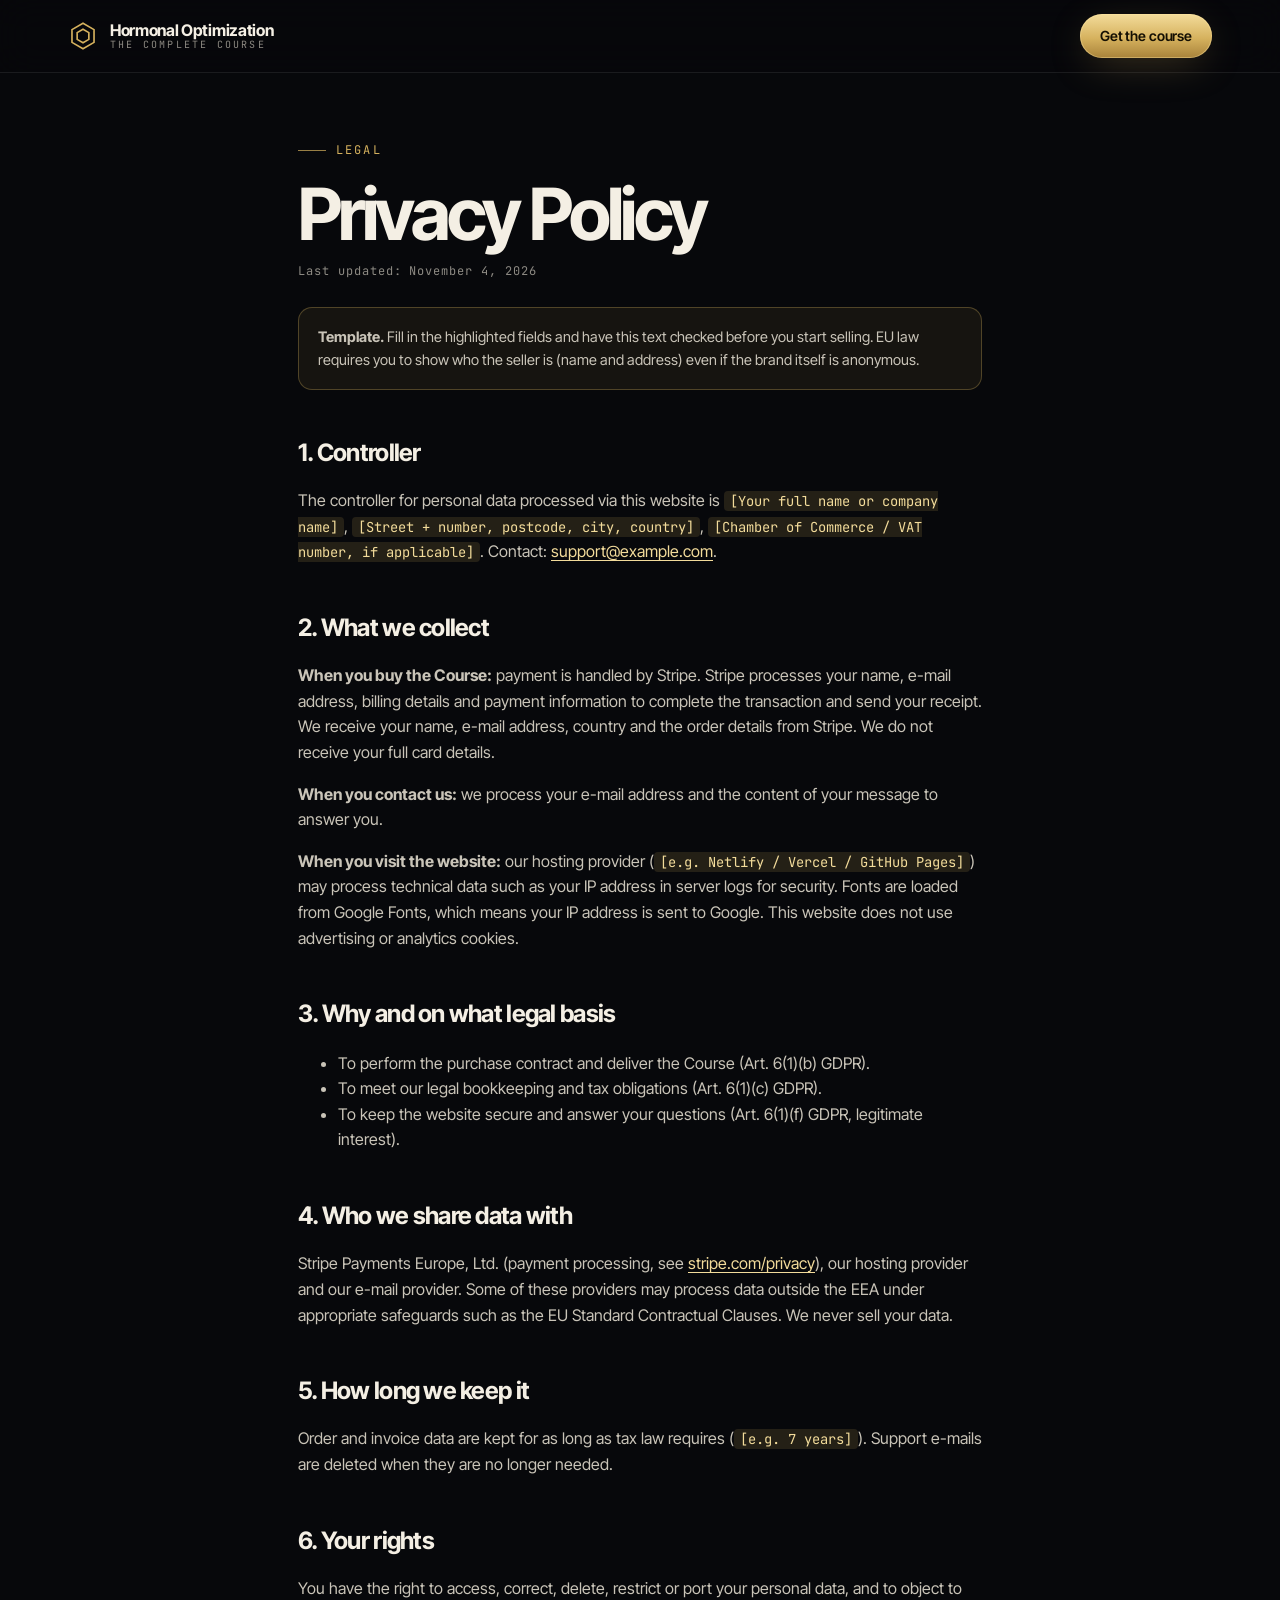
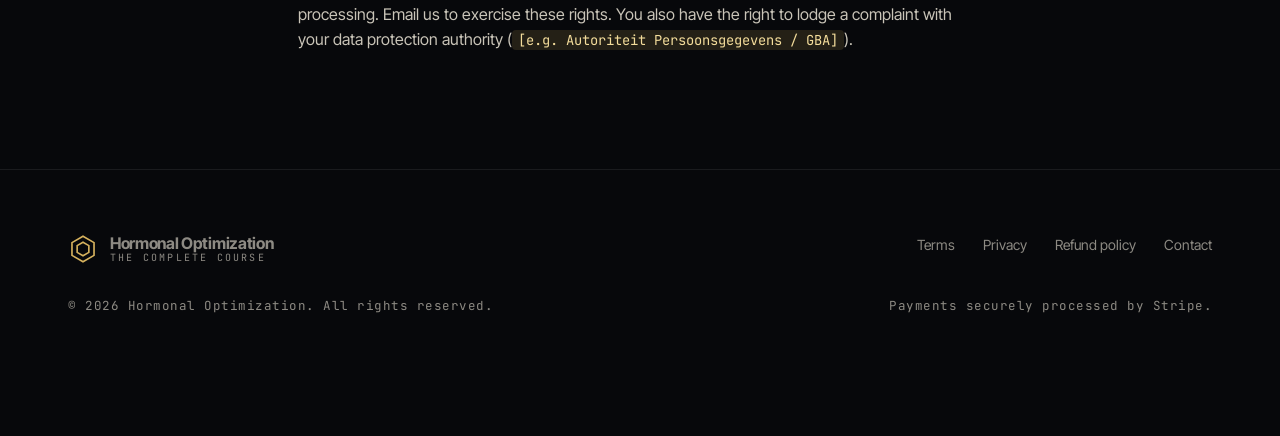
==== course-website/privacy.html @ 463e6615 "Add Hormonal Optimization course sales website Static landing page in English (dark luxury black + g" ====
<!doctype html>
<html lang="en">
<head>
  <meta charset="utf-8" />
  <meta name="viewport" content="width=device-width, initial-scale=1, viewport-fit=cover" />
  <title>Privacy Policy | Hormonal Optimization</title>
  <meta name="theme-color" content="#07080b" />
  <link rel="icon" href="assets/img/favicon.svg" type="image/svg+xml" />
  <link rel="preconnect" href="https://fonts.googleapis.com" />
  <link rel="preconnect" href="https://fonts.gstatic.com" crossorigin />
  <link href="https://fonts.googleapis.com/css2?family=Instrument+Serif:ital@0;1&family=Inter+Tight:wght@400;500;600;700;800&family=JetBrains+Mono:wght@400;500&display=swap" rel="stylesheet" />
  <link rel="stylesheet" href="assets/css/style.css" />
</head>
<body>
  <header class="nav scrolled">
    <div class="container">
      <a href="index.html" class="brand">
        <svg class="brand-mark" viewBox="0 0 40 40" aria-hidden="true"><path d="M20 3l14.7 8.5v17L20 37 5.3 28.5v-17z"/><path d="M20 11l7.8 4.5v9L20 29l-7.8-4.5v-9z"/></svg>
        <span class="brand-text">Hormonal Optimization<small>The complete course</small></span>
      </a>
      <a href="index.html#pricing" class="btn btn-gold btn-sm">Get the course</a>
    </div>
  </header>
  <main class="page-simple">
    <div class="container legal">
      <span class="eyebrow">Legal</span>
      <h1>Privacy Policy</h1>
      <div class="updated">Last updated: November 4, 2026</div>
      <div class="note"><b>Template.</b> Fill in the highlighted fields and have this text checked before you start selling. EU law requires you to show who the seller is (name and address) even if the brand itself is anonymous.</div>

      <h2>1. Controller</h2>
      <p>The controller for personal data processed via this website is <span class="placeholder">[Your full name or company name]</span>, <span class="placeholder">[Street + number, postcode, city, country]</span>, <span class="placeholder">[Chamber of Commerce / VAT number, if applicable]</span>. Contact: <a href="#" data-email>support@example.com</a>.</p>
      <h2>2. What we collect</h2>
      <p><b>When you buy the Course:</b> payment is handled by Stripe. Stripe processes your name, e-mail address, billing details and payment information to complete the transaction and send your receipt. We receive your name, e-mail address, country and the order details from Stripe. We do not receive your full card details.</p>
      <p><b>When you contact us:</b> we process your e-mail address and the content of your message to answer you.</p>
      <p><b>When you visit the website:</b> our hosting provider (<span class="placeholder">[e.g. Netlify / Vercel / GitHub Pages]</span>) may process technical data such as your IP address in server logs for security. Fonts are loaded from Google Fonts, which means your IP address is sent to Google. This website does not use advertising or analytics cookies.</p>
      <h2>3. Why and on what legal basis</h2>
      <ul>
        <li>To perform the purchase contract and deliver the Course (Art. 6(1)(b) GDPR).</li>
        <li>To meet our legal bookkeeping and tax obligations (Art. 6(1)(c) GDPR).</li>
        <li>To keep the website secure and answer your questions (Art. 6(1)(f) GDPR, legitimate interest).</li>
      </ul>
      <h2>4. Who we share data with</h2>
      <p>Stripe Payments Europe, Ltd. (payment processing, see <a href="https://stripe.com/privacy" rel="noopener">stripe.com/privacy</a>), our hosting provider and our e-mail provider. Some of these providers may process data outside the EEA under appropriate safeguards such as the EU Standard Contractual Clauses. We never sell your data.</p>
      <h2>5. How long we keep it</h2>
      <p>Order and invoice data are kept for as long as tax law requires (<span class="placeholder">[e.g. 7 years]</span>). Support e-mails are deleted when they are no longer needed.</p>
      <h2>6. Your rights</h2>
      <p>You have the right to access, correct, delete, restrict or port your personal data, and to object to processing. Email us to exercise these rights. You also have the right to lodge a complaint with your data protection authority (<span class="placeholder">[e.g. Autoriteit Persoonsgegevens / GBA]</span>).</p>

    </div>
  </main>
  <footer class="footer">
    <div class="container">
      <div class="footer-top">
        <a href="index.html" class="brand"><svg class="brand-mark" viewBox="0 0 40 40" aria-hidden="true"><path d="M20 3l14.7 8.5v17L20 37 5.3 28.5v-17z"/><path d="M20 11l7.8 4.5v9L20 29l-7.8-4.5v-9z"/></svg><span class="brand-text">Hormonal Optimization<small>The complete course</small></span></a>
        <nav class="footer-links" aria-label="Legal"><a href="terms.html">Terms</a><a href="privacy.html">Privacy</a><a href="refund.html">Refund policy</a><a href="#" data-email>Contact</a></nav>
      </div>
      <div class="footer-bottom"><span>© 2026 Hormonal Optimization. All rights reserved.</span><span>Payments securely processed by Stripe.</span></div>
    </div>
  </footer>
  <script src="assets/js/config.js"></script>
  <script>
    (function () {
      var e = (window.SITE_CONFIG || {}).contactEmail;
      if (!e) return;
      document.querySelectorAll("[data-email]").forEach(function (a) { a.href = "mailto:" + e; if (a.textContent.indexOf("@") > -1) a.textContent = e; });
    })();
  </script>
</body>
</html>
---- course-website/assets/css/style.css ----
/* ==========================================================================
   Hormonal Optimization — course website
   Dark luxury · black + gold · four hormone accent colours
   ========================================================================== */

:root {
  --bg: #07080b;
  --bg-2: #0b0d12;
  --surface: #10131a;
  --surface-2: #151924;
  --line: rgba(255, 255, 255, 0.08);
  --line-strong: rgba(255, 255, 255, 0.16);
  --text: #f4efe4;
  --text-2: #c9c4b8;
  --muted: #8d8a83;
  --gold: #d6b25e;
  --gold-2: #f3dc9b;
  --gold-3: #a8823a;
  --gold-glow: rgba(214, 178, 94, 0.35);

  --thyroid: #4aa3e8;
  --hgh: #37c47c;
  --igf: #f08a3c;
  --testo: #a873f0;

  --font-sans: "Inter Tight", ui-sans-serif, system-ui, -apple-system, "Segoe UI", Roboto, sans-serif;
  --font-serif: "Instrument Serif", ui-serif, Georgia, serif;
  --font-mono: "JetBrains Mono", ui-monospace, SFMono-Regular, Menlo, monospace;

  --radius: 22px;
  --radius-sm: 14px;
  --gutter: clamp(16px, 4vw, 48px);
  --max: 1240px;
  --ease: cubic-bezier(0.22, 1, 0.36, 1);
  --nav-h: 72px;
}

*,
*::before,
*::after { box-sizing: border-box; }

html { -webkit-text-size-adjust: 100%; scroll-behavior: smooth; }
@media (prefers-reduced-motion: reduce) { html { scroll-behavior: auto; } }

body {
  margin: 0;
  background: var(--bg);
  color: var(--text);
  font-family: var(--font-sans);
  font-size: 17px;
  line-height: 1.6;
  -webkit-font-smoothing: antialiased;
  -moz-osx-font-smoothing: grayscale;
  overflow-x: hidden;
  text-rendering: optimizeLegibility;
}
body.is-loading { overflow: hidden; }

img, svg, canvas { display: block; max-width: 100%; }
img { height: auto; }
a { color: inherit; text-decoration: none; }
button { font: inherit; color: inherit; cursor: pointer; }
::selection { background: var(--gold); color: #120e04; }

:focus-visible { outline: 2px solid var(--gold-2); outline-offset: 3px; border-radius: 6px; }

.sr-only {
  position: absolute; width: 1px; height: 1px; padding: 0; margin: -1px;
  overflow: hidden; clip: rect(0, 0, 0, 0); white-space: nowrap; border: 0;
}

.container { width: 100%; max-width: var(--max); margin: 0 auto; padding: 0 var(--gutter); }

.serif { font-family: var(--font-serif); font-style: italic; font-weight: 400; letter-spacing: -0.01em; }
.gold-text {
  background: linear-gradient(100deg, var(--gold-3) 0%, var(--gold-2) 35%, var(--gold) 60%, var(--gold-2) 100%);
  background-size: 200% 100%;
  -webkit-background-clip: text; background-clip: text; color: transparent;
  animation: goldShift 8s linear infinite;
}
@keyframes goldShift { to { background-position: -200% 0; } }

.eyebrow {
  display: inline-flex; align-items: center; gap: 10px;
  font-family: var(--font-mono); font-size: 12px; letter-spacing: 0.18em; text-transform: uppercase;
  color: var(--gold);
}
.eyebrow::before {
  content: ""; width: 28px; height: 1px; background: currentColor; opacity: 0.7;
}

.section { position: relative; padding: clamp(96px, 14vw, 180px) 0; }
.section-head { max-width: 760px; margin-bottom: clamp(48px, 7vw, 88px); }
.section-head.center { margin-left: auto; margin-right: auto; text-align: center; }
.section-head.center .eyebrow::after { content: ""; width: 28px; height: 1px; background: currentColor; opacity: 0.7; }
.h2 {
  font-size: clamp(40px, 6.4vw, 84px);
  line-height: 0.98; letter-spacing: -0.045em; font-weight: 700; margin: 18px 0 0;
}
.h2 .serif { font-size: 1.08em; letter-spacing: -0.02em; }
.lead { color: var(--text-2); font-size: clamp(17px, 1.5vw, 20px); max-width: 620px; margin: 22px 0 0; }
.section-head.center .lead { margin-left: auto; margin-right: auto; }

/* Grain + ambient --------------------------------------------------------- */
.grain {
  pointer-events: none; position: fixed; inset: -50%; z-index: 90; opacity: 0.06;
  background-image: url("data:image/svg+xml;utf8,<svg xmlns='http://www.w3.org/2000/svg' width='160' height='160'><filter id='n'><feTurbulence type='fractalNoise' baseFrequency='0.9' numOctaves='3' stitchTiles='stitch'/></filter><rect width='100%' height='100%' filter='url(%23n)'/></svg>");
  animation: grain 1.2s steps(6) infinite;
}
@keyframes grain {
  0% { transform: translate(0, 0); } 20% { transform: translate(-3%, 2%); } 40% { transform: translate(2%, -3%); }
  60% { transform: translate(-2%, -1%); } 80% { transform: translate(3%, 3%); } 100% { transform: translate(0, 0); }
}

.cursor-glow {
  pointer-events: none; position: fixed; left: 0; top: 0; z-index: 1;
  width: 520px; height: 520px; margin: -260px 0 0 -260px; border-radius: 50%;
  background: radial-gradient(circle, rgba(214, 178, 94, 0.10) 0%, rgba(214, 178, 94, 0) 60%);
  opacity: 0; transition: opacity 0.6s;
}
@media (hover: hover) and (pointer: fine) { .cursor-glow.on { opacity: 1; } }

/* Loader ------------------------------------------------------------------ */
.loader {
  position: fixed; inset: 0; z-index: 200; background: var(--bg);
  display: grid; place-items: center;
}
.loader-inner { display: flex; flex-direction: column; align-items: center; gap: 22px; }
.loader-mark { width: 74px; height: 74px; }
.loader-mark path { fill: none; stroke: var(--gold); stroke-width: 2; stroke-dasharray: 260; stroke-dashoffset: 260; animation: drawMark 1.3s var(--ease) forwards; }
@keyframes drawMark { to { stroke-dashoffset: 0; } }
.loader-word { font-family: var(--font-mono); font-size: 12px; letter-spacing: 0.3em; text-transform: uppercase; color: var(--muted); }
.loader-count { font-family: var(--font-mono); font-size: 13px; color: var(--gold); min-width: 4ch; text-align: center; }
.loader-bar { width: 180px; height: 1px; background: var(--line-strong); overflow: hidden; }
.loader-bar span { display: block; height: 100%; width: 0; background: var(--gold); }
.no-js .loader { display: none; }

/* Buttons ----------------------------------------------------------------- */
.btn {
  --h: 58px;
  position: relative; display: inline-flex; align-items: center; justify-content: center; gap: 12px;
  height: var(--h); padding: 0 28px; border-radius: 999px; border: 0;
  font-weight: 600; font-size: 16px; letter-spacing: -0.01em; white-space: nowrap;
  transition: transform 0.4s var(--ease), box-shadow 0.4s var(--ease), background 0.3s;
  will-change: transform; isolation: isolate;
}
.btn-gold {
  color: #140f03;
  background: linear-gradient(180deg, var(--gold-2) 0%, var(--gold) 55%, var(--gold-3) 100%);
  box-shadow: 0 0 0 1px rgba(255, 230, 160, 0.4) inset, 0 10px 40px -10px var(--gold-glow), 0 0 0 0 var(--gold-glow);
  overflow: hidden;
}
.btn-gold::after {
  content: ""; position: absolute; top: 0; left: -80%; width: 60%; height: 100%; z-index: -1;
  background: linear-gradient(100deg, transparent, rgba(255, 255, 255, 0.65), transparent);
  transform: skewX(-20deg); animation: shine 4.5s var(--ease) infinite;
}
@keyframes shine { 0%, 60% { left: -80%; } 100% { left: 140%; } }
.btn-gold:hover { box-shadow: 0 0 0 1px rgba(255, 230, 160, 0.6) inset, 0 18px 60px -12px rgba(214, 178, 94, 0.6), 0 0 0 8px rgba(214, 178, 94, 0.08); }
.btn-ghost { color: var(--text); background: rgba(255, 255, 255, 0.03); box-shadow: 0 0 0 1px var(--line-strong) inset; backdrop-filter: blur(8px); }
.btn-ghost:hover { background: rgba(255, 255, 255, 0.07); }
.btn .price-pill {
  font-family: var(--font-mono); font-size: 13px; font-weight: 500; padding: 5px 10px; border-radius: 999px;
  background: rgba(20, 15, 3, 0.12); box-shadow: 0 0 0 1px rgba(20, 15, 3, 0.2) inset;
}
.btn-arrow { width: 18px; height: 18px; transition: transform 0.4s var(--ease); }
.btn:hover .btn-arrow { transform: translateX(4px); }
.btn-sm { --h: 44px; padding: 0 20px; font-size: 14px; }
.btn-lg { --h: 66px; padding: 0 34px; font-size: 17px; }

/* Nav --------------------------------------------------------------------- */
.nav {
  position: fixed; top: 0; left: 0; right: 0; z-index: 80; height: var(--nav-h);
  display: flex; align-items: center; transition: background 0.4s, box-shadow 0.4s, transform 0.5s var(--ease);
}
.nav.scrolled { background: rgba(7, 8, 11, 0.72); backdrop-filter: blur(18px) saturate(1.4); -webkit-backdrop-filter: blur(18px) saturate(1.4); box-shadow: 0 1px 0 var(--line); }
.nav.hidden { transform: translateY(-100%); }
.nav .container { display: flex; align-items: center; justify-content: space-between; gap: 24px; }
.brand { display: inline-flex; align-items: center; gap: 12px; font-weight: 700; letter-spacing: -0.02em; font-size: 16px; }
.brand-mark { width: 30px; height: 30px; fill: none; stroke: var(--gold); stroke-width: 2.2; }
.brand small { display: block; font-family: var(--font-mono); font-weight: 400; font-size: 10px; letter-spacing: 0.22em; color: var(--muted); text-transform: uppercase; line-height: 1.2; }
.brand-text { line-height: 1.15; }
.nav-links { display: flex; align-items: center; gap: 34px; font-size: 14px; color: var(--text-2); }
.nav-links a { position: relative; transition: color 0.3s; }
.nav-links a::after { content: ""; position: absolute; left: 0; bottom: -6px; width: 100%; height: 1px; background: var(--gold); transform: scaleX(0); transform-origin: right; transition: transform 0.5s var(--ease); }
.nav-links a:hover { color: var(--text); }
.nav-links a:hover::after { transform: scaleX(1); transform-origin: left; }
.nav-cta { display: flex; align-items: center; gap: 12px; }
.menu-btn { display: none; width: 44px; height: 44px; border-radius: 50%; border: 0; background: rgba(255,255,255,0.05); box-shadow: 0 0 0 1px var(--line-strong) inset; }
.menu-btn span { display: block; width: 16px; height: 1.5px; margin: 4px auto; background: var(--text); transition: transform 0.4s var(--ease); }
.menu-open .menu-btn span:first-child { transform: translateY(2.75px) rotate(45deg); }
.menu-open .menu-btn span:last-child { transform: translateY(-2.75px) rotate(-45deg); }
.mobile-menu {
  position: fixed; inset: 0; z-index: 70; background: rgba(7, 8, 11, 0.97); backdrop-filter: blur(20px);
  display: flex; flex-direction: column; justify-content: center; padding: 0 var(--gutter);
  opacity: 0; visibility: hidden; transition: opacity 0.4s, visibility 0.4s;
}
.menu-open .mobile-menu { opacity: 1; visibility: visible; }
.mobile-menu a { font-size: 44px; font-weight: 700; letter-spacing: -0.04em; padding: 6px 0; border-bottom: 1px solid var(--line); }
.mobile-menu .btn { margin-top: 32px; }

@media (max-width: 900px) {
  .nav-links { display: none; }
  .menu-btn { display: block; }
  .nav-cta .btn { display: none; }
}

/* Hero -------------------------------------------------------------------- */
.hero { position: relative; min-height: 100svh; display: flex; align-items: center; padding: calc(var(--nav-h) + 24px) 0 72px; overflow: hidden; }
.hero-canvas { position: absolute; inset: 0; width: 100%; height: 100%; z-index: 0; }
.hero::before {
  content: ""; position: absolute; inset: 0; z-index: 0; pointer-events: none;
  background:
    radial-gradient(60% 50% at 75% 45%, rgba(214, 178, 94, 0.13), transparent 70%),
    radial-gradient(40% 40% at 10% 90%, rgba(74, 163, 232, 0.07), transparent 70%),
    radial-gradient(40% 40% at 95% 100%, rgba(168, 115, 240, 0.08), transparent 70%);
}
.hero::after { content: ""; position: absolute; left: 0; right: 0; bottom: 0; height: 200px; background: linear-gradient(to bottom, transparent, var(--bg)); z-index: 1; pointer-events: none; }
.hero .container { position: relative; z-index: 2; display: grid; grid-template-columns: 1.25fr 0.75fr; gap: 40px; align-items: center; }
.hero-title {
  font-size: clamp(48px, 6.7vw, 106px); line-height: 0.92; letter-spacing: -0.055em; font-weight: 700; margin: 26px 0 0;
}
.hero-title .line { display: block; overflow: hidden; padding-bottom: 0.06em; }
.hero-title .word { display: inline-block; will-change: transform; }
.hero-title .serif { font-size: 1.1em; letter-spacing: -0.03em; padding-right: 0.05em; }
.hero-sub { color: var(--text-2); font-size: clamp(17px, 1.35vw, 19px); max-width: 560px; margin: 26px 0 0; }
.hero-sub strong { color: var(--text); font-weight: 600; }
.hero-actions { display: flex; flex-wrap: wrap; gap: 14px; margin-top: 34px; }
.hero-meta { display: flex; flex-wrap: wrap; gap: 10px 26px; margin-top: 34px; font-family: var(--font-mono); font-size: 12px; letter-spacing: 0.06em; color: var(--muted); text-transform: uppercase; }
.hero-meta span { display: inline-flex; align-items: center; gap: 8px; }
.hero-meta span::before { content: ""; width: 6px; height: 6px; border-radius: 50%; background: var(--gold); box-shadow: 0 0 10px var(--gold); }

.hero-visual { position: relative; aspect-ratio: 1 / 1; width: 100%; max-width: 560px; justify-self: end; }
.orbit { position: absolute; inset: 0; border-radius: 50%; border: 1px solid var(--line); }
.orbit-2 { inset: 12%; border-style: dashed; border-color: rgba(214, 178, 94, 0.18); animation: spin 60s linear infinite; }
.orbit-3 { inset: 26%; border-color: rgba(255, 255, 255, 0.05); }
.orbit-glow { position: absolute; inset: 20%; border-radius: 50%; background: radial-gradient(circle, rgba(214, 178, 94, 0.22), transparent 65%); filter: blur(20px); animation: pulse 5s ease-in-out infinite; }
@keyframes spin { to { transform: rotate(360deg); } }
@keyframes pulse { 50% { opacity: 0.55; transform: scale(0.92); } }
.molecule { position: absolute; inset: 18% 6%; width: 88%; height: 64%; overflow: visible; }
.molecule .bond { fill: none; stroke: url(#molGrad); stroke-width: 2.4; stroke-linecap: round; }
.molecule .bond-2 { stroke-width: 1.6; opacity: 0.8; }
.molecule .atom { fill: var(--bg); stroke: var(--gold-2); stroke-width: 1.6; }
.molecule .atom-glow { fill: var(--gold-2); filter: url(#glow); }
.molecule text { font-family: var(--font-mono); font-size: 15px; fill: var(--gold-2); font-weight: 500; }
.molecule .pulse-dot { fill: #fff; filter: url(#glow); }
.molecule-label { position: absolute; left: 50%; bottom: 1%; transform: translateX(-50%); font-family: var(--font-mono); font-size: 11px; letter-spacing: 0.24em; text-transform: uppercase; color: var(--muted); white-space: nowrap; }
.chip {
  position: absolute; display: inline-flex; align-items: center; gap: 8px; padding: 9px 14px 9px 10px; border-radius: 999px;
  font-size: 13px; font-weight: 600; letter-spacing: -0.01em; background: rgba(16, 19, 26, 0.75); backdrop-filter: blur(10px);
  box-shadow: 0 0 0 1px var(--line-strong) inset, 0 10px 30px -10px rgba(0, 0, 0, 0.6); white-space: nowrap;
}
.chip i { width: 9px; height: 9px; border-radius: 50%; background: var(--c); box-shadow: 0 0 12px var(--c); }
.chip small { font-family: var(--font-mono); font-weight: 400; color: var(--muted); font-size: 11px; }
.chip-1 { --c: var(--thyroid); top: 6%; left: 2%; }
.chip-2 { --c: var(--hgh); top: 14%; right: -2%; }
.chip-3 { --c: var(--igf); bottom: 24%; left: -4%; }
.chip-4 { --c: var(--testo); bottom: 14%; right: 0; }

.scroll-hint { position: absolute; left: 50%; bottom: 26px; transform: translateX(-50%); z-index: 3; display: flex; flex-direction: column; align-items: center; gap: 10px; font-family: var(--font-mono); font-size: 10px; letter-spacing: 0.3em; color: var(--muted); text-transform: uppercase; }
.scroll-hint i { width: 1px; height: 46px; background: linear-gradient(var(--gold), transparent); position: relative; overflow: hidden; }
.scroll-hint i::after { content: ""; position: absolute; left: 0; top: -40%; width: 1px; height: 40%; background: #fff; animation: drip 2s var(--ease) infinite; }
@keyframes drip { to { top: 110%; } }

@media (max-width: 960px) {
  .hero .container { grid-template-columns: 1fr; }
  .hero-visual { justify-self: center; max-width: 440px; order: -1; margin-bottom: -10px; width: 92%; }
  .scroll-hint { display: none; }
}
@media (max-width: 520px) {
  .chip { font-size: 12px; padding: 7px 12px 7px 9px; }
  .chip small { display: none; }
  .chip-2 { right: 0; } .chip-3 { left: 0; }
  .hero-visual { max-width: 330px; }
  .preview { height: 400px; }
  .page { width: 200px; margin: -150px 0 0 -100px; }
  .hero-actions .btn { width: 100%; }
}

/* Marquee ----------------------------------------------------------------- */
.marquee { position: relative; z-index: 2; border-top: 1px solid var(--line); border-bottom: 1px solid var(--line); padding: 26px 0; overflow: hidden; background: var(--bg-2); }
.marquee-track { display: flex; width: max-content; will-change: transform; }
.marquee-group { display: flex; align-items: center; flex-shrink: 0; }
.marquee-item { display: inline-flex; align-items: center; gap: 36px; padding-right: 36px; font-size: clamp(26px, 3.6vw, 46px); font-weight: 700; letter-spacing: -0.04em; white-space: nowrap; }
.marquee-item.serif { font-weight: 400; color: var(--gold); }
.marquee-item svg { width: 22px; height: 22px; color: var(--gold); }
.marquee-item.outline { color: transparent; -webkit-text-stroke: 1px rgba(244, 239, 228, 0.45); }

/* Manifesto --------------------------------------------------------------- */
.manifesto { padding: clamp(110px, 16vw, 220px) 0; }
.manifesto p { font-size: clamp(30px, 4.6vw, 64px); line-height: 1.12; letter-spacing: -0.035em; font-weight: 600; max-width: 1080px; margin: 28px 0 0; }
.manifesto .w { opacity: 0.14; transition: opacity 0.2s; }
.manifesto .w.serif { color: var(--gold-2); }
.manifesto-foot { display: flex; gap: 14px; align-items: center; margin-top: 48px; color: var(--muted); font-family: var(--font-mono); font-size: 12px; letter-spacing: 0.12em; text-transform: uppercase; }
.manifesto-foot::before { content: ""; width: 40px; height: 1px; background: var(--gold); }

/* Pillars ----------------------------------------------------------------- */
.pillars-grid { display: grid; grid-template-columns: repeat(4, 1fr); gap: 16px; }
.pillar {
  --c: var(--gold);
  position: relative; border-radius: var(--radius); padding: 30px 26px 28px; min-height: 520px;
  background: linear-gradient(180deg, var(--surface) 0%, var(--bg-2) 100%);
  box-shadow: 0 0 0 1px var(--line) inset; overflow: hidden; display: flex; flex-direction: column;
  transform-style: preserve-3d; transition: box-shadow 0.5s var(--ease);
}
.pillar::before {
  content: ""; position: absolute; inset: 0; pointer-events: none; opacity: 0; transition: opacity 0.5s;
  background: radial-gradient(420px circle at var(--mx, 50%) var(--my, 0%), color-mix(in srgb, var(--c) 22%, transparent), transparent 60%);
}
.pillar::after { content: ""; position: absolute; left: 26px; right: 26px; top: 0; height: 2px; background: var(--c); box-shadow: 0 0 24px var(--c); opacity: 0.85; }
.pillar:hover { box-shadow: 0 0 0 1px color-mix(in srgb, var(--c) 45%, transparent) inset, 0 30px 80px -30px color-mix(in srgb, var(--c) 50%, transparent); }
.pillar:hover::before { opacity: 1; }
.pillar[data-h="thyroid"] { --c: var(--thyroid); }
.pillar[data-h="hgh"] { --c: var(--hgh); }
.pillar[data-h="igf"] { --c: var(--igf); }
.pillar[data-h="testo"] { --c: var(--testo); }
.pillar-top { display: flex; justify-content: space-between; align-items: flex-start; font-family: var(--font-mono); font-size: 12px; color: var(--muted); letter-spacing: 0.1em; }
.pillar-num { color: var(--c); }
.pillar-icon { width: 92px; height: 92px; margin: 34px 0 26px; color: var(--c); }
.pillar-icon svg { width: 100%; height: 100%; overflow: visible; }
.pillar-icon .spin { transform-origin: 50% 50%; animation: spin 24s linear infinite; }
.pillar h3 { font-size: 30px; line-height: 1.02; letter-spacing: -0.04em; margin: 0; font-weight: 700; }
.pillar .role { font-family: var(--font-serif); font-style: italic; font-size: 24px; color: var(--c); margin: 6px 0 0; line-height: 1.1; }
.pillar p { color: var(--text-2); font-size: 15px; line-height: 1.55; margin: 16px 0 0; }
.pillar ul { list-style: none; padding: 18px 0 0; margin: auto 0 0; border-top: 1px solid var(--line); display: grid; gap: 9px; }
.pillar li { font-size: 13.5px; color: var(--text-2); display: flex; gap: 10px; align-items: baseline; }
.pillar li::before { content: ""; flex: none; width: 5px; height: 5px; border-radius: 50%; background: var(--c); transform: translateY(-2px); }
.pillar .loc { font-family: var(--font-mono); font-size: 11px; letter-spacing: 0.08em; text-transform: uppercase; color: var(--muted); margin-top: 18px; }
@media (max-width: 1100px) { .pillars-grid { grid-template-columns: repeat(2, 1fr); } .pillar { min-height: 0; } }
@media (max-width: 620px) { .pillars-grid { grid-template-columns: 1fr; } }

/* System chain */
.chain { margin-top: clamp(64px, 9vw, 110px); border-radius: var(--radius); padding: clamp(28px, 4vw, 52px); background: var(--bg-2); box-shadow: 0 0 0 1px var(--line) inset; position: relative; overflow: hidden; }
.chain-head { display: flex; justify-content: space-between; align-items: flex-end; gap: 24px; flex-wrap: wrap; margin-bottom: 42px; }
.chain-head h3 { font-size: clamp(26px, 3vw, 38px); letter-spacing: -0.035em; line-height: 1.05; margin: 12px 0 0; font-weight: 700; }
.chain-head p { color: var(--text-2); max-width: 420px; margin: 0; font-size: 15px; }
.chain-row { position: relative; display: grid; grid-template-columns: repeat(4, 1fr); gap: 16px; }
.chain-line { position: absolute; left: 12.5%; right: 12.5%; top: 31px; height: 2px; background: var(--line-strong); overflow: hidden; }
.chain-line span { position: absolute; inset: 0; background: linear-gradient(90deg, var(--thyroid), var(--hgh), var(--igf), var(--testo)); transform-origin: left; transform: scaleX(0); }
.chain-line::after { content: ""; position: absolute; top: 0; left: -20%; width: 20%; height: 100%; background: linear-gradient(90deg, transparent, #fff, transparent); animation: flow 2.8s linear infinite; }
@keyframes flow { to { left: 120%; } }
.chain-node { position: relative; text-align: center; }
.chain-dot { --c: var(--gold); width: 64px; height: 64px; margin: 0 auto 18px; border-radius: 50%; display: grid; place-items: center; background: var(--bg); box-shadow: 0 0 0 1px color-mix(in srgb, var(--c) 60%, transparent) inset, 0 0 40px -6px var(--c); font-family: var(--font-mono); font-size: 13px; color: var(--c); position: relative; z-index: 1; }
.chain-node b { display: block; font-size: 17px; letter-spacing: -0.02em; }
.chain-node span { display: block; color: var(--muted); font-size: 14px; margin-top: 4px; line-height: 1.45; }
@media (max-width: 760px) {
  .chain-row { grid-template-columns: 1fr; gap: 26px; }
  .chain-line { left: 31px; right: auto; top: 32px; bottom: 32px; width: 2px; height: auto; }
  .chain-line span { transform-origin: top; transform: scaleY(0); background: linear-gradient(180deg, var(--thyroid), var(--hgh), var(--igf), var(--testo)); }
  .chain-line::after { display: none; }
  .chain-node { display: grid; grid-template-columns: 64px 1fr; gap: 18px; text-align: left; align-items: center; }
  .chain-dot { margin: 0; }
}

/* Stats ------------------------------------------------------------------- */
.stats { padding: 0 0 clamp(96px, 14vw, 180px); }
.stats-grid { display: grid; grid-template-columns: repeat(4, 1fr); border-top: 1px solid var(--line); border-bottom: 1px solid var(--line); }
.stat { padding: 44px 26px 40px; border-right: 1px solid var(--line); }
.stat:last-child { border-right: 0; }
.stat-num { font-size: clamp(48px, 6vw, 84px); font-weight: 700; letter-spacing: -0.05em; line-height: 1; display: flex; align-items: baseline; gap: 4px; }
.stat-num small { font-size: 0.42em; color: var(--gold); letter-spacing: -0.02em; font-weight: 600; }
.stat p { color: var(--text-2); font-size: 15px; margin: 16px 0 0; max-width: 240px; }
.stat-tag { font-family: var(--font-mono); font-size: 11px; color: var(--muted); letter-spacing: 0.12em; text-transform: uppercase; margin-bottom: 22px; display: block; }
@media (max-width: 900px) { .stats-grid { grid-template-columns: 1fr 1fr; } .stat:nth-child(2) { border-right: 0; } .stat:nth-child(-n + 2) { border-bottom: 1px solid var(--line); } }
@media (max-width: 480px) { .stat { padding: 32px 16px 28px; } .stat p { font-size: 14px; } }

/* Protocol (24h dial) ----------------------------------------------------- */
.protocol { position: relative; padding: clamp(96px, 12vw, 150px) 0 0; overflow: hidden; }
.protocol-sky { position: absolute; inset: 0; z-index: 0; pointer-events: none; background: radial-gradient(70% 60% at 30% 60%, var(--sky, rgba(240, 138, 60, 0.12)), transparent 70%); transition: background 0.6s; }
.protocol .container { position: relative; z-index: 1; }
.protocol-stage { position: relative; height: 100svh; min-height: 640px; display: grid; grid-template-columns: 1fr 1fr; gap: 60px; align-items: center; }
.dial-wrap { position: relative; width: min(100%, 520px); aspect-ratio: 1; justify-self: center; }
.dial { width: 100%; height: 100%; overflow: visible; }
.dial .ring { fill: none; stroke: var(--line-strong); stroke-width: 1; }
.dial .tick { stroke: rgba(255, 255, 255, 0.25); stroke-width: 1; }
.dial .tick.major { stroke: rgba(255, 255, 255, 0.55); stroke-width: 1.5; }
.dial .hour-label { font-family: var(--font-mono); font-size: 11px; fill: var(--muted); text-anchor: middle; dominant-baseline: middle; }
.dial .night-arc { fill: none; stroke: rgba(168, 115, 240, 0.25); stroke-width: 14; }
.dial .fast-arc { fill: none; stroke: rgba(55, 196, 124, 0.25); stroke-width: 14; }
.dial .progress { fill: none; stroke: url(#dialGrad); stroke-width: 3; stroke-linecap: round; }
.dial .event-dot { fill: var(--bg); stroke: var(--gold); stroke-width: 1.5; transition: r 0.4s var(--ease), fill 0.4s; }
.dial .event-dot.active { fill: var(--gold); }
.dial .hand { stroke: var(--gold-2); stroke-width: 2; stroke-linecap: round; }
.dial .hand-tip { fill: var(--gold-2); filter: url(#glow2); }
.dial-center { position: absolute; inset: 0; display: flex; flex-direction: column; align-items: center; justify-content: center; text-align: center; pointer-events: none; }
.dial-time { font-size: clamp(44px, 6vw, 76px); font-weight: 700; letter-spacing: -0.05em; line-height: 1; font-variant-numeric: tabular-nums; }
.dial-phase { font-family: var(--font-mono); font-size: 11px; letter-spacing: 0.24em; text-transform: uppercase; color: var(--gold); margin-top: 12px; }
.dial-legend { position: absolute; left: 50%; bottom: -40px; transform: translateX(-50%); display: flex; gap: 18px; font-family: var(--font-mono); font-size: 10.5px; letter-spacing: 0.1em; text-transform: uppercase; color: var(--muted); white-space: nowrap; }
.dial-legend span { display: inline-flex; align-items: center; gap: 7px; }
.dial-legend i { width: 14px; height: 4px; border-radius: 2px; }

.steps { position: relative; height: 420px; }
.step { position: absolute; inset: 0; display: flex; flex-direction: column; justify-content: center; opacity: 0; visibility: hidden; }
.step.active { opacity: 1; visibility: visible; }
.step-time { font-family: var(--font-mono); font-size: 13px; letter-spacing: 0.14em; color: var(--gold); text-transform: uppercase; }
.step h3 { font-size: clamp(34px, 4.2vw, 58px); line-height: 1; letter-spacing: -0.045em; margin: 16px 0 0; font-weight: 700; }
.step p { color: var(--text-2); font-size: 18px; max-width: 460px; margin: 20px 0 0; }
.step-tags { display: flex; flex-wrap: wrap; gap: 8px; margin-top: 26px; }
.tag { --c: var(--gold); display: inline-flex; align-items: center; gap: 8px; padding: 7px 13px; border-radius: 999px; font-size: 12.5px; font-weight: 500; background: color-mix(in srgb, var(--c) 10%, transparent); box-shadow: 0 0 0 1px color-mix(in srgb, var(--c) 35%, transparent) inset; color: color-mix(in srgb, var(--c) 70%, #fff); }
.tag::before { content: ""; width: 6px; height: 6px; border-radius: 50%; background: var(--c); }
.tag.thyroid { --c: var(--thyroid); } .tag.hgh { --c: var(--hgh); } .tag.igf { --c: var(--igf); } .tag.testo { --c: var(--testo); }
.step-locked { margin-top: 26px; display: inline-flex; align-items: center; gap: 10px; font-size: 13px; color: var(--muted); }
.step-locked svg { width: 16px; height: 16px; color: var(--gold); }
.steps-progress { position: absolute; left: 0; bottom: 0; display: flex; gap: 6px; }
.steps-progress i { width: 22px; height: 3px; border-radius: 2px; background: var(--line-strong); transition: background 0.4s, width 0.4s var(--ease); }
.steps-progress i.on { background: var(--gold); width: 36px; }

/* Mobile/stacked fallback */
.protocol.stacked .protocol-stage { height: auto; min-height: 0; grid-template-columns: 1fr; gap: 40px; padding-bottom: 40px; }
.protocol.stacked .dial-wrap { width: min(100%, 360px); }
.protocol.stacked .steps { height: auto; display: grid; gap: 0; margin-top: 30px; border-left: 1px solid var(--line-strong); padding-left: 22px; }
.protocol.stacked .step { position: relative; opacity: 1; visibility: visible; padding: 26px 0; }
.protocol.stacked .step::before { content: ""; position: absolute; left: -27px; top: 32px; width: 9px; height: 9px; border-radius: 50%; background: var(--gold); box-shadow: 0 0 12px var(--gold); }
.protocol.stacked .step h3 { font-size: 30px; }
.protocol.stacked .step p { font-size: 16px; }
.protocol.stacked .steps-progress { display: none; }
.protocol-cta { position: relative; z-index: 1; padding: 40px 0 clamp(96px, 12vw, 150px); text-align: center; }
.protocol-cta p { color: var(--text-2); max-width: 580px; margin: 0 auto 28px; }

/* Quiz -------------------------------------------------------------------- */
.quiz-card { max-width: 920px; margin: 0 auto; border-radius: 28px; background: linear-gradient(180deg, var(--surface) 0%, var(--bg-2) 100%); box-shadow: 0 0 0 1px var(--line) inset, 0 40px 120px -50px rgba(214, 178, 94, 0.25); padding: clamp(26px, 5vw, 60px); position: relative; overflow: hidden; }
.quiz-top { display: flex; justify-content: space-between; align-items: center; gap: 16px; font-family: var(--font-mono); font-size: 12px; letter-spacing: 0.12em; text-transform: uppercase; color: var(--muted); }
.quiz-bar { height: 2px; background: var(--line-strong); margin: 18px 0 40px; border-radius: 2px; overflow: hidden; }
.quiz-bar span { display: block; height: 100%; width: 0; background: linear-gradient(90deg, var(--gold-3), var(--gold-2)); transition: width 0.6s var(--ease); }
.quiz-q h3 { font-size: clamp(26px, 3.4vw, 42px); letter-spacing: -0.04em; line-height: 1.05; margin: 0 0 30px; font-weight: 700; }
.quiz-options { display: grid; grid-template-columns: 1fr 1fr; gap: 12px; }
.quiz-opt { text-align: left; border: 0; border-radius: 16px; padding: 20px 20px 20px 54px; position: relative; background: rgba(255, 255, 255, 0.025); box-shadow: 0 0 0 1px var(--line-strong) inset; font-size: 15.5px; line-height: 1.4; color: var(--text); transition: background 0.3s, box-shadow 0.3s, transform 0.3s var(--ease); }
.quiz-opt::before { content: attr(data-key); position: absolute; left: 18px; top: 18px; width: 24px; height: 24px; border-radius: 7px; display: grid; place-items: center; font-family: var(--font-mono); font-size: 12px; color: var(--gold); box-shadow: 0 0 0 1px rgba(214, 178, 94, 0.4) inset; }
.quiz-opt:hover { background: rgba(214, 178, 94, 0.07); box-shadow: 0 0 0 1px rgba(214, 178, 94, 0.5) inset; transform: translateY(-2px); }
.quiz-opt.picked { background: rgba(214, 178, 94, 0.14); box-shadow: 0 0 0 1px var(--gold) inset; }
@media (max-width: 640px) { .quiz-options { grid-template-columns: 1fr; } }
.quiz-result { text-align: center; }
.quiz-result .res-orb { width: 120px; height: 120px; margin: 0 auto 26px; border-radius: 50%; background: radial-gradient(circle at 35% 30%, #fff 0%, var(--c) 30%, color-mix(in srgb, var(--c) 30%, #000) 100%); box-shadow: 0 0 80px -10px var(--c); animation: pulse 3s ease-in-out infinite; }
.quiz-result .res-kicker { font-family: var(--font-mono); font-size: 12px; letter-spacing: 0.18em; text-transform: uppercase; color: var(--muted); }
.quiz-result h3 { font-size: clamp(36px, 5vw, 60px); letter-spacing: -0.045em; line-height: 1; margin: 14px 0 0; font-weight: 700; }
.quiz-result h3 .serif { color: var(--c); }
.quiz-result p { color: var(--text-2); max-width: 560px; margin: 18px auto 0; }
.quiz-result .res-chapter { display: inline-flex; margin-top: 22px; }
.quiz-result .res-actions { display: flex; justify-content: center; flex-wrap: wrap; gap: 12px; margin-top: 34px; }
.quiz-note { text-align: center; margin: 22px auto 0; color: var(--muted); font-size: 13px; }

/* Curriculum -------------------------------------------------------------- */
.curriculum-grid { display: grid; grid-template-columns: 0.9fr 1.1fr; gap: clamp(40px, 6vw, 90px); align-items: start; }
.preview { position: sticky; top: calc(var(--nav-h) + 40px); height: 620px; perspective: 1400px; }
.page {
  position: absolute; left: 50%; top: 50%; width: 300px; aspect-ratio: 720 / 1018; margin: -212px 0 0 -150px;
  border-radius: 10px; overflow: hidden; background: #fff;
  box-shadow: 0 30px 80px -20px rgba(0, 0, 0, 0.8), 0 0 0 1px rgba(255, 255, 255, 0.06);
  transform-origin: 50% 100%; transition: box-shadow 0.4s;
}
.page img { width: 100%; height: 100%; object-fit: cover; }
.page:hover { box-shadow: 0 40px 100px -20px rgba(0, 0, 0, 0.9), 0 0 0 1px var(--gold); z-index: 9 !important; }
.page .lock { position: absolute; left: 50%; bottom: 16%; transform: translateX(-50%); display: inline-flex; align-items: center; gap: 8px; padding: 8px 14px; border-radius: 999px; background: rgba(7, 8, 11, 0.86); color: var(--gold-2); font-family: var(--font-mono); font-size: 10.5px; letter-spacing: 0.14em; text-transform: uppercase; white-space: nowrap; }
.page .lock svg { width: 13px; height: 13px; }
.preview-caption { position: absolute; bottom: 0; left: 0; right: 0; text-align: center; font-family: var(--font-mono); font-size: 11px; letter-spacing: 0.2em; text-transform: uppercase; color: var(--muted); }

.chapters { border-top: 1px solid var(--line); }
.chapter { border-bottom: 1px solid var(--line); }
.chapter summary { list-style: none; cursor: pointer; display: grid; grid-template-columns: 70px 1fr 40px; align-items: center; gap: 12px; padding: 28px 0; }
.chapter summary::-webkit-details-marker { display: none; }
.chapter .ch-num { font-family: var(--font-mono); font-size: 12px; letter-spacing: 0.12em; color: var(--c, var(--gold)); }
.chapter .ch-title { font-size: clamp(21px, 2.3vw, 28px); font-weight: 650; letter-spacing: -0.03em; line-height: 1.15; }
.chapter .ch-title small { display: block; font-family: var(--font-serif); font-style: italic; font-weight: 400; color: var(--muted); font-size: 18px; letter-spacing: 0; margin-top: 2px; }
.chapter .ch-plus { width: 40px; height: 40px; border-radius: 50%; box-shadow: 0 0 0 1px var(--line-strong) inset; position: relative; transition: transform 0.5s var(--ease), background 0.3s; }
.chapter .ch-plus::before, .chapter .ch-plus::after { content: ""; position: absolute; left: 50%; top: 50%; width: 12px; height: 1.5px; margin: -0.75px 0 0 -6px; background: var(--text); }
.chapter .ch-plus::after { transform: rotate(90deg); transition: transform 0.4s var(--ease); }
.chapter[open] .ch-plus { background: var(--gold); transform: rotate(180deg); }
.chapter[open] .ch-plus::before, .chapter[open] .ch-plus::after { background: #140f03; }
.chapter[open] .ch-plus::after { transform: rotate(0deg); }
.chapter summary:hover .ch-title { color: var(--gold-2); }
.ch-body { overflow: hidden; }
.ch-body-inner { padding: 0 0 28px 82px; }
.ch-body p { color: var(--text-2); margin: 0 0 16px; font-size: 15.5px; }
.ch-body ol { margin: 0; padding: 0; list-style: none; display: grid; gap: 10px; }
.ch-body li { display: flex; gap: 14px; font-size: 15px; color: var(--text); align-items: baseline; }
.ch-body li span { font-family: var(--font-mono); font-size: 12px; color: var(--muted); min-width: 30px; }
.chapter[data-h="thyroid"] { --c: var(--thyroid); } .chapter[data-h="hgh"] { --c: var(--hgh); } .chapter[data-h="igf"] { --c: var(--igf); } .chapter[data-h="testo"] { --c: var(--testo); }
@media (max-width: 960px) {
  .curriculum-grid { grid-template-columns: 1fr; }
  .preview { position: relative; top: 0; height: 470px; }
  .page { width: 230px; margin: -175px 0 0 -115px; }
}
@media (max-width: 560px) {
  .chapter summary { grid-template-columns: 46px 1fr 40px; }
  .ch-body-inner { padding-left: 0; }
}

/* Audience ---------------------------------------------------------------- */
.audience-grid { display: grid; grid-template-columns: 1.1fr 0.9fr; gap: 18px; }
.panel { border-radius: var(--radius); padding: clamp(28px, 4vw, 48px); background: var(--bg-2); box-shadow: 0 0 0 1px var(--line) inset; }
.panel h3 { font-size: clamp(26px, 2.8vw, 36px); letter-spacing: -0.035em; line-height: 1.05; margin: 0 0 26px; font-weight: 700; }
.checks { list-style: none; padding: 0; margin: 0; display: grid; gap: 16px; }
.checks li { display: grid; grid-template-columns: 28px 1fr; gap: 14px; color: var(--text-2); font-size: 16px; }
.checks li b { color: var(--text); font-weight: 600; }
.checks svg { width: 28px; height: 28px; color: var(--gold); }
.panel-honest { background: linear-gradient(180deg, rgba(214, 178, 94, 0.09), rgba(214, 178, 94, 0.02)); box-shadow: 0 0 0 1px rgba(214, 178, 94, 0.25) inset; }
.panel-honest p { color: var(--text-2); margin: 0 0 14px; font-size: 15.5px; }
.panel-honest p b { color: var(--text); }
.badge-18 { display: inline-grid; place-items: center; width: 54px; height: 54px; border-radius: 50%; font-family: var(--font-mono); font-weight: 500; font-size: 15px; color: var(--gold-2); box-shadow: 0 0 0 1px var(--gold) inset; margin-bottom: 20px; }
@media (max-width: 860px) { .audience-grid { grid-template-columns: 1fr; } }

/* Pricing ----------------------------------------------------------------- */
.pricing { position: relative; }
.pricing::before { content: ""; position: absolute; left: 50%; top: 52%; width: 900px; height: 900px; transform: translate(-50%, -50%); background: radial-gradient(circle, rgba(214, 178, 94, 0.16), transparent 60%); pointer-events: none; }
.price-card {
  position: relative; max-width: 980px; margin: 0 auto; border-radius: 32px; padding: 2px;
  background: conic-gradient(from var(--angle, 0deg), rgba(214, 178, 94, 0.1), var(--gold-2), rgba(214, 178, 94, 0.1) 30%, rgba(214, 178, 94, 0.1) 60%, var(--gold) 80%, rgba(214, 178, 94, 0.1));
  animation: rotateBorder 6s linear infinite;
}
@property --angle { syntax: "<angle>"; initial-value: 0deg; inherits: false; }
@keyframes rotateBorder { to { --angle: 360deg; } }
.price-inner { border-radius: 30px; background: linear-gradient(180deg, #11141c, #090a0e); display: grid; grid-template-columns: 1fr 1fr; overflow: hidden; }
.price-left { padding: clamp(30px, 5vw, 56px); border-right: 1px solid var(--line); position: relative; }
.price-right { padding: clamp(30px, 5vw, 56px); }
.price-product { display: flex; gap: 18px; align-items: center; }
.price-cover { width: 74px; flex: none; border-radius: 6px; overflow: hidden; box-shadow: 0 14px 30px -10px #000, 0 0 0 1px var(--line-strong); transform: rotate(-4deg); }
.price-product h3 { margin: 0; font-size: 22px; letter-spacing: -0.03em; line-height: 1.15; }
.price-product span { font-size: 14px; color: var(--muted); }
.price-amount { display: flex; align-items: flex-start; gap: 6px; margin: 40px 0 6px; line-height: 0.85; }
.price-amount .cur { font-size: 40px; font-weight: 600; color: var(--gold); margin-top: 10px; }
.price-amount .int { font-size: clamp(110px, 14vw, 160px); font-weight: 700; letter-spacing: -0.07em; }
.price-amount .dec { font-size: 48px; font-weight: 700; letter-spacing: -0.04em; margin-top: 10px; }
.price-note { color: var(--muted); font-size: 14px; margin: 0 0 32px; }
.price-left .btn { width: 100%; }
.secure { display: flex; flex-wrap: wrap; align-items: center; gap: 8px 14px; margin-top: 20px; font-size: 12.5px; color: var(--muted); }
.secure svg { width: 15px; height: 15px; color: var(--gold); }
.pay-methods { display: flex; flex-wrap: wrap; gap: 6px; margin-top: 14px; }
.pay-methods span { font-family: var(--font-mono); font-size: 10.5px; letter-spacing: 0.06em; padding: 5px 9px; border-radius: 6px; box-shadow: 0 0 0 1px var(--line-strong) inset; color: var(--text-2); }
.price-right h4 { margin: 0 0 22px; font-family: var(--font-mono); font-size: 12px; letter-spacing: 0.16em; color: var(--gold); text-transform: uppercase; font-weight: 500; }
.includes { list-style: none; padding: 0; margin: 0; display: grid; gap: 15px; }
.includes li { display: grid; grid-template-columns: 22px 1fr; gap: 14px; font-size: 15.5px; color: var(--text-2); }
.includes li b { color: var(--text); font-weight: 600; }
.includes svg { width: 22px; height: 22px; color: var(--gold); }
@media (max-width: 820px) { .price-inner { grid-template-columns: 1fr; } .price-left { border-right: 0; border-bottom: 1px solid var(--line); } }

/* Sources ----------------------------------------------------------------- */
.sources-grid { display: grid; grid-template-columns: repeat(4, 1fr); gap: 16px; }
.src-col { border-radius: var(--radius-sm); padding: 24px 22px; background: var(--bg-2); box-shadow: 0 0 0 1px var(--line) inset; }
.src-col h4 { margin: 0 0 16px; font-size: 15px; letter-spacing: -0.01em; display: flex; align-items: center; gap: 10px; }
.src-col h4 i { width: 8px; height: 8px; border-radius: 50%; background: var(--c); box-shadow: 0 0 10px var(--c); }
.src-col ol { list-style: none; padding: 0; margin: 0; display: grid; gap: 12px; }
.src-col li { font-size: 12.5px; line-height: 1.45; color: var(--muted); display: grid; grid-template-columns: 26px 1fr; }
.src-col li span { font-family: var(--font-mono); color: var(--text-2); }
.src-col li em { color: var(--text-2); font-style: normal; }
.sources-more { margin-top: 18px; color: var(--muted); font-size: 13px; text-align: center; }
@media (max-width: 1000px) { .sources-grid { grid-template-columns: 1fr 1fr; } }
@media (max-width: 600px) { .sources-grid { grid-template-columns: 1fr; } }

/* FAQ --------------------------------------------------------------------- */
.faq-grid { display: grid; grid-template-columns: 0.8fr 1.2fr; gap: clamp(30px, 6vw, 90px); }
.faq-list { border-top: 1px solid var(--line); }
.faq-item { border-bottom: 1px solid var(--line); }
.faq-item summary { list-style: none; cursor: pointer; display: flex; justify-content: space-between; align-items: center; gap: 20px; padding: 24px 0; font-size: 19px; font-weight: 600; letter-spacing: -0.02em; }
.faq-item summary::-webkit-details-marker { display: none; }
.faq-item summary:hover { color: var(--gold-2); }
.faq-item .ch-plus { flex: none; }
.faq-item .ch-body-inner { padding: 0 50px 24px 0; }
.faq-item p { color: var(--text-2); margin: 0 0 12px; font-size: 16px; }
.faq-item a { color: var(--gold-2); text-decoration: underline; text-underline-offset: 3px; }
.faq-side p { color: var(--text-2); }
.faq-side a { color: var(--gold-2); }
@media (max-width: 860px) { .faq-grid { grid-template-columns: 1fr; } }

/* Final CTA --------------------------------------------------------------- */
.final { position: relative; text-align: center; padding: clamp(120px, 18vw, 240px) 0; overflow: hidden; }
.final-moon { position: absolute; left: 50%; top: 50%; width: min(80vw, 760px); aspect-ratio: 1; transform: translate(-50%, -50%); border-radius: 50%; background: radial-gradient(circle at 50% 50%, rgba(214, 178, 94, 0.18), rgba(214, 178, 94, 0.04) 45%, transparent 66%); pointer-events: none; }
.final-moon::before { content: ""; position: absolute; inset: 22%; border-radius: 50%; box-shadow: 0 0 0 1px rgba(214, 178, 94, 0.18) inset; }
.final-moon::after { content: ""; position: absolute; inset: 8%; border-radius: 50%; box-shadow: 0 0 0 1px rgba(255, 255, 255, 0.04) inset; }
.final h2 { font-size: clamp(52px, 10vw, 150px); line-height: 0.9; letter-spacing: -0.06em; margin: 26px 0 0; font-weight: 700; position: relative; }
.final p { color: var(--text-2); max-width: 560px; margin: 30px auto 40px; font-size: 18px; position: relative; }
.final .btn { position: relative; }

/* Footer ------------------------------------------------------------------ */
.footer { border-top: 1px solid var(--line); padding: 64px 0 120px; color: var(--muted); font-size: 14px; }
.footer-top { display: flex; justify-content: space-between; gap: 40px; flex-wrap: wrap; }
.footer-links { display: flex; gap: 28px; flex-wrap: wrap; }
.footer-links a:hover { color: var(--text); }
.disclaimer { margin-top: 40px; padding: 22px 24px; border-radius: var(--radius-sm); background: var(--bg-2); box-shadow: 0 0 0 1px var(--line) inset; font-size: 13px; line-height: 1.6; }
.disclaimer b { color: var(--text-2); }
.footer-bottom { display: flex; justify-content: space-between; gap: 20px; flex-wrap: wrap; margin-top: 32px; font-size: 12.5px; font-family: var(--font-mono); letter-spacing: 0.04em; }

/* Sticky buy bar ---------------------------------------------------------- */
.buybar {
  position: fixed; left: 50%; bottom: 18px; z-index: 75; width: min(calc(100% - 24px), 620px);
  display: flex; align-items: center; justify-content: space-between; gap: 14px;
  padding: 10px 10px 10px 20px; border-radius: 999px;
  background: rgba(16, 19, 26, 0.82); backdrop-filter: blur(18px) saturate(1.4); -webkit-backdrop-filter: blur(18px) saturate(1.4);
  box-shadow: 0 0 0 1px var(--line-strong) inset, 0 20px 60px -15px rgba(0, 0, 0, 0.9);
  transform: translate(-50%, 140%); transition: transform 0.7s var(--ease);
}
.buybar.show { transform: translate(-50%, 0); }
.buybar-info { display: flex; align-items: center; gap: 12px; min-width: 0; }
.buybar-info img { width: 30px; border-radius: 3px; flex: none; }
.buybar-info b { display: block; font-size: 14px; letter-spacing: -0.01em; white-space: nowrap; overflow: hidden; text-overflow: ellipsis; }
.buybar-info span { display: block; font-size: 12px; color: var(--muted); }
.buybar .btn { flex: none; }
@media (max-width: 420px) { .buybar-info span { display: none; } .buybar { padding-left: 14px; } }

/* Toast ------------------------------------------------------------------- */
.toast { visibility: hidden; position: fixed; left: 50%; top: 24px; z-index: 300; transform: translate(-50%, -150%); max-width: calc(100% - 32px); padding: 14px 18px; border-radius: 14px; background: var(--surface-2); box-shadow: 0 0 0 1px var(--gold) inset, 0 20px 50px -10px #000; font-size: 14px; transition: transform 0.6s var(--ease); }
.toast.show { visibility: visible; transform: translate(-50%, 0); }
.toast code { font-family: var(--font-mono); color: var(--gold-2); font-size: 12.5px; }

/* Reveal helpers ---------------------------------------------------------- */
.js [data-reveal] { opacity: 0; transform: translateY(40px); }
.reduced [data-reveal] { opacity: 1 !important; transform: none !important; }

/* Legal / thank-you pages -------------------------------------------------- */
.page-simple { padding: calc(var(--nav-h) + 60px) 0 100px; }
.legal { max-width: 780px; }
.legal h1 { font-size: clamp(40px, 6vw, 72px); letter-spacing: -0.05em; line-height: 1; margin: 18px 0 12px; }
.legal .updated { color: var(--muted); font-family: var(--font-mono); font-size: 12px; letter-spacing: 0.08em; }
.legal h2 { font-size: 24px; letter-spacing: -0.03em; margin: 44px 0 12px; }
.legal p, .legal li { color: var(--text-2); font-size: 16px; }
.legal a { color: var(--gold-2); text-decoration: underline; text-underline-offset: 3px; }
.legal .placeholder { background: rgba(214, 178, 94, 0.14); color: var(--gold-2); padding: 1px 6px; border-radius: 4px; font-family: var(--font-mono); font-size: 0.86em; }
.legal .note { padding: 18px 20px; border-radius: var(--radius-sm); background: rgba(214, 178, 94, 0.07); box-shadow: 0 0 0 1px rgba(214, 178, 94, 0.3) inset; color: var(--text-2); font-size: 14.5px; margin-top: 26px; }

.thanks { min-height: 100svh; display: grid; place-items: center; text-align: center; position: relative; overflow: hidden; padding: calc(var(--nav-h) + 40px) 0 80px; }
.thanks canvas { position: absolute; inset: 0; width: 100%; height: 100%; pointer-events: none; }
.thanks .container { position: relative; z-index: 1; }
.thanks-icon { width: 96px; height: 96px; margin: 0 auto 28px; border-radius: 50%; display: grid; place-items: center; box-shadow: 0 0 0 1px var(--gold) inset, 0 0 60px -10px var(--gold); }
.thanks-icon svg { width: 42px; height: 42px; color: var(--gold-2); }
.thanks-icon path { stroke-dasharray: 40; stroke-dashoffset: 40; animation: drawMark 1s 0.3s var(--ease) forwards; }
.thanks h1 { font-size: clamp(52px, 9vw, 120px); letter-spacing: -0.06em; line-height: 0.92; margin: 18px 0 0; }
.thanks .lead { margin-left: auto; margin-right: auto; }
.thanks .btn { margin-top: 40px; }
.next-steps { display: grid; grid-template-columns: repeat(3, 1fr); gap: 14px; max-width: 900px; margin: 70px auto 0; text-align: left; }
.next-steps div { border-radius: var(--radius-sm); padding: 22px; background: var(--bg-2); box-shadow: 0 0 0 1px var(--line) inset; }
.next-steps span { font-family: var(--font-mono); font-size: 12px; color: var(--gold); }
.next-steps b { display: block; margin: 10px 0 6px; font-size: 16px; letter-spacing: -0.02em; }
.next-steps p { margin: 0; color: var(--muted); font-size: 14px; }
@media (max-width: 760px) { .next-steps { grid-template-columns: 1fr; } }

@media (prefers-reduced-motion: reduce) {
  *, *::before, *::after { animation-duration: 0.001ms !important; animation-iteration-count: 1 !important; transition-duration: 0.001ms !important; }
  .grain { display: none; }
}
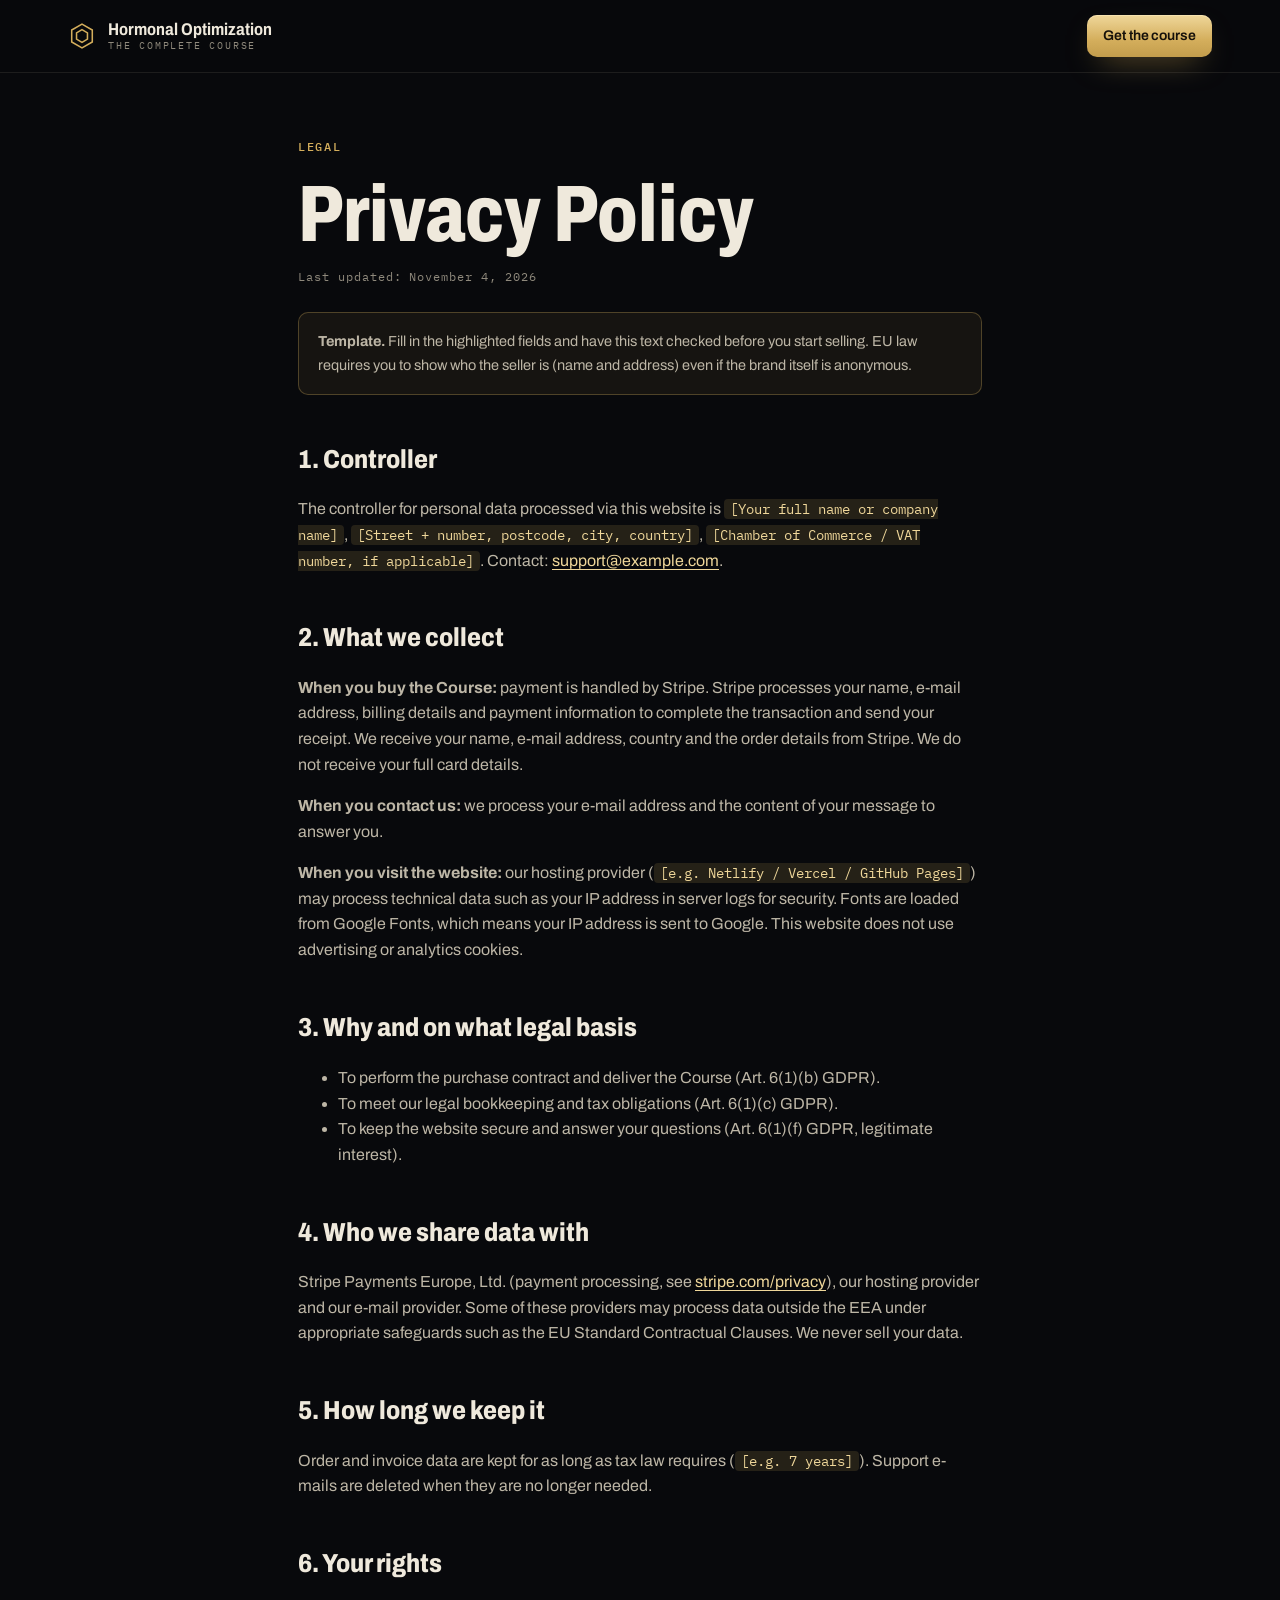
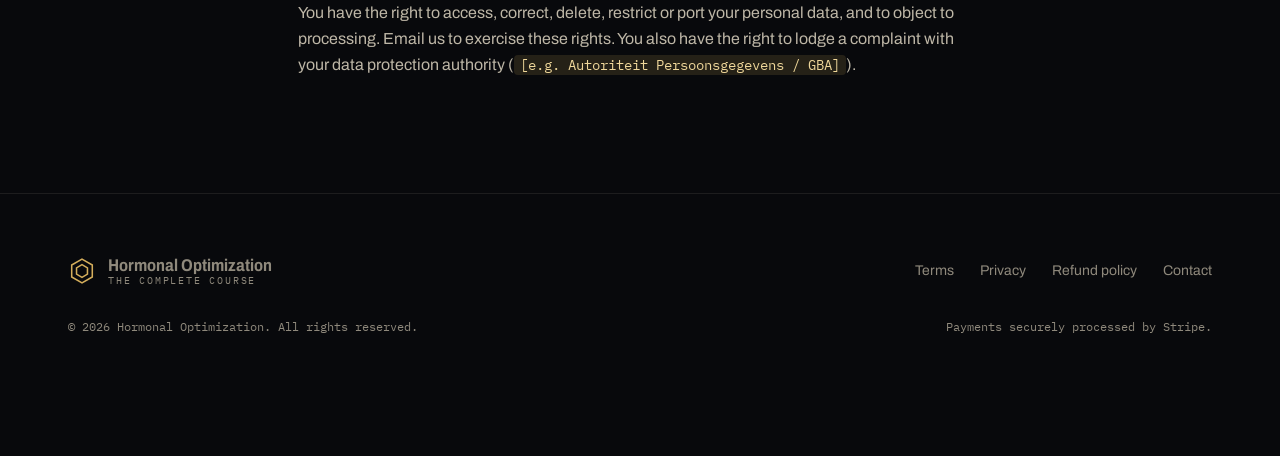
==== commit 9ef79356: "Redesign course site with a lab-report art direction and accessibility fixes Apply the frontend desi" ====
--- a/course-website/privacy.html
+++ b/course-website/privacy.html
@@ -4,11 +4,11 @@
   <meta charset="utf-8" />
   <meta name="viewport" content="width=device-width, initial-scale=1, viewport-fit=cover" />
   <title>Privacy Policy | Hormonal Optimization</title>
-  <meta name="theme-color" content="#07080b" />
+  <meta name="theme-color" content="#08090c" />
   <link rel="icon" href="assets/img/favicon.svg" type="image/svg+xml" />
   <link rel="preconnect" href="https://fonts.googleapis.com" />
   <link rel="preconnect" href="https://fonts.gstatic.com" crossorigin />
-  <link href="https://fonts.googleapis.com/css2?family=Instrument+Serif:ital@0;1&family=Inter+Tight:wght@400;500;600;700;800&family=JetBrains+Mono:wght@400;500&display=swap" rel="stylesheet" />
+  <link href="https://fonts.googleapis.com/css2?family=Archivo:wdth,wght@62..125,400..900&family=IBM+Plex+Mono:wght@400;500&family=Instrument+Serif:ital@0;1&display=swap" rel="stylesheet" />
   <link rel="stylesheet" href="assets/css/style.css" />
 </head>
 <body>
@@ -18,7 +18,7 @@
         <svg class="brand-mark" viewBox="0 0 40 40" aria-hidden="true"><path d="M20 3l14.7 8.5v17L20 37 5.3 28.5v-17z"/><path d="M20 11l7.8 4.5v9L20 29l-7.8-4.5v-9z"/></svg>
         <span class="brand-text">Hormonal Optimization<small>The complete course</small></span>
       </a>
-      <a href="index.html#pricing" class="btn btn-gold btn-sm">Get the course</a>
+      <a href="index.html#pricing" class="btn btn-primary btn-sm">Get the course</a>
     </div>
   </header>
   <main class="page-simple">
--- a/course-website/assets/css/style.css
+++ b/course-website/assets/css/style.css
@@ -1,638 +1,602 @@
 /* ==========================================================================
    Hormonal Optimization — course website
-   Dark luxury · black + gold · four hormone accent colours
+   Art direction: "lab report × performance". Near-black, warm bone text,
+   one gold accent, four hormone colours used only as data colour.
+   Condensed grotesk for display, mono for lab labels, serif italic as a rare accent.
    ========================================================================== */
 
 :root {
-  --bg: #07080b;
-  --bg-2: #0b0d12;
-  --surface: #10131a;
-  --surface-2: #151924;
-  --line: rgba(255, 255, 255, 0.08);
-  --line-strong: rgba(255, 255, 255, 0.16);
-  --text: #f4efe4;
-  --text-2: #c9c4b8;
-  --muted: #8d8a83;
-  --gold: #d6b25e;
-  --gold-2: #f3dc9b;
-  --gold-3: #a8823a;
-  --gold-glow: rgba(214, 178, 94, 0.35);
-
+  /* colour */
+  --bg: #08090c;
+  --bg-2: #0d0f14;
+  --surface: #12151c;
+  --line: rgba(237, 228, 208, 0.09);
+  --line-strong: rgba(237, 228, 208, 0.18);
+  --text: #efe9dc;
+  --text-2: #bdb6a6;
+  --muted: #8f897c;
+  --gold: #d4ae5c;
+  --gold-2: #efd79a;
+  --gold-3: #9c7a36;
+  --on-gold: #15100a;
+
+  /* hormone data colours */
   --thyroid: #4aa3e8;
   --hgh: #37c47c;
   --igf: #f08a3c;
   --testo: #a873f0;
 
-  --font-sans: "Inter Tight", ui-sans-serif, system-ui, -apple-system, "Segoe UI", Roboto, sans-serif;
+  /* type */
+  --font-display: "Archivo", "Arial Narrow", ui-sans-serif, system-ui, sans-serif;
+  --font-body: "Archivo", ui-sans-serif, system-ui, -apple-system, "Segoe UI", Roboto, sans-serif;
   --font-serif: "Instrument Serif", ui-serif, Georgia, serif;
-  --font-mono: "JetBrains Mono", ui-monospace, SFMono-Regular, Menlo, monospace;
-
-  --radius: 22px;
-  --radius-sm: 14px;
+  --font-mono: "IBM Plex Mono", ui-monospace, SFMono-Regular, Menlo, monospace;
+  --stretch: 78%;
+
+  /* type scale */
+  --t-xs: 12px;
+  --t-sm: 14px;
+  --t-base: 17px;
+  --t-lg: clamp(18px, 1.4vw, 20px);
+  --t-h3: clamp(26px, 2.6vw, 36px);
+  --t-h2: clamp(46px, 7vw, 96px);
+  --t-hero: clamp(54px, 7.3vw, 116px);
+
+  /* shape & space */
+  --r-sm: 6px;
+  --r: 10px;
+  --r-lg: 14px;
   --gutter: clamp(16px, 4vw, 48px);
   --max: 1240px;
+  --nav-h: 72px;
+  --section: clamp(96px, 13vw, 168px);
+
+  /* motion */
   --ease: cubic-bezier(0.22, 1, 0.36, 1);
-  --nav-h: 72px;
+  --dur-fast: 0.2s;
+  --dur: 0.45s;
+
+  color-scheme: dark;
 }
 
 *,
 *::before,
 *::after { box-sizing: border-box; }
 
-html { -webkit-text-size-adjust: 100%; scroll-behavior: smooth; }
-@media (prefers-reduced-motion: reduce) { html { scroll-behavior: auto; } }
+html { -webkit-text-size-adjust: 100%; scroll-behavior: smooth; scroll-padding-top: calc(var(--nav-h) + 12px); }
 
 body {
   margin: 0;
   background: var(--bg);
   color: var(--text);
-  font-family: var(--font-sans);
-  font-size: 17px;
+  font-family: var(--font-body);
+  font-size: var(--t-base);
   line-height: 1.6;
   -webkit-font-smoothing: antialiased;
   -moz-osx-font-smoothing: grayscale;
   overflow-x: hidden;
-  text-rendering: optimizeLegibility;
-}
-body.is-loading { overflow: hidden; }
+}
 
 img, svg, canvas { display: block; max-width: 100%; }
 img { height: auto; }
 a { color: inherit; text-decoration: none; }
 button { font: inherit; color: inherit; cursor: pointer; }
-::selection { background: var(--gold); color: #120e04; }
-
-:focus-visible { outline: 2px solid var(--gold-2); outline-offset: 3px; border-radius: 6px; }
-
-.sr-only {
-  position: absolute; width: 1px; height: 1px; padding: 0; margin: -1px;
-  overflow: hidden; clip: rect(0, 0, 0, 0); white-space: nowrap; border: 0;
-}
-
-.container { width: 100%; max-width: var(--max); margin: 0 auto; padding: 0 var(--gutter); }
-
-.serif { font-family: var(--font-serif); font-style: italic; font-weight: 400; letter-spacing: -0.01em; }
-.gold-text {
-  background: linear-gradient(100deg, var(--gold-3) 0%, var(--gold-2) 35%, var(--gold) 60%, var(--gold-2) 100%);
-  background-size: 200% 100%;
+::selection { background: var(--gold); color: var(--on-gold); }
+:focus-visible { outline: 2px solid var(--gold-2); outline-offset: 3px; border-radius: 4px; }
+h1, h2, h3 { text-wrap: balance; }
+p { text-wrap: pretty; }
+
+.sr-only { position: absolute; width: 1px; height: 1px; padding: 0; margin: -1px; overflow: hidden; clip: rect(0, 0, 0, 0); white-space: nowrap; border: 0; }
+.skip { position: absolute; left: 16px; top: -60px; z-index: 300; padding: 10px 16px; border-radius: var(--r); background: var(--gold); color: var(--on-gold); font-weight: 600; }
+.skip:focus { top: 12px; }
+
+.container { width: 100%; max-width: var(--max); margin: 0 auto; padding-left: var(--gutter); padding-right: var(--gutter); }
+
+/* ---------------------------------------------------------------- type */
+.display {
+  font-family: var(--font-display);
+  font-stretch: var(--stretch);
+  font-weight: 800;
+  letter-spacing: -0.015em;
+  line-height: 0.9;
+}
+.serif { font-family: var(--font-serif); font-style: italic; font-weight: 400; font-stretch: normal; letter-spacing: -0.01em; }
+.gold { color: var(--gold-2); }
+.gold-grad {
+  background: linear-gradient(100deg, var(--gold-3), var(--gold-2) 45%, var(--gold));
   -webkit-background-clip: text; background-clip: text; color: transparent;
-  animation: goldShift 8s linear infinite;
-}
-@keyframes goldShift { to { background-position: -200% 0; } }
-
-.eyebrow {
-  display: inline-flex; align-items: center; gap: 10px;
-  font-family: var(--font-mono); font-size: 12px; letter-spacing: 0.18em; text-transform: uppercase;
-  color: var(--gold);
-}
-.eyebrow::before {
-  content: ""; width: 28px; height: 1px; background: currentColor; opacity: 0.7;
-}
-
-.section { position: relative; padding: clamp(96px, 14vw, 180px) 0; }
-.section-head { max-width: 760px; margin-bottom: clamp(48px, 7vw, 88px); }
-.section-head.center { margin-left: auto; margin-right: auto; text-align: center; }
-.section-head.center .eyebrow::after { content: ""; width: 28px; height: 1px; background: currentColor; opacity: 0.7; }
-.h2 {
-  font-size: clamp(40px, 6.4vw, 84px);
-  line-height: 0.98; letter-spacing: -0.045em; font-weight: 700; margin: 18px 0 0;
-}
-.h2 .serif { font-size: 1.08em; letter-spacing: -0.02em; }
-.lead { color: var(--text-2); font-size: clamp(17px, 1.5vw, 20px); max-width: 620px; margin: 22px 0 0; }
-.section-head.center .lead { margin-left: auto; margin-right: auto; }
-
-/* Grain + ambient --------------------------------------------------------- */
+}
+
+.label {
+  font-family: var(--font-mono); font-size: var(--t-xs); font-weight: 500;
+  letter-spacing: 0.14em; text-transform: uppercase; color: var(--muted);
+}
+.label-gold { color: var(--gold); }
+.ref { display: inline-flex; gap: 10px; align-items: baseline; }
+.ref b { color: var(--gold); font-weight: 500; }
+
+.h2 { font-size: var(--t-h2); margin: 18px 0 0; }
+.h2 .serif { font-size: 1.04em; }
+.h2-sm { font-size: clamp(42px, 5vw, 72px); }
+.lead { color: var(--text-2); font-size: var(--t-lg); max-width: 60ch; margin: 22px 0 0; }
+
+.section { position: relative; padding-block: var(--section); }
+.section-head { display: grid; grid-template-columns: 1fr; gap: 0; max-width: 820px; margin-bottom: clamp(44px, 6vw, 80px); }
+.section-head.split { max-width: none; grid-template-columns: minmax(0, 1.1fr) minmax(0, 0.9fr); gap: 24px 60px; align-items: end; }
+.section-head.split .lead { margin-top: 0; }
+@media (max-width: 860px) { .section-head.split { grid-template-columns: 1fr; } }
+
 .grain {
-  pointer-events: none; position: fixed; inset: -50%; z-index: 90; opacity: 0.06;
+  pointer-events: none; position: fixed; inset: 0; z-index: 90; opacity: 0.045;
   background-image: url("data:image/svg+xml;utf8,<svg xmlns='http://www.w3.org/2000/svg' width='160' height='160'><filter id='n'><feTurbulence type='fractalNoise' baseFrequency='0.9' numOctaves='3' stitchTiles='stitch'/></filter><rect width='100%' height='100%' filter='url(%23n)'/></svg>");
-  animation: grain 1.2s steps(6) infinite;
-}
-@keyframes grain {
-  0% { transform: translate(0, 0); } 20% { transform: translate(-3%, 2%); } 40% { transform: translate(2%, -3%); }
-  60% { transform: translate(-2%, -1%); } 80% { transform: translate(3%, 3%); } 100% { transform: translate(0, 0); }
-}
-
-.cursor-glow {
-  pointer-events: none; position: fixed; left: 0; top: 0; z-index: 1;
-  width: 520px; height: 520px; margin: -260px 0 0 -260px; border-radius: 50%;
-  background: radial-gradient(circle, rgba(214, 178, 94, 0.10) 0%, rgba(214, 178, 94, 0) 60%);
-  opacity: 0; transition: opacity 0.6s;
-}
-@media (hover: hover) and (pointer: fine) { .cursor-glow.on { opacity: 1; } }
-
-/* Loader ------------------------------------------------------------------ */
-.loader {
-  position: fixed; inset: 0; z-index: 200; background: var(--bg);
-  display: grid; place-items: center;
-}
-.loader-inner { display: flex; flex-direction: column; align-items: center; gap: 22px; }
-.loader-mark { width: 74px; height: 74px; }
-.loader-mark path { fill: none; stroke: var(--gold); stroke-width: 2; stroke-dasharray: 260; stroke-dashoffset: 260; animation: drawMark 1.3s var(--ease) forwards; }
-@keyframes drawMark { to { stroke-dashoffset: 0; } }
-.loader-word { font-family: var(--font-mono); font-size: 12px; letter-spacing: 0.3em; text-transform: uppercase; color: var(--muted); }
-.loader-count { font-family: var(--font-mono); font-size: 13px; color: var(--gold); min-width: 4ch; text-align: center; }
-.loader-bar { width: 180px; height: 1px; background: var(--line-strong); overflow: hidden; }
-.loader-bar span { display: block; height: 100%; width: 0; background: var(--gold); }
-.no-js .loader { display: none; }
-
-/* Buttons ----------------------------------------------------------------- */
+}
+
+/* ------------------------------------------------------------- buttons */
 .btn {
-  --h: 58px;
-  position: relative; display: inline-flex; align-items: center; justify-content: center; gap: 12px;
-  height: var(--h); padding: 0 28px; border-radius: 999px; border: 0;
-  font-weight: 600; font-size: 16px; letter-spacing: -0.01em; white-space: nowrap;
-  transition: transform 0.4s var(--ease), box-shadow 0.4s var(--ease), background 0.3s;
-  will-change: transform; isolation: isolate;
-}
-.btn-gold {
-  color: #140f03;
-  background: linear-gradient(180deg, var(--gold-2) 0%, var(--gold) 55%, var(--gold-3) 100%);
-  box-shadow: 0 0 0 1px rgba(255, 230, 160, 0.4) inset, 0 10px 40px -10px var(--gold-glow), 0 0 0 0 var(--gold-glow);
-  overflow: hidden;
-}
-.btn-gold::after {
-  content: ""; position: absolute; top: 0; left: -80%; width: 60%; height: 100%; z-index: -1;
-  background: linear-gradient(100deg, transparent, rgba(255, 255, 255, 0.65), transparent);
-  transform: skewX(-20deg); animation: shine 4.5s var(--ease) infinite;
-}
-@keyframes shine { 0%, 60% { left: -80%; } 100% { left: 140%; } }
-.btn-gold:hover { box-shadow: 0 0 0 1px rgba(255, 230, 160, 0.6) inset, 0 18px 60px -12px rgba(214, 178, 94, 0.6), 0 0 0 8px rgba(214, 178, 94, 0.08); }
-.btn-ghost { color: var(--text); background: rgba(255, 255, 255, 0.03); box-shadow: 0 0 0 1px var(--line-strong) inset; backdrop-filter: blur(8px); }
-.btn-ghost:hover { background: rgba(255, 255, 255, 0.07); }
-.btn .price-pill {
-  font-family: var(--font-mono); font-size: 13px; font-weight: 500; padding: 5px 10px; border-radius: 999px;
-  background: rgba(20, 15, 3, 0.12); box-shadow: 0 0 0 1px rgba(20, 15, 3, 0.2) inset;
-}
-.btn-arrow { width: 18px; height: 18px; transition: transform 0.4s var(--ease); }
-.btn:hover .btn-arrow { transform: translateX(4px); }
-.btn-sm { --h: 44px; padding: 0 20px; font-size: 14px; }
-.btn-lg { --h: 66px; padding: 0 34px; font-size: 17px; }
-
-/* Nav --------------------------------------------------------------------- */
+  --h: 56px;
+  position: relative; display: inline-flex; align-items: center; justify-content: center; gap: 14px;
+  min-height: var(--h); padding: 0 24px; border-radius: var(--r); border: 0;
+  font-family: var(--font-body); font-weight: 600; font-size: 16px; letter-spacing: -0.005em; white-space: nowrap;
+  transition: transform var(--dur) var(--ease), box-shadow var(--dur) var(--ease), background-color var(--dur-fast);
+  overflow: hidden; isolation: isolate;
+}
+.btn-primary {
+  color: var(--on-gold);
+  background: linear-gradient(180deg, var(--gold-2), var(--gold) 60%, #c39d4c);
+  box-shadow: 0 1px 0 rgba(255, 240, 200, 0.5) inset, 0 12px 32px -14px rgba(212, 174, 92, 0.7);
+}
+.btn-primary::after {
+  content: ""; position: absolute; top: 0; bottom: 0; left: -60%; width: 50%; z-index: -1;
+  background: linear-gradient(100deg, transparent, rgba(255, 255, 255, 0.55), transparent);
+  transform: skewX(-20deg); transition: left 0.7s var(--ease);
+}
+.btn-primary:hover { transform: translateY(-2px); box-shadow: 0 1px 0 rgba(255, 240, 200, 0.5) inset, 0 18px 40px -14px rgba(212, 174, 92, 0.85); }
+.btn-primary:hover::after { left: 120%; }
+.btn-primary:active { transform: translateY(0); }
+.btn-outline { color: var(--text); background: transparent; box-shadow: 0 0 0 1px var(--line-strong) inset; }
+.btn-outline:hover { background: rgba(237, 228, 208, 0.06); box-shadow: 0 0 0 1px rgba(237, 228, 208, 0.32) inset; }
+.btn-price { font-family: var(--font-mono); font-size: 14px; font-weight: 500; padding-left: 14px; border-left: 1px solid rgba(21, 16, 10, 0.25); }
+.btn-arrow { width: 18px; height: 18px; flex: none; transition: transform var(--dur) var(--ease); }
+.btn:hover .btn-arrow { transform: translateX(3px); }
+.btn-sm { --h: 42px; padding: 0 16px; font-size: 14px; gap: 10px; }
+.btn-sm .btn-price { font-size: 12.5px; padding-left: 10px; }
+.btn-lg { --h: 62px; padding: 0 28px; font-size: 17px; }
+
+/* ------------------------------------------------------------------ nav */
 .nav {
   position: fixed; top: 0; left: 0; right: 0; z-index: 80; height: var(--nav-h);
-  display: flex; align-items: center; transition: background 0.4s, box-shadow 0.4s, transform 0.5s var(--ease);
-}
-.nav.scrolled { background: rgba(7, 8, 11, 0.72); backdrop-filter: blur(18px) saturate(1.4); -webkit-backdrop-filter: blur(18px) saturate(1.4); box-shadow: 0 1px 0 var(--line); }
+  display: flex; align-items: center;
+  transition: background-color var(--dur), box-shadow var(--dur), transform 0.5s var(--ease);
+}
+.nav.scrolled { background: rgba(8, 9, 12, 0.82); backdrop-filter: blur(14px); -webkit-backdrop-filter: blur(14px); box-shadow: 0 1px 0 var(--line); }
 .nav.hidden { transform: translateY(-100%); }
 .nav .container { display: flex; align-items: center; justify-content: space-between; gap: 24px; }
-.brand { display: inline-flex; align-items: center; gap: 12px; font-weight: 700; letter-spacing: -0.02em; font-size: 16px; }
-.brand-mark { width: 30px; height: 30px; fill: none; stroke: var(--gold); stroke-width: 2.2; }
-.brand small { display: block; font-family: var(--font-mono); font-weight: 400; font-size: 10px; letter-spacing: 0.22em; color: var(--muted); text-transform: uppercase; line-height: 1.2; }
-.brand-text { line-height: 1.15; }
-.nav-links { display: flex; align-items: center; gap: 34px; font-size: 14px; color: var(--text-2); }
-.nav-links a { position: relative; transition: color 0.3s; }
-.nav-links a::after { content: ""; position: absolute; left: 0; bottom: -6px; width: 100%; height: 1px; background: var(--gold); transform: scaleX(0); transform-origin: right; transition: transform 0.5s var(--ease); }
-.nav-links a:hover { color: var(--text); }
-.nav-links a:hover::after { transform: scaleX(1); transform-origin: left; }
-.nav-cta { display: flex; align-items: center; gap: 12px; }
-.menu-btn { display: none; width: 44px; height: 44px; border-radius: 50%; border: 0; background: rgba(255,255,255,0.05); box-shadow: 0 0 0 1px var(--line-strong) inset; }
-.menu-btn span { display: block; width: 16px; height: 1.5px; margin: 4px auto; background: var(--text); transition: transform 0.4s var(--ease); }
-.menu-open .menu-btn span:first-child { transform: translateY(2.75px) rotate(45deg); }
-.menu-open .menu-btn span:last-child { transform: translateY(-2.75px) rotate(-45deg); }
+.brand { display: inline-flex; align-items: center; gap: 12px; }
+.brand-mark { width: 28px; height: 28px; fill: none; stroke: var(--gold); stroke-width: 2.2; flex: none; }
+.brand-text { font-family: var(--font-display); font-stretch: 85%; font-weight: 700; font-size: 17px; line-height: 1.1; }
+.brand-text small { display: block; font-family: var(--font-mono); font-stretch: normal; font-weight: 400; font-size: 10px; letter-spacing: 0.18em; color: var(--muted); text-transform: uppercase; }
+.nav-links { display: flex; align-items: center; gap: 30px; font-size: var(--t-sm); color: var(--text-2); }
+.nav-links a { position: relative; padding: 6px 0; transition: color var(--dur-fast); }
+.nav-links a::after { content: ""; position: absolute; left: 0; right: 0; bottom: 0; height: 1px; background: var(--gold); transform: scaleX(0); transform-origin: left; transition: transform var(--dur) var(--ease); }
+.nav-links a:hover, .nav-links a[aria-current="true"] { color: var(--text); }
+.nav-links a[aria-current="true"]::after { transform: scaleX(1); }
+.nav-cta { display: flex; align-items: center; gap: 10px; }
+.menu-btn { display: none; width: 44px; height: 44px; border-radius: var(--r); border: 0; background: transparent; box-shadow: 0 0 0 1px var(--line-strong) inset; }
+.menu-btn span { display: block; width: 18px; height: 1.5px; margin: 5px auto; background: var(--text); transition: transform var(--dur) var(--ease); }
+.menu-open .menu-btn span:first-child { transform: translateY(3.25px) rotate(45deg); }
+.menu-open .menu-btn span:last-child { transform: translateY(-3.25px) rotate(-45deg); }
 .mobile-menu {
-  position: fixed; inset: 0; z-index: 70; background: rgba(7, 8, 11, 0.97); backdrop-filter: blur(20px);
-  display: flex; flex-direction: column; justify-content: center; padding: 0 var(--gutter);
-  opacity: 0; visibility: hidden; transition: opacity 0.4s, visibility 0.4s;
-}
-.menu-open .mobile-menu { opacity: 1; visibility: visible; }
-.mobile-menu a { font-size: 44px; font-weight: 700; letter-spacing: -0.04em; padding: 6px 0; border-bottom: 1px solid var(--line); }
-.mobile-menu .btn { margin-top: 32px; }
-
-@media (max-width: 900px) {
+  position: fixed; inset: 0; z-index: 70; background: var(--bg);
+  display: flex; flex-direction: column; justify-content: center; gap: 4px;
+  padding: var(--nav-h) var(--gutter) 40px;
+  opacity: 0; visibility: hidden; transition: opacity var(--dur), visibility var(--dur);
+}
+.menu-open .mobile-menu { opacity: 1; visibility: visible; transition: opacity var(--dur), visibility 0s; }
+.mobile-menu > a:not(.btn) { display: flex; justify-content: space-between; align-items: baseline; font-family: var(--font-display); font-stretch: var(--stretch); font-weight: 800; font-size: 44px; line-height: 1.1; padding: 10px 0; border-bottom: 1px solid var(--line); }
+.mobile-menu > a:not(.btn) span { font-family: var(--font-mono); font-stretch: normal; font-weight: 400; font-size: 12px; color: var(--muted); letter-spacing: 0.1em; }
+.mobile-menu .btn { margin-top: 28px; }
+@media (max-width: 920px) {
   .nav-links { display: none; }
   .menu-btn { display: block; }
-  .nav-cta .btn { display: none; }
-}
-
-/* Hero -------------------------------------------------------------------- */
-.hero { position: relative; min-height: 100svh; display: flex; align-items: center; padding: calc(var(--nav-h) + 24px) 0 72px; overflow: hidden; }
-.hero-canvas { position: absolute; inset: 0; width: 100%; height: 100%; z-index: 0; }
-.hero::before {
-  content: ""; position: absolute; inset: 0; z-index: 0; pointer-events: none;
-  background:
-    radial-gradient(60% 50% at 75% 45%, rgba(214, 178, 94, 0.13), transparent 70%),
-    radial-gradient(40% 40% at 10% 90%, rgba(74, 163, 232, 0.07), transparent 70%),
-    radial-gradient(40% 40% at 95% 100%, rgba(168, 115, 240, 0.08), transparent 70%);
-}
-.hero::after { content: ""; position: absolute; left: 0; right: 0; bottom: 0; height: 200px; background: linear-gradient(to bottom, transparent, var(--bg)); z-index: 1; pointer-events: none; }
-.hero .container { position: relative; z-index: 2; display: grid; grid-template-columns: 1.25fr 0.75fr; gap: 40px; align-items: center; }
-.hero-title {
-  font-size: clamp(48px, 6.7vw, 106px); line-height: 0.92; letter-spacing: -0.055em; font-weight: 700; margin: 26px 0 0;
-}
-.hero-title .line { display: block; overflow: hidden; padding-bottom: 0.06em; }
-.hero-title .word { display: inline-block; will-change: transform; }
-.hero-title .serif { font-size: 1.1em; letter-spacing: -0.03em; padding-right: 0.05em; }
-.hero-sub { color: var(--text-2); font-size: clamp(17px, 1.35vw, 19px); max-width: 560px; margin: 26px 0 0; }
+}
+@media (max-width: 520px) { .nav-cta .btn { display: none; } }
+
+/* ----------------------------------------------------------------- hero */
+.hero { position: relative; min-height: min(100svh, 980px); display: flex; align-items: center; padding: calc(var(--nav-h) + 24px) 0 72px; overflow: hidden; }
+.lattice { position: absolute; inset: 0; width: 100%; height: 100%; z-index: 0; }
+.hero::after { content: ""; position: absolute; left: 0; right: 0; bottom: 0; height: 180px; background: linear-gradient(to bottom, transparent, var(--bg)); z-index: 1; pointer-events: none; }
+.hero .container { position: relative; z-index: 2; display: grid; grid-template-columns: minmax(0, 1.25fr) minmax(0, 0.75fr); gap: 40px; align-items: center; }
+.hero-title { font-size: var(--t-hero); margin: 22px 0 0; }
+.hero-title .line { display: block; overflow: hidden; padding-bottom: 0.05em; }
+.hero-title .word { display: inline-block; }
+.hero-title .serif { font-size: 1.06em; padding-right: 0.04em; }
+.hero-sub { color: var(--text-2); font-size: var(--t-lg); max-width: 34em; margin: 26px 0 0; }
 .hero-sub strong { color: var(--text); font-weight: 600; }
-.hero-actions { display: flex; flex-wrap: wrap; gap: 14px; margin-top: 34px; }
-.hero-meta { display: flex; flex-wrap: wrap; gap: 10px 26px; margin-top: 34px; font-family: var(--font-mono); font-size: 12px; letter-spacing: 0.06em; color: var(--muted); text-transform: uppercase; }
-.hero-meta span { display: inline-flex; align-items: center; gap: 8px; }
-.hero-meta span::before { content: ""; width: 6px; height: 6px; border-radius: 50%; background: var(--gold); box-shadow: 0 0 10px var(--gold); }
-
-.hero-visual { position: relative; aspect-ratio: 1 / 1; width: 100%; max-width: 560px; justify-self: end; }
-.orbit { position: absolute; inset: 0; border-radius: 50%; border: 1px solid var(--line); }
-.orbit-2 { inset: 12%; border-style: dashed; border-color: rgba(214, 178, 94, 0.18); animation: spin 60s linear infinite; }
-.orbit-3 { inset: 26%; border-color: rgba(255, 255, 255, 0.05); }
-.orbit-glow { position: absolute; inset: 20%; border-radius: 50%; background: radial-gradient(circle, rgba(214, 178, 94, 0.22), transparent 65%); filter: blur(20px); animation: pulse 5s ease-in-out infinite; }
-@keyframes spin { to { transform: rotate(360deg); } }
-@keyframes pulse { 50% { opacity: 0.55; transform: scale(0.92); } }
+.hero-actions { display: flex; flex-wrap: wrap; gap: 12px; margin-top: 34px; }
+.hero-spec { display: grid; grid-template-columns: repeat(4, auto); justify-content: start; margin: 38px 0 0; padding: 0; border-top: 1px solid var(--line); max-width: 600px; }
+.hero-spec div { padding: 14px 22px 0 0; margin-right: 22px; border-right: 1px solid var(--line); }
+.hero-spec div:last-child { border-right: 0; margin-right: 0; }
+.hero-spec dt { font-family: var(--font-mono); font-size: 10.5px; letter-spacing: 0.14em; text-transform: uppercase; color: var(--muted); }
+.hero-spec dd { margin: 4px 0 0; font-family: var(--font-display); font-stretch: 85%; font-weight: 700; font-size: 20px; }
+@media (max-width: 560px) {
+  .hero-spec { grid-template-columns: 1fr 1fr; row-gap: 14px; }
+  .hero-spec div:nth-child(2) { border-right: 0; margin-right: 0; }
+}
+
+.hero-visual { position: relative; aspect-ratio: 1; width: 100%; max-width: 540px; justify-self: end; }
+.hero-visual .ring { position: absolute; inset: 4%; border-radius: 50%; border: 1px solid var(--line); }
+.hero-visual .ring-2 { inset: 17%; border-color: rgba(212, 174, 92, 0.16); }
+.hero-visual .halo { position: absolute; inset: 22%; border-radius: 50%; background: radial-gradient(circle, rgba(212, 174, 92, 0.18), transparent 66%); }
 .molecule { position: absolute; inset: 18% 6%; width: 88%; height: 64%; overflow: visible; }
 .molecule .bond { fill: none; stroke: url(#molGrad); stroke-width: 2.4; stroke-linecap: round; }
 .molecule .bond-2 { stroke-width: 1.6; opacity: 0.8; }
 .molecule .atom { fill: var(--bg); stroke: var(--gold-2); stroke-width: 1.6; }
-.molecule .atom-glow { fill: var(--gold-2); filter: url(#glow); }
 .molecule text { font-family: var(--font-mono); font-size: 15px; fill: var(--gold-2); font-weight: 500; }
-.molecule .pulse-dot { fill: #fff; filter: url(#glow); }
-.molecule-label { position: absolute; left: 50%; bottom: 1%; transform: translateX(-50%); font-family: var(--font-mono); font-size: 11px; letter-spacing: 0.24em; text-transform: uppercase; color: var(--muted); white-space: nowrap; }
+.molecule .pulse-dot { fill: #fff; }
+.mol-caption { position: absolute; left: 50%; bottom: 0; transform: translateX(-50%); text-align: center; white-space: nowrap; }
+.mol-caption .label { display: block; }
+.mol-caption .formula { font-family: var(--font-mono); font-size: 13px; color: var(--gold-2); margin-top: 4px; }
 .chip {
-  position: absolute; display: inline-flex; align-items: center; gap: 8px; padding: 9px 14px 9px 10px; border-radius: 999px;
-  font-size: 13px; font-weight: 600; letter-spacing: -0.01em; background: rgba(16, 19, 26, 0.75); backdrop-filter: blur(10px);
-  box-shadow: 0 0 0 1px var(--line-strong) inset, 0 10px 30px -10px rgba(0, 0, 0, 0.6); white-space: nowrap;
-}
-.chip i { width: 9px; height: 9px; border-radius: 50%; background: var(--c); box-shadow: 0 0 12px var(--c); }
-.chip small { font-family: var(--font-mono); font-weight: 400; color: var(--muted); font-size: 11px; }
-.chip-1 { --c: var(--thyroid); top: 6%; left: 2%; }
-.chip-2 { --c: var(--hgh); top: 14%; right: -2%; }
-.chip-3 { --c: var(--igf); bottom: 24%; left: -4%; }
+  --c: var(--gold);
+  position: absolute; display: inline-flex; align-items: center; gap: 8px; padding: 7px 12px 7px 10px; border-radius: var(--r-sm);
+  font-family: var(--font-mono); font-size: 12px; color: var(--text); background: rgba(13, 15, 20, 0.86);
+  box-shadow: 0 0 0 1px var(--line-strong) inset; white-space: nowrap;
+}
+.chip i { width: 8px; height: 8px; border-radius: 2px; background: var(--c); }
+.chip-1 { --c: var(--thyroid); top: 8%; left: 0; }
+.chip-2 { --c: var(--hgh); top: 16%; right: 0; }
+.chip-3 { --c: var(--igf); bottom: 9%; left: 0; }
 .chip-4 { --c: var(--testo); bottom: 14%; right: 0; }
-
-.scroll-hint { position: absolute; left: 50%; bottom: 26px; transform: translateX(-50%); z-index: 3; display: flex; flex-direction: column; align-items: center; gap: 10px; font-family: var(--font-mono); font-size: 10px; letter-spacing: 0.3em; color: var(--muted); text-transform: uppercase; }
-.scroll-hint i { width: 1px; height: 46px; background: linear-gradient(var(--gold), transparent); position: relative; overflow: hidden; }
-.scroll-hint i::after { content: ""; position: absolute; left: 0; top: -40%; width: 1px; height: 40%; background: #fff; animation: drip 2s var(--ease) infinite; }
-@keyframes drip { to { top: 110%; } }
 
 @media (max-width: 960px) {
   .hero .container { grid-template-columns: 1fr; }
-  .hero-visual { justify-self: center; max-width: 440px; order: -1; margin-bottom: -10px; width: 92%; }
-  .scroll-hint { display: none; }
+  .hero-visual { justify-self: center; max-width: 380px; order: -1; margin-bottom: -16px; width: 88%; }
 }
 @media (max-width: 520px) {
-  .chip { font-size: 12px; padding: 7px 12px 7px 9px; }
-  .chip small { display: none; }
-  .chip-2 { right: 0; } .chip-3 { left: 0; }
-  .hero-visual { max-width: 330px; }
-  .preview { height: 400px; }
-  .page { width: 200px; margin: -150px 0 0 -100px; }
+  .hero-visual { max-width: 300px; }
+  .chip { font-size: 11px; padding: 5px 9px 5px 8px; }
   .hero-actions .btn { width: 100%; }
 }
 
-/* Marquee ----------------------------------------------------------------- */
-.marquee { position: relative; z-index: 2; border-top: 1px solid var(--line); border-bottom: 1px solid var(--line); padding: 26px 0; overflow: hidden; background: var(--bg-2); }
-.marquee-track { display: flex; width: max-content; will-change: transform; }
-.marquee-group { display: flex; align-items: center; flex-shrink: 0; }
-.marquee-item { display: inline-flex; align-items: center; gap: 36px; padding-right: 36px; font-size: clamp(26px, 3.6vw, 46px); font-weight: 700; letter-spacing: -0.04em; white-space: nowrap; }
-.marquee-item.serif { font-weight: 400; color: var(--gold); }
-.marquee-item svg { width: 22px; height: 22px; color: var(--gold); }
-.marquee-item.outline { color: transparent; -webkit-text-stroke: 1px rgba(244, 239, 228, 0.45); }
-
-/* Manifesto --------------------------------------------------------------- */
-.manifesto { padding: clamp(110px, 16vw, 220px) 0; }
-.manifesto p { font-size: clamp(30px, 4.6vw, 64px); line-height: 1.12; letter-spacing: -0.035em; font-weight: 600; max-width: 1080px; margin: 28px 0 0; }
-.manifesto .w { opacity: 0.14; transition: opacity 0.2s; }
-.manifesto .w.serif { color: var(--gold-2); }
-.manifesto-foot { display: flex; gap: 14px; align-items: center; margin-top: 48px; color: var(--muted); font-family: var(--font-mono); font-size: 12px; letter-spacing: 0.12em; text-transform: uppercase; }
-.manifesto-foot::before { content: ""; width: 40px; height: 1px; background: var(--gold); }
-
-/* Pillars ----------------------------------------------------------------- */
-.pillars-grid { display: grid; grid-template-columns: repeat(4, 1fr); gap: 16px; }
-.pillar {
+/* -------------------------------------------------------------- ticker */
+.ticker { position: relative; z-index: 2; border-block: 1px solid var(--line); padding-block: 16px; overflow: hidden; background: var(--bg-2); }
+.ticker-track { display: flex; width: max-content; will-change: transform; }
+.ticker-group { display: flex; align-items: center; flex-shrink: 0; }
+.ticker-item { display: inline-flex; align-items: center; gap: 14px; padding-right: 38px; font-family: var(--font-mono); font-size: 13px; letter-spacing: 0.08em; text-transform: uppercase; color: var(--text-2); white-space: nowrap; }
+.ticker-item b { font-weight: 500; color: var(--gold); }
+
+/* ------------------------------------------------------------ manifesto */
+.manifesto { padding-block: clamp(110px, 15vw, 200px); }
+.manifesto p { font-family: var(--font-display); font-stretch: 88%; font-weight: 700; font-size: clamp(30px, 4.4vw, 60px); line-height: 1.1; letter-spacing: -0.01em; max-width: 1080px; margin: 26px 0 0; }
+.manifesto .w { opacity: 0.18; }
+.reduced .manifesto .w { opacity: 1; }
+.manifesto .w.serif { color: var(--gold-2); font-weight: 400; }
+.manifesto-foot { margin-top: 44px; }
+
+/* --------------------------------------------------------------- system */
+.system { border-top: 1px solid var(--line); }
+.rail { position: relative; display: grid; grid-template-columns: repeat(4, 1fr); }
+.rail-line { position: absolute; left: 12.5%; right: 12.5%; top: 52px; height: 2px; background: var(--line-strong); }
+.rail-line span { position: absolute; inset: 0; background: linear-gradient(90deg, var(--thyroid), var(--hgh), var(--igf), var(--testo)); transform-origin: left; }
+.node {
   --c: var(--gold);
-  position: relative; border-radius: var(--radius); padding: 30px 26px 28px; min-height: 520px;
-  background: linear-gradient(180deg, var(--surface) 0%, var(--bg-2) 100%);
-  box-shadow: 0 0 0 1px var(--line) inset; overflow: hidden; display: flex; flex-direction: column;
-  transform-style: preserve-3d; transition: box-shadow 0.5s var(--ease);
-}
-.pillar::before {
-  content: ""; position: absolute; inset: 0; pointer-events: none; opacity: 0; transition: opacity 0.5s;
-  background: radial-gradient(420px circle at var(--mx, 50%) var(--my, 0%), color-mix(in srgb, var(--c) 22%, transparent), transparent 60%);
-}
-.pillar::after { content: ""; position: absolute; left: 26px; right: 26px; top: 0; height: 2px; background: var(--c); box-shadow: 0 0 24px var(--c); opacity: 0.85; }
-.pillar:hover { box-shadow: 0 0 0 1px color-mix(in srgb, var(--c) 45%, transparent) inset, 0 30px 80px -30px color-mix(in srgb, var(--c) 50%, transparent); }
-.pillar:hover::before { opacity: 1; }
-.pillar[data-h="thyroid"] { --c: var(--thyroid); }
-.pillar[data-h="hgh"] { --c: var(--hgh); }
-.pillar[data-h="igf"] { --c: var(--igf); }
-.pillar[data-h="testo"] { --c: var(--testo); }
-.pillar-top { display: flex; justify-content: space-between; align-items: flex-start; font-family: var(--font-mono); font-size: 12px; color: var(--muted); letter-spacing: 0.1em; }
-.pillar-num { color: var(--c); }
-.pillar-icon { width: 92px; height: 92px; margin: 34px 0 26px; color: var(--c); }
-.pillar-icon svg { width: 100%; height: 100%; overflow: visible; }
-.pillar-icon .spin { transform-origin: 50% 50%; animation: spin 24s linear infinite; }
-.pillar h3 { font-size: 30px; line-height: 1.02; letter-spacing: -0.04em; margin: 0; font-weight: 700; }
-.pillar .role { font-family: var(--font-serif); font-style: italic; font-size: 24px; color: var(--c); margin: 6px 0 0; line-height: 1.1; }
-.pillar p { color: var(--text-2); font-size: 15px; line-height: 1.55; margin: 16px 0 0; }
-.pillar ul { list-style: none; padding: 18px 0 0; margin: auto 0 0; border-top: 1px solid var(--line); display: grid; gap: 9px; }
-.pillar li { font-size: 13.5px; color: var(--text-2); display: flex; gap: 10px; align-items: baseline; }
-.pillar li::before { content: ""; flex: none; width: 5px; height: 5px; border-radius: 50%; background: var(--c); transform: translateY(-2px); }
-.pillar .loc { font-family: var(--font-mono); font-size: 11px; letter-spacing: 0.08em; text-transform: uppercase; color: var(--muted); margin-top: 18px; }
-@media (max-width: 1100px) { .pillars-grid { grid-template-columns: repeat(2, 1fr); } .pillar { min-height: 0; } }
-@media (max-width: 620px) { .pillars-grid { grid-template-columns: 1fr; } }
-
-/* System chain */
-.chain { margin-top: clamp(64px, 9vw, 110px); border-radius: var(--radius); padding: clamp(28px, 4vw, 52px); background: var(--bg-2); box-shadow: 0 0 0 1px var(--line) inset; position: relative; overflow: hidden; }
-.chain-head { display: flex; justify-content: space-between; align-items: flex-end; gap: 24px; flex-wrap: wrap; margin-bottom: 42px; }
-.chain-head h3 { font-size: clamp(26px, 3vw, 38px); letter-spacing: -0.035em; line-height: 1.05; margin: 12px 0 0; font-weight: 700; }
-.chain-head p { color: var(--text-2); max-width: 420px; margin: 0; font-size: 15px; }
-.chain-row { position: relative; display: grid; grid-template-columns: repeat(4, 1fr); gap: 16px; }
-.chain-line { position: absolute; left: 12.5%; right: 12.5%; top: 31px; height: 2px; background: var(--line-strong); overflow: hidden; }
-.chain-line span { position: absolute; inset: 0; background: linear-gradient(90deg, var(--thyroid), var(--hgh), var(--igf), var(--testo)); transform-origin: left; transform: scaleX(0); }
-.chain-line::after { content: ""; position: absolute; top: 0; left: -20%; width: 20%; height: 100%; background: linear-gradient(90deg, transparent, #fff, transparent); animation: flow 2.8s linear infinite; }
-@keyframes flow { to { left: 120%; } }
-.chain-node { position: relative; text-align: center; }
-.chain-dot { --c: var(--gold); width: 64px; height: 64px; margin: 0 auto 18px; border-radius: 50%; display: grid; place-items: center; background: var(--bg); box-shadow: 0 0 0 1px color-mix(in srgb, var(--c) 60%, transparent) inset, 0 0 40px -6px var(--c); font-family: var(--font-mono); font-size: 13px; color: var(--c); position: relative; z-index: 1; }
-.chain-node b { display: block; font-size: 17px; letter-spacing: -0.02em; }
-.chain-node span { display: block; color: var(--muted); font-size: 14px; margin-top: 4px; line-height: 1.45; }
-@media (max-width: 760px) {
-  .chain-row { grid-template-columns: 1fr; gap: 26px; }
-  .chain-line { left: 31px; right: auto; top: 32px; bottom: 32px; width: 2px; height: auto; }
-  .chain-line span { transform-origin: top; transform: scaleY(0); background: linear-gradient(180deg, var(--thyroid), var(--hgh), var(--igf), var(--testo)); }
-  .chain-line::after { display: none; }
-  .chain-node { display: grid; grid-template-columns: 64px 1fr; gap: 18px; text-align: left; align-items: center; }
-  .chain-dot { margin: 0; }
-}
-
-/* Stats ------------------------------------------------------------------- */
-.stats { padding: 0 0 clamp(96px, 14vw, 180px); }
-.stats-grid { display: grid; grid-template-columns: repeat(4, 1fr); border-top: 1px solid var(--line); border-bottom: 1px solid var(--line); }
-.stat { padding: 44px 26px 40px; border-right: 1px solid var(--line); }
-.stat:last-child { border-right: 0; }
-.stat-num { font-size: clamp(48px, 6vw, 84px); font-weight: 700; letter-spacing: -0.05em; line-height: 1; display: flex; align-items: baseline; gap: 4px; }
-.stat-num small { font-size: 0.42em; color: var(--gold); letter-spacing: -0.02em; font-weight: 600; }
-.stat p { color: var(--text-2); font-size: 15px; margin: 16px 0 0; max-width: 240px; }
-.stat-tag { font-family: var(--font-mono); font-size: 11px; color: var(--muted); letter-spacing: 0.12em; text-transform: uppercase; margin-bottom: 22px; display: block; }
-@media (max-width: 900px) { .stats-grid { grid-template-columns: 1fr 1fr; } .stat:nth-child(2) { border-right: 0; } .stat:nth-child(-n + 2) { border-bottom: 1px solid var(--line); } }
-@media (max-width: 480px) { .stat { padding: 32px 16px 28px; } .stat p { font-size: 14px; } }
-
-/* Protocol (24h dial) ----------------------------------------------------- */
-.protocol { position: relative; padding: clamp(96px, 12vw, 150px) 0 0; overflow: hidden; }
-.protocol-sky { position: absolute; inset: 0; z-index: 0; pointer-events: none; background: radial-gradient(70% 60% at 30% 60%, var(--sky, rgba(240, 138, 60, 0.12)), transparent 70%); transition: background 0.6s; }
+  position: relative; display: flex; flex-direction: column; align-items: center; gap: 4px; text-align: center;
+  padding: 24px 8px 26px; border: 0; background: transparent; border-bottom: 2px solid transparent;
+  transition: border-color var(--dur), background-color var(--dur);
+}
+.node:hover { background: rgba(237, 228, 208, 0.025); }
+.node[aria-selected="true"] { border-bottom-color: var(--c); background: linear-gradient(180deg, transparent, color-mix(in srgb, var(--c) 7%, transparent)); }
+.node-dot {
+  position: relative; z-index: 1; width: 58px; height: 58px; margin-bottom: 12px; display: grid; place-items: center;
+  font-family: var(--font-mono); font-size: 13px; color: var(--c);
+  clip-path: polygon(50% 0, 100% 25%, 100% 75%, 50% 100%, 0 75%, 0 25%);
+  background: var(--c);
+  transition: color var(--dur);
+}
+.node-dot::after { content: ""; position: absolute; inset: 1.5px; z-index: -1; background: var(--bg); clip-path: polygon(50% 0, 100% 25%, 100% 75%, 50% 100%, 0 75%, 0 25%); transition: background-color var(--dur); }
+.node-dot b { position: relative; z-index: 1; font-weight: 500; }
+.node[aria-selected="true"] .node-dot { color: var(--on-gold); }
+.node[aria-selected="true"] .node-dot::after { background: var(--c); }
+.node-name { font-family: var(--font-display); font-stretch: 85%; font-weight: 700; font-size: 20px; line-height: 1.1; }
+.node-role { font-size: var(--t-sm); color: var(--muted); }
+.node[aria-selected="true"] .node-role { color: var(--text-2); }
+
+.panels { border-top: 1px solid var(--line); }
+.hpanel { --c: var(--gold); display: grid; grid-template-columns: minmax(0, 0.9fr) minmax(0, 1.1fr); gap: 40px clamp(40px, 6vw, 96px); padding-top: clamp(40px, 5vw, 64px); }
+.hpanel[hidden] { display: none; }
+.hpanel:focus { outline: none; }
+.hpanel-id { display: grid; grid-template-columns: auto minmax(0, 1fr); gap: 0 26px; align-items: start; }
+.hpanel-icon { width: 88px; height: 88px; color: var(--c); grid-row: span 3; }
+.hpanel-icon svg { width: 100%; height: 100%; overflow: visible; }
+.hpanel h3 { font-family: var(--font-display); font-stretch: var(--stretch); font-weight: 800; font-size: clamp(36px, 4vw, 56px); line-height: 0.92; margin: 6px 0 0; }
+.hpanel .role { font-family: var(--font-serif); font-style: italic; font-size: clamp(24px, 2.4vw, 32px); color: var(--c); line-height: 1.1; margin-top: 8px; }
+.hpanel-body > p { color: var(--text-2); font-size: var(--t-lg); margin: 0; max-width: 52ch; }
+.facts-table { display: grid; grid-template-columns: auto 1fr; margin: 28px 0 0; border-top: 1px solid var(--line); }
+.facts-table dt, .facts-table dd { padding: 12px 0; border-bottom: 1px solid var(--line); margin: 0; }
+.facts-table dt { padding-right: 28px; }
+.facts-table dd { color: var(--text); font-size: 15.5px; }
+.learn { list-style: none; margin: 28px 0 0; padding: 0; display: grid; grid-template-columns: 1fr 1fr; gap: 10px 24px; }
+.learn li { display: flex; gap: 12px; font-size: 15px; color: var(--text-2); }
+.learn li span { font-family: var(--font-mono); font-size: 12px; color: var(--c); flex: none; padding-top: 2px; }
+@media (max-width: 860px) {
+  .hpanel { grid-template-columns: 1fr; }
+  .learn { grid-template-columns: 1fr; }
+  .node-role { display: none; }
+  .node-name { font-size: 15px; }
+  .node-dot { width: 46px; height: 46px; font-size: 11.5px; margin-bottom: 8px; }
+  .rail-line { top: 45px; }
+  .node { padding: 22px 2px 18px; }
+}
+@media (max-width: 480px) {
+  .hpanel-id { grid-template-columns: 1fr; }
+  .hpanel-icon { width: 64px; height: 64px; grid-row: auto; margin-bottom: 14px; }
+}
+
+/* -------------------------------------------------------------- protocol */
+.protocol { position: relative; padding-top: var(--section); overflow: hidden; }
+.protocol-sky { position: absolute; inset: 0; z-index: 0; pointer-events: none; background: radial-gradient(70% 60% at 30% 60%, var(--sky, rgba(240, 138, 60, 0.12)), transparent 70%); }
 .protocol .container { position: relative; z-index: 1; }
+.facts { display: grid; grid-template-columns: repeat(3, minmax(0, 1fr)); margin: 0; border-top: 1px solid var(--line); }
+.facts div { padding: 16px 18px 0 0; }
+.facts div + div { padding-left: 18px; border-left: 1px solid var(--line); }
+.facts dt { font-family: var(--font-display); font-stretch: 85%; font-weight: 800; font-size: clamp(30px, 3.4vw, 46px); line-height: 1; font-variant-numeric: tabular-nums; }
+.facts dt small { font-size: 0.5em; color: var(--gold); font-weight: 700; margin-left: 2px; }
+.facts dd { margin: 10px 0 0; color: var(--text-2); font-size: var(--t-sm); line-height: 1.45; }
+.facts-src { grid-column: 1 / -1; margin-top: 14px; }
+@media (max-width: 520px) { .facts div { padding-right: 10px; } .facts div + div { padding-left: 10px; } .facts dd { font-size: 13px; } }
+
 .protocol-stage { position: relative; height: 100svh; min-height: 640px; display: grid; grid-template-columns: 1fr 1fr; gap: 60px; align-items: center; }
-.dial-wrap { position: relative; width: min(100%, 520px); aspect-ratio: 1; justify-self: center; }
+.dial-wrap { position: relative; width: min(100%, 500px); aspect-ratio: 1; justify-self: center; }
 .dial { width: 100%; height: 100%; overflow: visible; }
 .dial .ring { fill: none; stroke: var(--line-strong); stroke-width: 1; }
-.dial .tick { stroke: rgba(255, 255, 255, 0.25); stroke-width: 1; }
-.dial .tick.major { stroke: rgba(255, 255, 255, 0.55); stroke-width: 1.5; }
+.dial .tick { stroke: rgba(237, 228, 208, 0.28); stroke-width: 1; }
+.dial .tick.major { stroke: rgba(237, 228, 208, 0.6); stroke-width: 1.5; }
 .dial .hour-label { font-family: var(--font-mono); font-size: 11px; fill: var(--muted); text-anchor: middle; dominant-baseline: middle; }
-.dial .night-arc { fill: none; stroke: rgba(168, 115, 240, 0.25); stroke-width: 14; }
-.dial .fast-arc { fill: none; stroke: rgba(55, 196, 124, 0.25); stroke-width: 14; }
+.dial .night-arc { fill: none; stroke: rgba(168, 115, 240, 0.3); stroke-width: 12; }
+.dial .fast-arc { fill: none; stroke: rgba(55, 196, 124, 0.26); stroke-width: 12; }
 .dial .progress { fill: none; stroke: url(#dialGrad); stroke-width: 3; stroke-linecap: round; }
-.dial .event-dot { fill: var(--bg); stroke: var(--gold); stroke-width: 1.5; transition: r 0.4s var(--ease), fill 0.4s; }
+.dial .event-dot { fill: var(--bg); stroke: var(--gold); stroke-width: 1.5; }
 .dial .event-dot.active { fill: var(--gold); }
 .dial .hand { stroke: var(--gold-2); stroke-width: 2; stroke-linecap: round; }
-.dial .hand-tip { fill: var(--gold-2); filter: url(#glow2); }
+.dial .hand-tip { fill: var(--gold-2); }
 .dial-center { position: absolute; inset: 0; display: flex; flex-direction: column; align-items: center; justify-content: center; text-align: center; pointer-events: none; }
-.dial-time { font-size: clamp(44px, 6vw, 76px); font-weight: 700; letter-spacing: -0.05em; line-height: 1; font-variant-numeric: tabular-nums; }
-.dial-phase { font-family: var(--font-mono); font-size: 11px; letter-spacing: 0.24em; text-transform: uppercase; color: var(--gold); margin-top: 12px; }
-.dial-legend { position: absolute; left: 50%; bottom: -40px; transform: translateX(-50%); display: flex; gap: 18px; font-family: var(--font-mono); font-size: 10.5px; letter-spacing: 0.1em; text-transform: uppercase; color: var(--muted); white-space: nowrap; }
+.dial-time { font-family: var(--font-display); font-stretch: 85%; font-weight: 800; font-size: clamp(48px, 6vw, 80px); line-height: 1; font-variant-numeric: tabular-nums; }
+.dial-phase { margin-top: 10px; }
+.dial-legend { position: absolute; left: 50%; bottom: -38px; transform: translateX(-50%); display: flex; gap: 18px; white-space: nowrap; }
 .dial-legend span { display: inline-flex; align-items: center; gap: 7px; }
 .dial-legend i { width: 14px; height: 4px; border-radius: 2px; }
 
 .steps { position: relative; height: 420px; }
-.step { position: absolute; inset: 0; display: flex; flex-direction: column; justify-content: center; opacity: 0; visibility: hidden; }
-.step.active { opacity: 1; visibility: visible; }
-.step-time { font-family: var(--font-mono); font-size: 13px; letter-spacing: 0.14em; color: var(--gold); text-transform: uppercase; }
-.step h3 { font-size: clamp(34px, 4.2vw, 58px); line-height: 1; letter-spacing: -0.045em; margin: 16px 0 0; font-weight: 700; }
-.step p { color: var(--text-2); font-size: 18px; max-width: 460px; margin: 20px 0 0; }
-.step-tags { display: flex; flex-wrap: wrap; gap: 8px; margin-top: 26px; }
-.tag { --c: var(--gold); display: inline-flex; align-items: center; gap: 8px; padding: 7px 13px; border-radius: 999px; font-size: 12.5px; font-weight: 500; background: color-mix(in srgb, var(--c) 10%, transparent); box-shadow: 0 0 0 1px color-mix(in srgb, var(--c) 35%, transparent) inset; color: color-mix(in srgb, var(--c) 70%, #fff); }
-.tag::before { content: ""; width: 6px; height: 6px; border-radius: 50%; background: var(--c); }
+.step { position: absolute; inset: 0; display: flex; flex-direction: column; justify-content: center; opacity: 0; pointer-events: none; }
+.step.active { opacity: 1; pointer-events: auto; }
+.step h3 { font-family: var(--font-display); font-stretch: var(--stretch); font-weight: 800; font-size: clamp(40px, 4.6vw, 64px); line-height: 0.95; margin: 14px 0 0; }
+.step p { color: var(--text-2); font-size: 18px; max-width: 30em; margin: 18px 0 0; }
+.step-tags { display: flex; flex-wrap: wrap; gap: 8px; margin-top: 24px; }
+.tag { --c: var(--gold); display: inline-flex; align-items: center; gap: 8px; padding: 5px 10px; border-radius: var(--r-sm); font-family: var(--font-mono); font-size: 12px; background: color-mix(in srgb, var(--c) 10%, transparent); box-shadow: 0 0 0 1px color-mix(in srgb, var(--c) 34%, transparent) inset; color: color-mix(in srgb, var(--c) 60%, #fff); }
+.tag::before { content: ""; width: 6px; height: 6px; border-radius: 1px; background: var(--c); }
 .tag.thyroid { --c: var(--thyroid); } .tag.hgh { --c: var(--hgh); } .tag.igf { --c: var(--igf); } .tag.testo { --c: var(--testo); }
-.step-locked { margin-top: 26px; display: inline-flex; align-items: center; gap: 10px; font-size: 13px; color: var(--muted); }
-.step-locked svg { width: 16px; height: 16px; color: var(--gold); }
+.step-locked { margin-top: 24px; display: inline-flex; align-items: center; gap: 10px; font-size: var(--t-sm); color: var(--muted); }
+.step-locked svg { width: 16px; height: 16px; color: var(--gold); flex: none; }
 .steps-progress { position: absolute; left: 0; bottom: 0; display: flex; gap: 6px; }
-.steps-progress i { width: 22px; height: 3px; border-radius: 2px; background: var(--line-strong); transition: background 0.4s, width 0.4s var(--ease); }
+.steps-progress i { width: 22px; height: 3px; border-radius: 2px; background: var(--line-strong); transition: background-color var(--dur), width var(--dur) var(--ease); }
 .steps-progress i.on { background: var(--gold); width: 36px; }
 
-/* Mobile/stacked fallback */
-.protocol.stacked .protocol-stage { height: auto; min-height: 0; grid-template-columns: 1fr; gap: 40px; padding-bottom: 40px; }
-.protocol.stacked .dial-wrap { width: min(100%, 360px); }
-.protocol.stacked .steps { height: auto; display: grid; gap: 0; margin-top: 30px; border-left: 1px solid var(--line-strong); padding-left: 22px; }
-.protocol.stacked .step { position: relative; opacity: 1; visibility: visible; padding: 26px 0; }
-.protocol.stacked .step::before { content: ""; position: absolute; left: -27px; top: 32px; width: 9px; height: 9px; border-radius: 50%; background: var(--gold); box-shadow: 0 0 12px var(--gold); }
-.protocol.stacked .step h3 { font-size: 30px; }
+.protocol.stacked .protocol-stage { height: auto; min-height: 0; grid-template-columns: 1fr; gap: 40px; padding-block: 56px 40px; }
+.protocol.stacked .dial-wrap { width: min(100%, 340px); }
+.protocol.stacked .steps { height: auto; display: grid; margin-top: 30px; border-left: 1px solid var(--line-strong); padding-left: 22px; }
+.protocol.stacked .step { position: relative; opacity: 1; pointer-events: auto; padding-block: 24px; }
+.protocol.stacked .step::before { content: ""; position: absolute; left: -27px; top: 30px; width: 9px; height: 9px; border-radius: 2px; background: var(--gold); }
+.protocol.stacked .step h3 { font-size: 34px; }
 .protocol.stacked .step p { font-size: 16px; }
 .protocol.stacked .steps-progress { display: none; }
-.protocol-cta { position: relative; z-index: 1; padding: 40px 0 clamp(96px, 12vw, 150px); text-align: center; }
-.protocol-cta p { color: var(--text-2); max-width: 580px; margin: 0 auto 28px; }
-
-/* Quiz -------------------------------------------------------------------- */
-.quiz-card { max-width: 920px; margin: 0 auto; border-radius: 28px; background: linear-gradient(180deg, var(--surface) 0%, var(--bg-2) 100%); box-shadow: 0 0 0 1px var(--line) inset, 0 40px 120px -50px rgba(214, 178, 94, 0.25); padding: clamp(26px, 5vw, 60px); position: relative; overflow: hidden; }
-.quiz-top { display: flex; justify-content: space-between; align-items: center; gap: 16px; font-family: var(--font-mono); font-size: 12px; letter-spacing: 0.12em; text-transform: uppercase; color: var(--muted); }
-.quiz-bar { height: 2px; background: var(--line-strong); margin: 18px 0 40px; border-radius: 2px; overflow: hidden; }
-.quiz-bar span { display: block; height: 100%; width: 0; background: linear-gradient(90deg, var(--gold-3), var(--gold-2)); transition: width 0.6s var(--ease); }
-.quiz-q h3 { font-size: clamp(26px, 3.4vw, 42px); letter-spacing: -0.04em; line-height: 1.05; margin: 0 0 30px; font-weight: 700; }
-.quiz-options { display: grid; grid-template-columns: 1fr 1fr; gap: 12px; }
-.quiz-opt { text-align: left; border: 0; border-radius: 16px; padding: 20px 20px 20px 54px; position: relative; background: rgba(255, 255, 255, 0.025); box-shadow: 0 0 0 1px var(--line-strong) inset; font-size: 15.5px; line-height: 1.4; color: var(--text); transition: background 0.3s, box-shadow 0.3s, transform 0.3s var(--ease); }
-.quiz-opt::before { content: attr(data-key); position: absolute; left: 18px; top: 18px; width: 24px; height: 24px; border-radius: 7px; display: grid; place-items: center; font-family: var(--font-mono); font-size: 12px; color: var(--gold); box-shadow: 0 0 0 1px rgba(214, 178, 94, 0.4) inset; }
-.quiz-opt:hover { background: rgba(214, 178, 94, 0.07); box-shadow: 0 0 0 1px rgba(214, 178, 94, 0.5) inset; transform: translateY(-2px); }
-.quiz-opt.picked { background: rgba(214, 178, 94, 0.14); box-shadow: 0 0 0 1px var(--gold) inset; }
-@media (max-width: 640px) { .quiz-options { grid-template-columns: 1fr; } }
-.quiz-result { text-align: center; }
-.quiz-result .res-orb { width: 120px; height: 120px; margin: 0 auto 26px; border-radius: 50%; background: radial-gradient(circle at 35% 30%, #fff 0%, var(--c) 30%, color-mix(in srgb, var(--c) 30%, #000) 100%); box-shadow: 0 0 80px -10px var(--c); animation: pulse 3s ease-in-out infinite; }
-.quiz-result .res-kicker { font-family: var(--font-mono); font-size: 12px; letter-spacing: 0.18em; text-transform: uppercase; color: var(--muted); }
-.quiz-result h3 { font-size: clamp(36px, 5vw, 60px); letter-spacing: -0.045em; line-height: 1; margin: 14px 0 0; font-weight: 700; }
-.quiz-result h3 .serif { color: var(--c); }
-.quiz-result p { color: var(--text-2); max-width: 560px; margin: 18px auto 0; }
-.quiz-result .res-chapter { display: inline-flex; margin-top: 22px; }
-.quiz-result .res-actions { display: flex; justify-content: center; flex-wrap: wrap; gap: 12px; margin-top: 34px; }
-.quiz-note { text-align: center; margin: 22px auto 0; color: var(--muted); font-size: 13px; }
-
-/* Curriculum -------------------------------------------------------------- */
-.curriculum-grid { display: grid; grid-template-columns: 0.9fr 1.1fr; gap: clamp(40px, 6vw, 90px); align-items: start; }
-.preview { position: sticky; top: calc(var(--nav-h) + 40px); height: 620px; perspective: 1400px; }
+.protocol-cta { position: relative; z-index: 1; padding-block: 32px var(--section); display: flex; flex-wrap: wrap; align-items: center; justify-content: space-between; gap: 24px; }
+.protocol-cta p { color: var(--text-2); max-width: 60ch; margin: 0; }
+
+/* ------------------------------------------------------------------ quiz */
+.quiz-wrap { display: grid; grid-template-columns: minmax(0, 0.8fr) minmax(0, 1.2fr); gap: clamp(36px, 6vw, 90px); align-items: start; }
+.quiz-wrap .note { color: var(--muted); font-size: var(--t-sm); margin-top: 22px; max-width: 40ch; }
+.quiz-card { border-radius: var(--r-lg); background: var(--surface); box-shadow: 0 0 0 1px var(--line) inset; padding: clamp(24px, 4vw, 44px); min-height: 440px; }
+.quiz-top { display: flex; justify-content: space-between; align-items: center; gap: 16px; }
+.quiz-bar { height: 2px; background: var(--line-strong); margin: 16px 0 34px; overflow: hidden; }
+.quiz-bar span { display: block; height: 100%; width: 0; background: var(--gold); transition: width 0.6s var(--ease); }
+.quiz-q h3 { font-family: var(--font-display); font-stretch: 85%; font-weight: 800; font-size: clamp(28px, 3vw, 40px); line-height: 1.02; margin: 0 0 26px; }
+.quiz-q h3:focus, .quiz-result h3:focus { outline: none; }
+.quiz-options { display: grid; gap: 10px; }
+.quiz-opt { display: grid; grid-template-columns: 28px 1fr; gap: 14px; align-items: center; text-align: left; border: 0; border-radius: var(--r); padding: 14px 18px; background: transparent; box-shadow: 0 0 0 1px var(--line-strong) inset; font-size: 16px; line-height: 1.4; transition: background-color var(--dur-fast), box-shadow var(--dur-fast); }
+.quiz-opt kbd { display: grid; place-items: center; width: 28px; height: 28px; border-radius: var(--r-sm); font-family: var(--font-mono); font-size: 12px; color: var(--gold); box-shadow: 0 0 0 1px rgba(212, 174, 92, 0.4) inset; }
+.quiz-opt:hover { background: rgba(212, 174, 92, 0.06); box-shadow: 0 0 0 1px rgba(212, 174, 92, 0.55) inset; }
+.quiz-opt[aria-pressed="true"] { background: rgba(212, 174, 92, 0.14); box-shadow: 0 0 0 1px var(--gold) inset; }
+.quiz-result { --c: var(--gold); }
+.res-head { display: flex; gap: 22px; align-items: center; }
+.res-mark { flex: none; width: 76px; height: 76px; display: grid; place-items: center; font-family: var(--font-mono); font-size: 15px; color: var(--on-gold); background: var(--c); clip-path: polygon(50% 0, 100% 25%, 100% 75%, 50% 100%, 0 75%, 0 25%); }
+.quiz-result h3 { font-family: var(--font-display); font-stretch: var(--stretch); font-weight: 800; font-size: clamp(40px, 4.6vw, 60px); line-height: 0.95; margin: 6px 0 0; }
+.quiz-result p { color: var(--text-2); margin: 22px 0 0; max-width: 52ch; }
+.quiz-result .tag { margin-top: 18px; }
+.res-actions { display: flex; flex-wrap: wrap; gap: 10px; margin-top: 30px; }
+@media (max-width: 860px) { .quiz-wrap { grid-template-columns: 1fr; } .quiz-card { min-height: 0; } }
+
+/* ------------------------------------------------------------ curriculum */
+.curriculum-grid { display: grid; grid-template-columns: minmax(0, 0.9fr) minmax(0, 1.1fr); gap: clamp(40px, 6vw, 90px); align-items: start; }
+.preview { position: sticky; top: calc(var(--nav-h) + 40px); height: 600px; }
 .page {
-  position: absolute; left: 50%; top: 50%; width: 300px; aspect-ratio: 720 / 1018; margin: -212px 0 0 -150px;
-  border-radius: 10px; overflow: hidden; background: #fff;
-  box-shadow: 0 30px 80px -20px rgba(0, 0, 0, 0.8), 0 0 0 1px rgba(255, 255, 255, 0.06);
-  transform-origin: 50% 100%; transition: box-shadow 0.4s;
+  position: absolute; left: 50%; top: 48%; width: 290px; aspect-ratio: 720 / 1018; max-width: 100%; margin: -205px 0 0 -145px;
+  border-radius: 4px; overflow: hidden; background: #fff;
+  box-shadow: 0 30px 70px -20px rgba(0, 0, 0, 0.85), 0 0 0 1px rgba(255, 255, 255, 0.06);
+  transform-origin: 50% 100%; transition: box-shadow var(--dur);
 }
 .page img { width: 100%; height: 100%; object-fit: cover; }
-.page:hover { box-shadow: 0 40px 100px -20px rgba(0, 0, 0, 0.9), 0 0 0 1px var(--gold); z-index: 9 !important; }
-.page .lock { position: absolute; left: 50%; bottom: 16%; transform: translateX(-50%); display: inline-flex; align-items: center; gap: 8px; padding: 8px 14px; border-radius: 999px; background: rgba(7, 8, 11, 0.86); color: var(--gold-2); font-family: var(--font-mono); font-size: 10.5px; letter-spacing: 0.14em; text-transform: uppercase; white-space: nowrap; }
+.page:hover { box-shadow: 0 40px 90px -20px rgba(0, 0, 0, 0.9), 0 0 0 1px var(--gold); z-index: 9 !important; }
+.page .lock { position: absolute; left: 50%; bottom: 14%; transform: translateX(-50%); display: inline-flex; align-items: center; gap: 8px; padding: 7px 12px; border-radius: var(--r-sm); background: rgba(8, 9, 12, 0.9); color: var(--gold-2); font-family: var(--font-mono); font-size: 10.5px; letter-spacing: 0.12em; text-transform: uppercase; white-space: nowrap; }
 .page .lock svg { width: 13px; height: 13px; }
-.preview-caption { position: absolute; bottom: 0; left: 0; right: 0; text-align: center; font-family: var(--font-mono); font-size: 11px; letter-spacing: 0.2em; text-transform: uppercase; color: var(--muted); }
+.preview-caption { position: absolute; bottom: 0; left: 0; right: 0; text-align: center; }
 
 .chapters { border-top: 1px solid var(--line); }
-.chapter { border-bottom: 1px solid var(--line); }
-.chapter summary { list-style: none; cursor: pointer; display: grid; grid-template-columns: 70px 1fr 40px; align-items: center; gap: 12px; padding: 28px 0; }
+.chapter { --c: var(--gold); border-bottom: 1px solid var(--line); }
+.chapter summary { list-style: none; cursor: pointer; display: grid; grid-template-columns: 64px minmax(0, 1fr) 36px; align-items: center; gap: 12px; padding: 24px 0; }
 .chapter summary::-webkit-details-marker { display: none; }
-.chapter .ch-num { font-family: var(--font-mono); font-size: 12px; letter-spacing: 0.12em; color: var(--c, var(--gold)); }
-.chapter .ch-title { font-size: clamp(21px, 2.3vw, 28px); font-weight: 650; letter-spacing: -0.03em; line-height: 1.15; }
-.chapter .ch-title small { display: block; font-family: var(--font-serif); font-style: italic; font-weight: 400; color: var(--muted); font-size: 18px; letter-spacing: 0; margin-top: 2px; }
-.chapter .ch-plus { width: 40px; height: 40px; border-radius: 50%; box-shadow: 0 0 0 1px var(--line-strong) inset; position: relative; transition: transform 0.5s var(--ease), background 0.3s; }
-.chapter .ch-plus::before, .chapter .ch-plus::after { content: ""; position: absolute; left: 50%; top: 50%; width: 12px; height: 1.5px; margin: -0.75px 0 0 -6px; background: var(--text); }
-.chapter .ch-plus::after { transform: rotate(90deg); transition: transform 0.4s var(--ease); }
-.chapter[open] .ch-plus { background: var(--gold); transform: rotate(180deg); }
-.chapter[open] .ch-plus::before, .chapter[open] .ch-plus::after { background: #140f03; }
-.chapter[open] .ch-plus::after { transform: rotate(0deg); }
+.ch-num { font-family: var(--font-mono); font-size: 12px; letter-spacing: 0.1em; color: var(--c); }
+.ch-title { font-family: var(--font-display); font-stretch: 85%; font-weight: 700; font-size: clamp(22px, 2.3vw, 28px); line-height: 1.12; }
+.ch-title small { display: block; font-family: var(--font-serif); font-style: italic; font-stretch: normal; font-weight: 400; color: var(--muted); font-size: 18px; margin-top: 2px; }
+.ch-plus { width: 36px; height: 36px; border-radius: var(--r-sm); box-shadow: 0 0 0 1px var(--line-strong) inset; position: relative; flex: none; transition: background-color var(--dur), box-shadow var(--dur); }
+.ch-plus::before, .ch-plus::after { content: ""; position: absolute; left: 50%; top: 50%; width: 12px; height: 1.5px; margin: -0.75px 0 0 -6px; background: var(--text); transition: transform var(--dur) var(--ease); }
+.ch-plus::after { transform: rotate(90deg); }
+details[open] > summary .ch-plus { background: var(--gold); box-shadow: none; }
+details[open] > summary .ch-plus::before, details[open] > summary .ch-plus::after { background: var(--on-gold); }
+details[open] > summary .ch-plus::after { transform: rotate(0deg); }
 .chapter summary:hover .ch-title { color: var(--gold-2); }
 .ch-body { overflow: hidden; }
-.ch-body-inner { padding: 0 0 28px 82px; }
-.ch-body p { color: var(--text-2); margin: 0 0 16px; font-size: 15.5px; }
-.ch-body ol { margin: 0; padding: 0; list-style: none; display: grid; gap: 10px; }
-.ch-body li { display: flex; gap: 14px; font-size: 15px; color: var(--text); align-items: baseline; }
+.ch-body-inner { padding: 0 0 26px 76px; }
+.ch-body p { color: var(--text-2); margin: 0 0 14px; font-size: 15.5px; }
+.ch-body ol { margin: 0; padding: 0; list-style: none; display: grid; gap: 9px; }
+.ch-body li { display: flex; gap: 14px; font-size: 15px; align-items: baseline; }
 .ch-body li span { font-family: var(--font-mono); font-size: 12px; color: var(--muted); min-width: 30px; }
 .chapter[data-h="thyroid"] { --c: var(--thyroid); } .chapter[data-h="hgh"] { --c: var(--hgh); } .chapter[data-h="igf"] { --c: var(--igf); } .chapter[data-h="testo"] { --c: var(--testo); }
 @media (max-width: 960px) {
   .curriculum-grid { grid-template-columns: 1fr; }
-  .preview { position: relative; top: 0; height: 470px; }
-  .page { width: 230px; margin: -175px 0 0 -115px; }
+  .preview { position: relative; top: 0; height: 440px; }
+  .page { width: 220px; margin: -160px 0 0 -110px; }
 }
 @media (max-width: 560px) {
-  .chapter summary { grid-template-columns: 46px 1fr 40px; }
+  .preview { height: 380px; }
+  .page { width: 190px; margin: -138px 0 0 -95px; }
+  .chapter summary { grid-template-columns: 46px minmax(0, 1fr) 36px; }
   .ch-body-inner { padding-left: 0; }
 }
 
-/* Audience ---------------------------------------------------------------- */
-.audience-grid { display: grid; grid-template-columns: 1.1fr 0.9fr; gap: 18px; }
-.panel { border-radius: var(--radius); padding: clamp(28px, 4vw, 48px); background: var(--bg-2); box-shadow: 0 0 0 1px var(--line) inset; }
-.panel h3 { font-size: clamp(26px, 2.8vw, 36px); letter-spacing: -0.035em; line-height: 1.05; margin: 0 0 26px; font-weight: 700; }
-.checks { list-style: none; padding: 0; margin: 0; display: grid; gap: 16px; }
-.checks li { display: grid; grid-template-columns: 28px 1fr; gap: 14px; color: var(--text-2); font-size: 16px; }
+/* -------------------------------------------------------------- audience */
+.audience-grid { display: grid; grid-template-columns: minmax(0, 1.1fr) minmax(0, 0.9fr); gap: clamp(36px, 6vw, 90px); align-items: start; }
+.checks { list-style: none; padding: 0; margin: 0; border-top: 1px solid var(--line); }
+.checks li { display: grid; grid-template-columns: 26px 1fr; gap: 16px; padding: 18px 0; border-bottom: 1px solid var(--line); color: var(--text-2); font-size: 16.5px; }
 .checks li b { color: var(--text); font-weight: 600; }
-.checks svg { width: 28px; height: 28px; color: var(--gold); }
-.panel-honest { background: linear-gradient(180deg, rgba(214, 178, 94, 0.09), rgba(214, 178, 94, 0.02)); box-shadow: 0 0 0 1px rgba(214, 178, 94, 0.25) inset; }
-.panel-honest p { color: var(--text-2); margin: 0 0 14px; font-size: 15.5px; }
-.panel-honest p b { color: var(--text); }
-.badge-18 { display: inline-grid; place-items: center; width: 54px; height: 54px; border-radius: 50%; font-family: var(--font-mono); font-weight: 500; font-size: 15px; color: var(--gold-2); box-shadow: 0 0 0 1px var(--gold) inset; margin-bottom: 20px; }
+.checks svg { width: 26px; height: 26px; color: var(--gold); }
+.note-card { border-radius: var(--r-lg); padding: clamp(24px, 3.4vw, 40px); background: color-mix(in srgb, var(--gold) 6%, var(--bg)); box-shadow: 0 0 0 1px rgba(212, 174, 92, 0.3) inset; }
+.note-card h3 { font-family: var(--font-display); font-stretch: 85%; font-weight: 800; font-size: var(--t-h3); line-height: 1.05; margin: 14px 0 18px; }
+.note-card p { color: var(--text-2); margin: 0 0 14px; font-size: 15.5px; }
+.note-card p:last-child { margin-bottom: 0; }
+.note-card p b { color: var(--text); }
 @media (max-width: 860px) { .audience-grid { grid-template-columns: 1fr; } }
 
-/* Pricing ----------------------------------------------------------------- */
-.pricing { position: relative; }
-.pricing::before { content: ""; position: absolute; left: 50%; top: 52%; width: 900px; height: 900px; transform: translate(-50%, -50%); background: radial-gradient(circle, rgba(214, 178, 94, 0.16), transparent 60%); pointer-events: none; }
-.price-card {
-  position: relative; max-width: 980px; margin: 0 auto; border-radius: 32px; padding: 2px;
-  background: conic-gradient(from var(--angle, 0deg), rgba(214, 178, 94, 0.1), var(--gold-2), rgba(214, 178, 94, 0.1) 30%, rgba(214, 178, 94, 0.1) 60%, var(--gold) 80%, rgba(214, 178, 94, 0.1));
-  animation: rotateBorder 6s linear infinite;
-}
-@property --angle { syntax: "<angle>"; initial-value: 0deg; inherits: false; }
-@keyframes rotateBorder { to { --angle: 360deg; } }
-.price-inner { border-radius: 30px; background: linear-gradient(180deg, #11141c, #090a0e); display: grid; grid-template-columns: 1fr 1fr; overflow: hidden; }
-.price-left { padding: clamp(30px, 5vw, 56px); border-right: 1px solid var(--line); position: relative; }
-.price-right { padding: clamp(30px, 5vw, 56px); }
+/* --------------------------------------------------------------- pricing */
+.price-card { max-width: 1000px; margin: 0 auto; border-radius: var(--r-lg); background: linear-gradient(180deg, var(--surface), var(--bg-2)); box-shadow: 0 0 0 1px rgba(212, 174, 92, 0.38) inset, 0 40px 120px -60px rgba(212, 174, 92, 0.45); display: grid; grid-template-columns: 1fr 1fr; overflow: hidden; }
+.price-left { padding: clamp(28px, 4.6vw, 54px); border-right: 1px solid var(--line); }
+.price-right { padding: clamp(28px, 4.6vw, 54px); }
 .price-product { display: flex; gap: 18px; align-items: center; }
-.price-cover { width: 74px; flex: none; border-radius: 6px; overflow: hidden; box-shadow: 0 14px 30px -10px #000, 0 0 0 1px var(--line-strong); transform: rotate(-4deg); }
-.price-product h3 { margin: 0; font-size: 22px; letter-spacing: -0.03em; line-height: 1.15; }
-.price-product span { font-size: 14px; color: var(--muted); }
-.price-amount { display: flex; align-items: flex-start; gap: 6px; margin: 40px 0 6px; line-height: 0.85; }
-.price-amount .cur { font-size: 40px; font-weight: 600; color: var(--gold); margin-top: 10px; }
-.price-amount .int { font-size: clamp(110px, 14vw, 160px); font-weight: 700; letter-spacing: -0.07em; }
-.price-amount .dec { font-size: 48px; font-weight: 700; letter-spacing: -0.04em; margin-top: 10px; }
-.price-note { color: var(--muted); font-size: 14px; margin: 0 0 32px; }
+.price-cover { width: 64px; flex: none; border-radius: 3px; overflow: hidden; box-shadow: 0 12px 26px -10px #000, 0 0 0 1px var(--line-strong); }
+.price-product h3 { margin: 0; font-family: var(--font-display); font-stretch: 85%; font-weight: 800; font-size: 24px; line-height: 1.1; }
+.price-product span { font-size: var(--t-sm); color: var(--muted); }
+.price-amount { display: flex; align-items: flex-start; gap: 4px; margin: 36px 0 8px; line-height: 0.85; font-family: var(--font-display); font-stretch: var(--stretch); font-weight: 800; }
+.price-amount .cur { font-size: 44px; color: var(--gold); margin-top: 12px; }
+.price-amount .int { font-size: clamp(120px, 15vw, 172px); }
+.price-amount .dec { font-size: 52px; margin-top: 12px; }
+.price-note { color: var(--muted); font-size: var(--t-sm); margin: 0 0 30px; }
 .price-left .btn { width: 100%; }
-.secure { display: flex; flex-wrap: wrap; align-items: center; gap: 8px 14px; margin-top: 20px; font-size: 12.5px; color: var(--muted); }
-.secure svg { width: 15px; height: 15px; color: var(--gold); }
-.pay-methods { display: flex; flex-wrap: wrap; gap: 6px; margin-top: 14px; }
-.pay-methods span { font-family: var(--font-mono); font-size: 10.5px; letter-spacing: 0.06em; padding: 5px 9px; border-radius: 6px; box-shadow: 0 0 0 1px var(--line-strong) inset; color: var(--text-2); }
-.price-right h4 { margin: 0 0 22px; font-family: var(--font-mono); font-size: 12px; letter-spacing: 0.16em; color: var(--gold); text-transform: uppercase; font-weight: 500; }
-.includes { list-style: none; padding: 0; margin: 0; display: grid; gap: 15px; }
-.includes li { display: grid; grid-template-columns: 22px 1fr; gap: 14px; font-size: 15.5px; color: var(--text-2); }
+.secure { display: flex; align-items: center; gap: 10px; margin-top: 18px; font-size: 13px; color: var(--muted); }
+.secure svg { width: 16px; height: 16px; color: var(--gold); flex: none; }
+.includes { list-style: none; padding: 0; margin: 16px 0 0; border-top: 1px solid var(--line); }
+.includes li { display: grid; grid-template-columns: 22px 1fr; gap: 14px; padding: 12px 0; border-bottom: 1px solid var(--line); font-size: 15px; color: var(--text-2); }
 .includes li b { color: var(--text); font-weight: 600; }
 .includes svg { width: 22px; height: 22px; color: var(--gold); }
-@media (max-width: 820px) { .price-inner { grid-template-columns: 1fr; } .price-left { border-right: 0; border-bottom: 1px solid var(--line); } }
-
-/* Sources ----------------------------------------------------------------- */
-.sources-grid { display: grid; grid-template-columns: repeat(4, 1fr); gap: 16px; }
-.src-col { border-radius: var(--radius-sm); padding: 24px 22px; background: var(--bg-2); box-shadow: 0 0 0 1px var(--line) inset; }
-.src-col h4 { margin: 0 0 16px; font-size: 15px; letter-spacing: -0.01em; display: flex; align-items: center; gap: 10px; }
-.src-col h4 i { width: 8px; height: 8px; border-radius: 50%; background: var(--c); box-shadow: 0 0 10px var(--c); }
-.src-col ol { list-style: none; padding: 0; margin: 0; display: grid; gap: 12px; }
-.src-col li { font-size: 12.5px; line-height: 1.45; color: var(--muted); display: grid; grid-template-columns: 26px 1fr; }
-.src-col li span { font-family: var(--font-mono); color: var(--text-2); }
+@media (max-width: 820px) { .price-card { grid-template-columns: 1fr; } .price-left { border-right: 0; border-bottom: 1px solid var(--line); } }
+
+/* --------------------------------------------------------------- sources */
+.sources-grid { display: grid; grid-template-columns: repeat(4, minmax(0, 1fr)); gap: 28px; }
+.src-col { --c: var(--gold); border-top: 2px solid var(--c); padding-top: 18px; }
+.src-col h3 { margin: 0 0 14px; font-family: var(--font-display); font-stretch: 85%; font-weight: 700; font-size: 18px; }
+.src-col ol { list-style: none; padding: 0; margin: 0; display: grid; gap: 11px; }
+.src-col li { font-size: 13px; line-height: 1.45; color: var(--muted); display: grid; grid-template-columns: 26px 1fr; }
+.src-col li span { font-family: var(--font-mono); color: var(--c); font-size: 12px; }
 .src-col li em { color: var(--text-2); font-style: normal; }
-.sources-more { margin-top: 18px; color: var(--muted); font-size: 13px; text-align: center; }
 @media (max-width: 1000px) { .sources-grid { grid-template-columns: 1fr 1fr; } }
 @media (max-width: 600px) { .sources-grid { grid-template-columns: 1fr; } }
 
-/* FAQ --------------------------------------------------------------------- */
-.faq-grid { display: grid; grid-template-columns: 0.8fr 1.2fr; gap: clamp(30px, 6vw, 90px); }
+/* ------------------------------------------------------------------- faq */
+.faq-grid { display: grid; grid-template-columns: minmax(0, 0.8fr) minmax(0, 1.2fr); gap: clamp(30px, 6vw, 90px); }
+.faq-side p { color: var(--text-2); margin-top: 22px; }
+.faq-side a { color: var(--gold-2); text-decoration: underline; text-underline-offset: 3px; }
 .faq-list { border-top: 1px solid var(--line); }
 .faq-item { border-bottom: 1px solid var(--line); }
-.faq-item summary { list-style: none; cursor: pointer; display: flex; justify-content: space-between; align-items: center; gap: 20px; padding: 24px 0; font-size: 19px; font-weight: 600; letter-spacing: -0.02em; }
+.faq-item summary { list-style: none; cursor: pointer; display: flex; justify-content: space-between; align-items: center; gap: 20px; padding: 22px 0; font-family: var(--font-display); font-stretch: 88%; font-weight: 700; font-size: 20px; line-height: 1.25; }
 .faq-item summary::-webkit-details-marker { display: none; }
 .faq-item summary:hover { color: var(--gold-2); }
-.faq-item .ch-plus { flex: none; }
-.faq-item .ch-body-inner { padding: 0 50px 24px 0; }
-.faq-item p { color: var(--text-2); margin: 0 0 12px; font-size: 16px; }
+.faq-item .ch-body-inner { padding: 0 52px 22px 0; }
+.faq-item p { color: var(--text-2); margin: 0; font-size: 16px; }
 .faq-item a { color: var(--gold-2); text-decoration: underline; text-underline-offset: 3px; }
-.faq-side p { color: var(--text-2); }
-.faq-side a { color: var(--gold-2); }
 @media (max-width: 860px) { .faq-grid { grid-template-columns: 1fr; } }
 
-/* Final CTA --------------------------------------------------------------- */
-.final { position: relative; text-align: center; padding: clamp(120px, 18vw, 240px) 0; overflow: hidden; }
-.final-moon { position: absolute; left: 50%; top: 50%; width: min(80vw, 760px); aspect-ratio: 1; transform: translate(-50%, -50%); border-radius: 50%; background: radial-gradient(circle at 50% 50%, rgba(214, 178, 94, 0.18), rgba(214, 178, 94, 0.04) 45%, transparent 66%); pointer-events: none; }
-.final-moon::before { content: ""; position: absolute; inset: 22%; border-radius: 50%; box-shadow: 0 0 0 1px rgba(214, 178, 94, 0.18) inset; }
-.final-moon::after { content: ""; position: absolute; inset: 8%; border-radius: 50%; box-shadow: 0 0 0 1px rgba(255, 255, 255, 0.04) inset; }
-.final h2 { font-size: clamp(52px, 10vw, 150px); line-height: 0.9; letter-spacing: -0.06em; margin: 26px 0 0; font-weight: 700; position: relative; }
-.final p { color: var(--text-2); max-width: 560px; margin: 30px auto 40px; font-size: 18px; position: relative; }
-.final .btn { position: relative; }
-
-/* Footer ------------------------------------------------------------------ */
-.footer { border-top: 1px solid var(--line); padding: 64px 0 120px; color: var(--muted); font-size: 14px; }
-.footer-top { display: flex; justify-content: space-between; gap: 40px; flex-wrap: wrap; }
-.footer-links { display: flex; gap: 28px; flex-wrap: wrap; }
+/* ----------------------------------------------------------------- final */
+.final { position: relative; text-align: center; padding-block: clamp(120px, 17vw, 220px); overflow: hidden; border-top: 1px solid var(--line); }
+.final-moon { position: absolute; left: 50%; top: 50%; width: min(86vw, 720px); aspect-ratio: 1; transform: translate(-50%, -50%); border-radius: 50%; background: radial-gradient(circle, rgba(212, 174, 92, 0.15), rgba(212, 174, 92, 0.03) 46%, transparent 66%); pointer-events: none; }
+.final-moon::before { content: ""; position: absolute; inset: 22%; border-radius: 50%; box-shadow: 0 0 0 1px rgba(212, 174, 92, 0.18) inset; }
+.final .container { position: relative; }
+.final h2 { font-size: clamp(56px, 10vw, 150px); margin: 22px 0 0; }
+.final p { color: var(--text-2); max-width: 46ch; margin: 28px auto 38px; font-size: var(--t-lg); }
+
+/* ---------------------------------------------------------------- footer */
+.footer { border-top: 1px solid var(--line); padding-block: 60px 120px; color: var(--muted); font-size: var(--t-sm); }
+.footer-top { display: flex; justify-content: space-between; gap: 32px; flex-wrap: wrap; }
+.footer-links { display: flex; gap: 26px; flex-wrap: wrap; }
+.footer-links a { padding-block: 6px; }
 .footer-links a:hover { color: var(--text); }
-.disclaimer { margin-top: 40px; padding: 22px 24px; border-radius: var(--radius-sm); background: var(--bg-2); box-shadow: 0 0 0 1px var(--line) inset; font-size: 13px; line-height: 1.6; }
+.disclaimer { margin-top: 36px; padding-top: 22px; border-top: 1px solid var(--line); font-size: 13px; line-height: 1.6; max-width: 110ch; }
 .disclaimer b { color: var(--text-2); }
-.footer-bottom { display: flex; justify-content: space-between; gap: 20px; flex-wrap: wrap; margin-top: 32px; font-size: 12.5px; font-family: var(--font-mono); letter-spacing: 0.04em; }
-
-/* Sticky buy bar ---------------------------------------------------------- */
+.footer-bottom { display: flex; justify-content: space-between; gap: 16px; flex-wrap: wrap; margin-top: 28px; font-family: var(--font-mono); font-size: 12px; }
+
+/* --------------------------------------------------------------- buy bar */
 .buybar {
-  position: fixed; left: 50%; bottom: 18px; z-index: 75; width: min(calc(100% - 24px), 620px);
+  position: fixed; left: 50%; bottom: max(14px, env(safe-area-inset-bottom, 0px)); z-index: 75; width: min(calc(100% - 24px), 560px);
   display: flex; align-items: center; justify-content: space-between; gap: 14px;
-  padding: 10px 10px 10px 20px; border-radius: 999px;
-  background: rgba(16, 19, 26, 0.82); backdrop-filter: blur(18px) saturate(1.4); -webkit-backdrop-filter: blur(18px) saturate(1.4);
-  box-shadow: 0 0 0 1px var(--line-strong) inset, 0 20px 60px -15px rgba(0, 0, 0, 0.9);
-  transform: translate(-50%, 140%); transition: transform 0.7s var(--ease);
-}
-.buybar.show { transform: translate(-50%, 0); }
+  padding: 8px 8px 8px 16px; border-radius: var(--r-lg);
+  background: rgba(18, 21, 28, 0.94); backdrop-filter: blur(12px); -webkit-backdrop-filter: blur(12px);
+  box-shadow: 0 0 0 1px var(--line-strong) inset, 0 20px 50px -15px rgba(0, 0, 0, 0.9);
+  transform: translate(-50%, 160%); visibility: hidden; transition: transform 0.6s var(--ease), visibility 0.6s;
+}
+.buybar.show { transform: translate(-50%, 0); visibility: visible; }
 .buybar-info { display: flex; align-items: center; gap: 12px; min-width: 0; }
-.buybar-info img { width: 30px; border-radius: 3px; flex: none; }
-.buybar-info b { display: block; font-size: 14px; letter-spacing: -0.01em; white-space: nowrap; overflow: hidden; text-overflow: ellipsis; }
+.buybar-info img { width: 28px; border-radius: 2px; flex: none; }
+.buybar-info b { display: block; font-size: 14px; white-space: nowrap; overflow: hidden; text-overflow: ellipsis; }
 .buybar-info span { display: block; font-size: 12px; color: var(--muted); }
 .buybar .btn { flex: none; }
-@media (max-width: 420px) { .buybar-info span { display: none; } .buybar { padding-left: 14px; } }
-
-/* Toast ------------------------------------------------------------------- */
-.toast { visibility: hidden; position: fixed; left: 50%; top: 24px; z-index: 300; transform: translate(-50%, -150%); max-width: calc(100% - 32px); padding: 14px 18px; border-radius: 14px; background: var(--surface-2); box-shadow: 0 0 0 1px var(--gold) inset, 0 20px 50px -10px #000; font-size: 14px; transition: transform 0.6s var(--ease); }
+@media (max-width: 420px) { .buybar-info span { display: none; } }
+
+/* ----------------------------------------------------------------- toast */
+.toast { visibility: hidden; position: fixed; left: 50%; top: 20px; z-index: 300; transform: translate(-50%, -160%); max-width: calc(100% - 32px); padding: 14px 18px; border-radius: var(--r); background: var(--surface); box-shadow: 0 0 0 1px var(--gold) inset, 0 20px 50px -10px #000; font-size: var(--t-sm); transition: transform 0.5s var(--ease), visibility 0.5s; }
 .toast.show { visibility: visible; transform: translate(-50%, 0); }
 .toast code { font-family: var(--font-mono); color: var(--gold-2); font-size: 12.5px; }
 
-/* Reveal helpers ---------------------------------------------------------- */
-.js [data-reveal] { opacity: 0; transform: translateY(40px); }
-.reduced [data-reveal] { opacity: 1 !important; transform: none !important; }
-
-/* Legal / thank-you pages -------------------------------------------------- */
+/* --------------------------------------------------------------- reveals */
+.js:not(.reduced) [data-reveal] { opacity: 0; }
+
+/* ---------------------------------------------- legal / thank-you pages */
 .page-simple { padding: calc(var(--nav-h) + 60px) 0 100px; }
 .legal { max-width: 780px; }
-.legal h1 { font-size: clamp(40px, 6vw, 72px); letter-spacing: -0.05em; line-height: 1; margin: 18px 0 12px; }
+.legal h1 { font-family: var(--font-display); font-stretch: var(--stretch); font-weight: 800; font-size: clamp(44px, 6.4vw, 80px); line-height: 0.95; margin: 18px 0 14px; }
 .legal .updated { color: var(--muted); font-family: var(--font-mono); font-size: 12px; letter-spacing: 0.08em; }
-.legal h2 { font-size: 24px; letter-spacing: -0.03em; margin: 44px 0 12px; }
+.legal h2 { font-family: var(--font-display); font-stretch: 85%; font-weight: 800; font-size: 26px; margin: 44px 0 12px; }
 .legal p, .legal li { color: var(--text-2); font-size: 16px; }
 .legal a { color: var(--gold-2); text-decoration: underline; text-underline-offset: 3px; }
-.legal .placeholder { background: rgba(214, 178, 94, 0.14); color: var(--gold-2); padding: 1px 6px; border-radius: 4px; font-family: var(--font-mono); font-size: 0.86em; }
-.legal .note { padding: 18px 20px; border-radius: var(--radius-sm); background: rgba(214, 178, 94, 0.07); box-shadow: 0 0 0 1px rgba(214, 178, 94, 0.3) inset; color: var(--text-2); font-size: 14.5px; margin-top: 26px; }
+.legal .placeholder { background: rgba(212, 174, 92, 0.14); color: var(--gold-2); padding: 1px 6px; border-radius: 4px; font-family: var(--font-mono); font-size: 0.86em; }
+.legal .note { padding: 18px 20px; border-radius: var(--r); background: rgba(212, 174, 92, 0.07); box-shadow: 0 0 0 1px rgba(212, 174, 92, 0.3) inset; color: var(--text-2); font-size: 14.5px; margin-top: 26px; }
+.eyebrow { font-family: var(--font-mono); font-size: var(--t-xs); font-weight: 500; letter-spacing: 0.14em; text-transform: uppercase; color: var(--gold); }
 
 .thanks { min-height: 100svh; display: grid; place-items: center; text-align: center; position: relative; overflow: hidden; padding: calc(var(--nav-h) + 40px) 0 80px; }
 .thanks canvas { position: absolute; inset: 0; width: 100%; height: 100%; pointer-events: none; }
 .thanks .container { position: relative; z-index: 1; }
-.thanks-icon { width: 96px; height: 96px; margin: 0 auto 28px; border-radius: 50%; display: grid; place-items: center; box-shadow: 0 0 0 1px var(--gold) inset, 0 0 60px -10px var(--gold); }
-.thanks-icon svg { width: 42px; height: 42px; color: var(--gold-2); }
-.thanks-icon path { stroke-dasharray: 40; stroke-dashoffset: 40; animation: drawMark 1s 0.3s var(--ease) forwards; }
-.thanks h1 { font-size: clamp(52px, 9vw, 120px); letter-spacing: -0.06em; line-height: 0.92; margin: 18px 0 0; }
+.thanks-icon { width: 88px; height: 88px; margin: 0 auto 26px; display: grid; place-items: center; background: var(--gold); clip-path: polygon(50% 0, 100% 25%, 100% 75%, 50% 100%, 0 75%, 0 25%); }
+.thanks-icon svg { width: 38px; height: 38px; color: var(--on-gold); }
+.thanks-icon path { stroke-dasharray: 40; stroke-dashoffset: 40; animation: draw 1s 0.3s var(--ease) forwards; }
+@keyframes draw { to { stroke-dashoffset: 0; } }
+.thanks h1 { font-family: var(--font-display); font-stretch: var(--stretch); font-weight: 800; font-size: clamp(60px, 10vw, 132px); line-height: 0.9; margin: 18px 0 0; }
 .thanks .lead { margin-left: auto; margin-right: auto; }
-.thanks .btn { margin-top: 40px; }
-.next-steps { display: grid; grid-template-columns: repeat(3, 1fr); gap: 14px; max-width: 900px; margin: 70px auto 0; text-align: left; }
-.next-steps div { border-radius: var(--radius-sm); padding: 22px; background: var(--bg-2); box-shadow: 0 0 0 1px var(--line) inset; }
+.thanks .btn { margin-top: 38px; }
+.next-steps { display: grid; grid-template-columns: repeat(3, 1fr); max-width: 900px; margin: 70px auto 0; text-align: left; border-top: 1px solid var(--line); }
+.next-steps div { padding: 22px 22px 0 0; }
+.next-steps div + div { padding-left: 22px; border-left: 1px solid var(--line); }
 .next-steps span { font-family: var(--font-mono); font-size: 12px; color: var(--gold); }
-.next-steps b { display: block; margin: 10px 0 6px; font-size: 16px; letter-spacing: -0.02em; }
-.next-steps p { margin: 0; color: var(--muted); font-size: 14px; }
-@media (max-width: 760px) { .next-steps { grid-template-columns: 1fr; } }
+.next-steps b { display: block; margin: 10px 0 6px; font-family: var(--font-display); font-stretch: 85%; font-size: 19px; }
+.next-steps p { margin: 0; color: var(--muted); font-size: var(--t-sm); }
+@media (max-width: 760px) { .next-steps { grid-template-columns: 1fr; } .next-steps div + div { padding-left: 0; border-left: 0; border-top: 1px solid var(--line); margin-top: 20px; } }
 
 @media (prefers-reduced-motion: reduce) {
+  html { scroll-behavior: auto; }
   *, *::before, *::after { animation-duration: 0.001ms !important; animation-iteration-count: 1 !important; transition-duration: 0.001ms !important; }
-  .grain { display: none; }
-}
+}
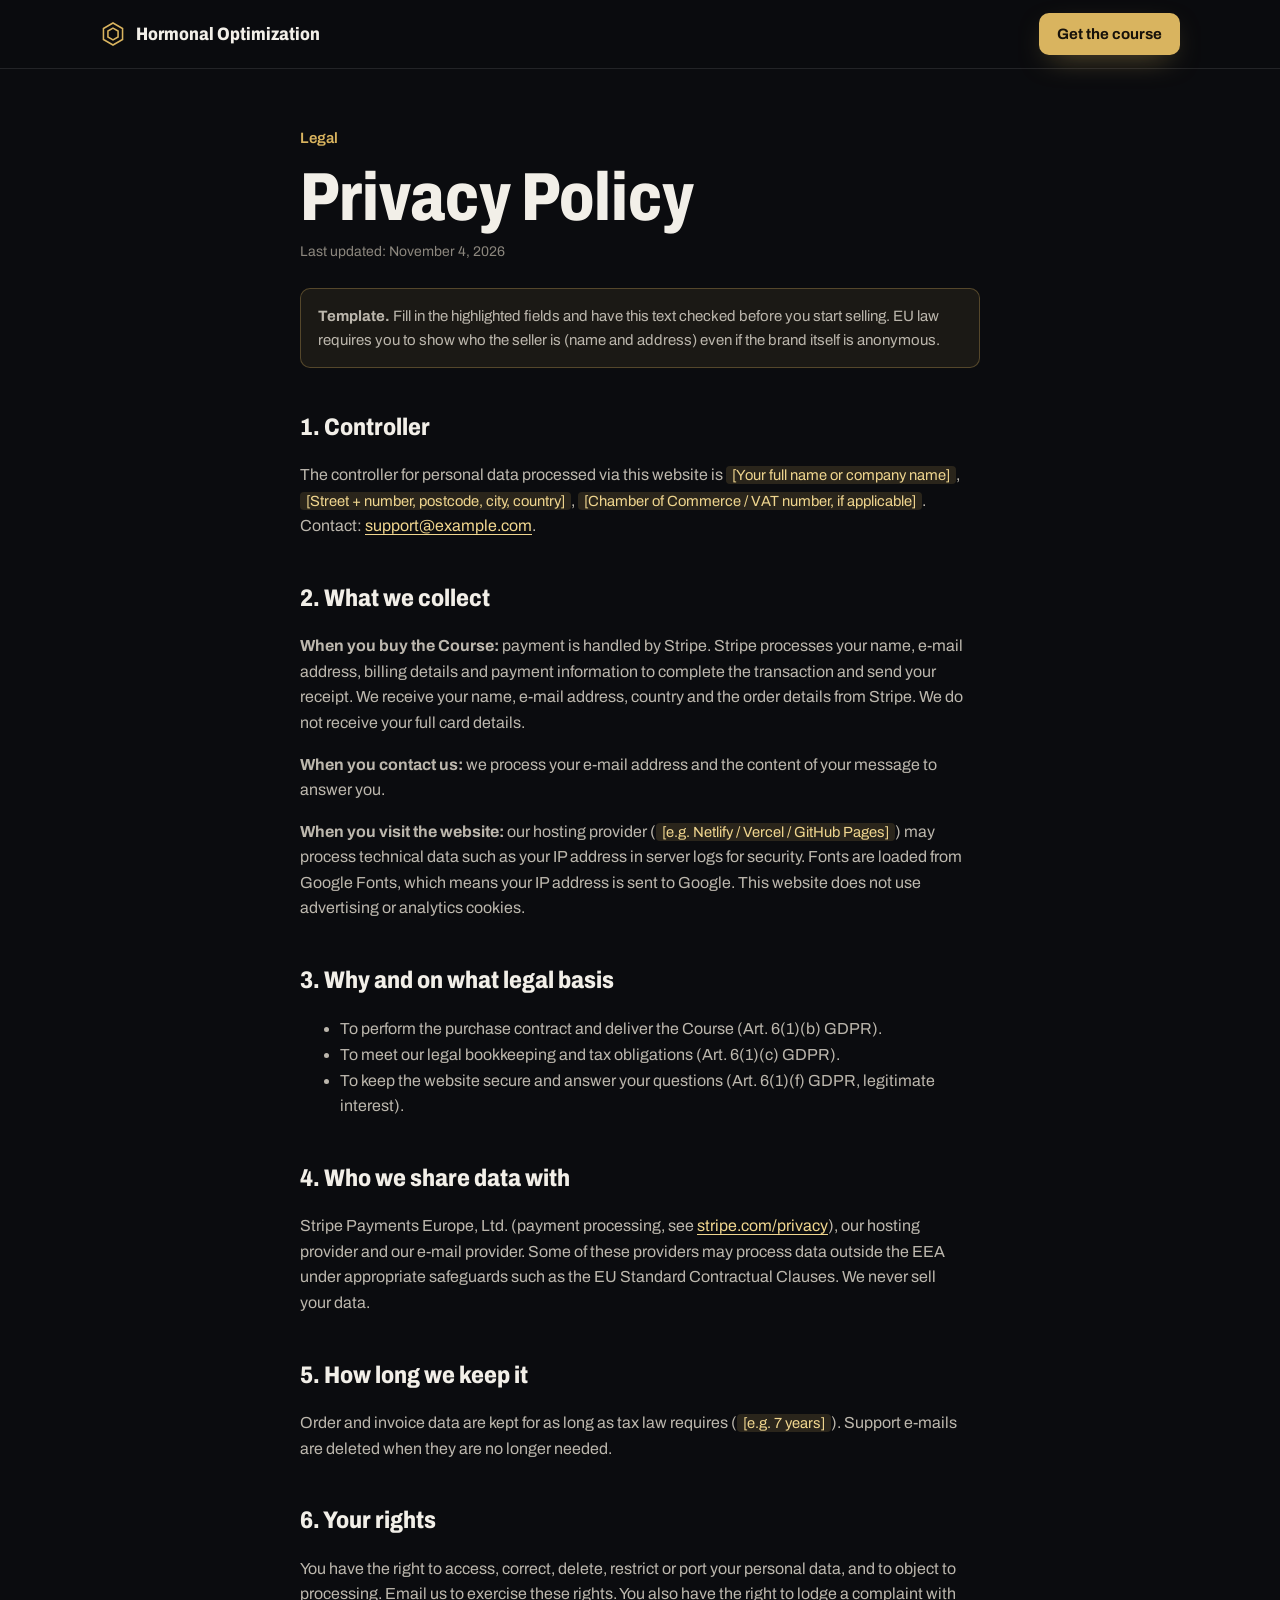
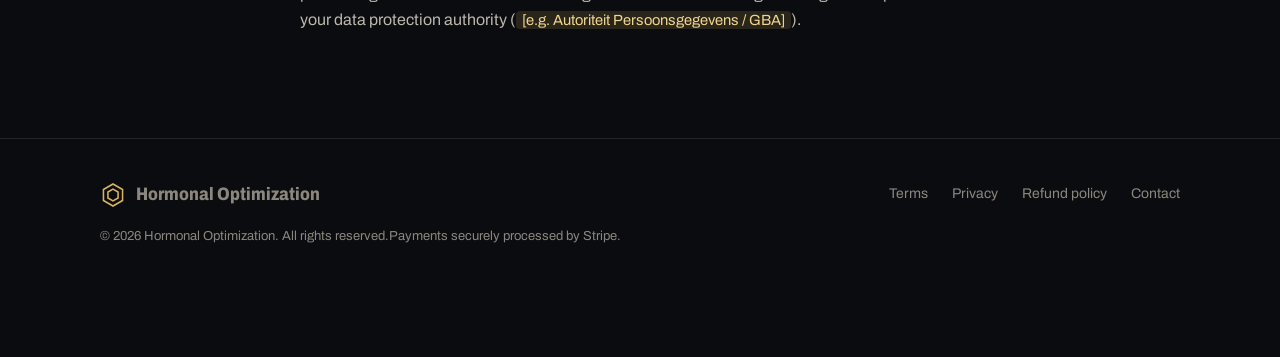
==== commit 54da1c6d: "Simplify the course page to the essentials Remove the 24h dial, quiz, hormone tabs, ticker, sources " ====
--- a/course-website/privacy.html
+++ b/course-website/privacy.html
@@ -4,11 +4,11 @@
   <meta charset="utf-8" />
   <meta name="viewport" content="width=device-width, initial-scale=1, viewport-fit=cover" />
   <title>Privacy Policy | Hormonal Optimization</title>
-  <meta name="theme-color" content="#08090c" />
+  <meta name="theme-color" content="#0b0c0f" />
   <link rel="icon" href="assets/img/favicon.svg" type="image/svg+xml" />
   <link rel="preconnect" href="https://fonts.googleapis.com" />
   <link rel="preconnect" href="https://fonts.gstatic.com" crossorigin />
-  <link href="https://fonts.googleapis.com/css2?family=Archivo:wdth,wght@62..125,400..900&family=IBM+Plex+Mono:wght@400;500&family=Instrument+Serif:ital@0;1&display=swap" rel="stylesheet" />
+  <link href="https://fonts.googleapis.com/css2?family=Archivo:wdth,wght@62..125,400..900&display=swap" rel="stylesheet" />
   <link rel="stylesheet" href="assets/css/style.css" />
 </head>
 <body>
--- a/course-website/assets/css/style.css
+++ b/course-website/assets/css/style.css
@@ -1,602 +1,236 @@
 /* ==========================================================================
-   Hormonal Optimization — course website
-   Art direction: "lab report × performance". Near-black, warm bone text,
-   one gold accent, four hormone colours used only as data colour.
-   Condensed grotesk for display, mono for lab labels, serif italic as a rare accent.
+   Hormonal Optimization: course sales page
+   Simple product page: dark, one gold accent, one typeface (Archivo).
+   The four chapter colours come from the course cover.
    ========================================================================== */
 
 :root {
-  /* colour */
-  --bg: #08090c;
-  --bg-2: #0d0f14;
-  --surface: #12151c;
-  --line: rgba(237, 228, 208, 0.09);
-  --line-strong: rgba(237, 228, 208, 0.18);
-  --text: #efe9dc;
-  --text-2: #bdb6a6;
-  --muted: #8f897c;
-  --gold: #d4ae5c;
-  --gold-2: #efd79a;
-  --gold-3: #9c7a36;
-  --on-gold: #15100a;
-
-  /* hormone data colours */
-  --thyroid: #4aa3e8;
-  --hgh: #37c47c;
-  --igf: #f08a3c;
-  --testo: #a873f0;
-
-  /* type */
-  --font-display: "Archivo", "Arial Narrow", ui-sans-serif, system-ui, sans-serif;
-  --font-body: "Archivo", ui-sans-serif, system-ui, -apple-system, "Segoe UI", Roboto, sans-serif;
-  --font-serif: "Instrument Serif", ui-serif, Georgia, serif;
-  --font-mono: "IBM Plex Mono", ui-monospace, SFMono-Regular, Menlo, monospace;
-  --stretch: 78%;
-
-  /* type scale */
-  --t-xs: 12px;
-  --t-sm: 14px;
-  --t-base: 17px;
-  --t-lg: clamp(18px, 1.4vw, 20px);
-  --t-h3: clamp(26px, 2.6vw, 36px);
-  --t-h2: clamp(46px, 7vw, 96px);
-  --t-hero: clamp(54px, 7.3vw, 116px);
-
-  /* shape & space */
-  --r-sm: 6px;
+  --bg: #0b0c0f;
+  --surface: #14161b;
+  --line: rgba(255, 255, 255, 0.1);
+  --text: #f2efe8;
+  --text-2: #bcb7ad;
+  --muted: #8c877e;
+  --gold: #d9b45f;
+  --gold-2: #f0d68f;
+  --on-gold: #17120a;
+
+  /* chapter colours (brightened from the PDF cover) */
+  --c1: #3d8fd1;
+  --c2: #2fae6a;
+  --c3: #e07b35;
+  --c4: #9a62e0;
+  --c5: var(--gold);
+
+  --font: "Archivo", ui-sans-serif, system-ui, -apple-system, "Segoe UI", Roboto, sans-serif;
   --r: 10px;
-  --r-lg: 14px;
-  --gutter: clamp(16px, 4vw, 48px);
-  --max: 1240px;
-  --nav-h: 72px;
-  --section: clamp(96px, 13vw, 168px);
-
-  /* motion */
+  --gutter: clamp(16px, 4vw, 40px);
+  --max: 1160px;
+  --nav-h: 68px;
   --ease: cubic-bezier(0.22, 1, 0.36, 1);
-  --dur-fast: 0.2s;
-  --dur: 0.45s;
 
   color-scheme: dark;
 }
 
-*,
-*::before,
-*::after { box-sizing: border-box; }
-
-html { -webkit-text-size-adjust: 100%; scroll-behavior: smooth; scroll-padding-top: calc(var(--nav-h) + 12px); }
-
+*, *::before, *::after { box-sizing: border-box; }
+html { -webkit-text-size-adjust: 100%; scroll-behavior: smooth; scroll-padding-top: calc(var(--nav-h) + 8px); }
 body {
-  margin: 0;
-  background: var(--bg);
-  color: var(--text);
-  font-family: var(--font-body);
-  font-size: var(--t-base);
-  line-height: 1.6;
-  -webkit-font-smoothing: antialiased;
-  -moz-osx-font-smoothing: grayscale;
-  overflow-x: hidden;
-}
-
-img, svg, canvas { display: block; max-width: 100%; }
+  margin: 0; background: var(--bg); color: var(--text);
+  font-family: var(--font); font-size: 17px; line-height: 1.6;
+  -webkit-font-smoothing: antialiased; overflow-x: hidden;
+}
+img, svg { display: block; max-width: 100%; }
 img { height: auto; }
 a { color: inherit; text-decoration: none; }
 button { font: inherit; color: inherit; cursor: pointer; }
-::selection { background: var(--gold); color: var(--on-gold); }
 :focus-visible { outline: 2px solid var(--gold-2); outline-offset: 3px; border-radius: 4px; }
 h1, h2, h3 { text-wrap: balance; }
 p { text-wrap: pretty; }
 
-.sr-only { position: absolute; width: 1px; height: 1px; padding: 0; margin: -1px; overflow: hidden; clip: rect(0, 0, 0, 0); white-space: nowrap; border: 0; }
-.skip { position: absolute; left: 16px; top: -60px; z-index: 300; padding: 10px 16px; border-radius: var(--r); background: var(--gold); color: var(--on-gold); font-weight: 600; }
-.skip:focus { top: 12px; }
-
 .container { width: 100%; max-width: var(--max); margin: 0 auto; padding-left: var(--gutter); padding-right: var(--gutter); }
 
-/* ---------------------------------------------------------------- type */
-.display {
-  font-family: var(--font-display);
-  font-stretch: var(--stretch);
-  font-weight: 800;
-  letter-spacing: -0.015em;
-  line-height: 0.9;
-}
-.serif { font-family: var(--font-serif); font-style: italic; font-weight: 400; font-stretch: normal; letter-spacing: -0.01em; }
-.gold { color: var(--gold-2); }
-.gold-grad {
-  background: linear-gradient(100deg, var(--gold-3), var(--gold-2) 45%, var(--gold));
-  -webkit-background-clip: text; background-clip: text; color: transparent;
-}
-
-.label {
-  font-family: var(--font-mono); font-size: var(--t-xs); font-weight: 500;
-  letter-spacing: 0.14em; text-transform: uppercase; color: var(--muted);
-}
-.label-gold { color: var(--gold); }
-.ref { display: inline-flex; gap: 10px; align-items: baseline; }
-.ref b { color: var(--gold); font-weight: 500; }
-
-.h2 { font-size: var(--t-h2); margin: 18px 0 0; }
-.h2 .serif { font-size: 1.04em; }
-.h2-sm { font-size: clamp(42px, 5vw, 72px); }
-.lead { color: var(--text-2); font-size: var(--t-lg); max-width: 60ch; margin: 22px 0 0; }
-
-.section { position: relative; padding-block: var(--section); }
-.section-head { display: grid; grid-template-columns: 1fr; gap: 0; max-width: 820px; margin-bottom: clamp(44px, 6vw, 80px); }
-.section-head.split { max-width: none; grid-template-columns: minmax(0, 1.1fr) minmax(0, 0.9fr); gap: 24px 60px; align-items: end; }
-.section-head.split .lead { margin-top: 0; }
-@media (max-width: 860px) { .section-head.split { grid-template-columns: 1fr; } }
-
-.grain {
-  pointer-events: none; position: fixed; inset: 0; z-index: 90; opacity: 0.045;
-  background-image: url("data:image/svg+xml;utf8,<svg xmlns='http://www.w3.org/2000/svg' width='160' height='160'><filter id='n'><feTurbulence type='fractalNoise' baseFrequency='0.9' numOctaves='3' stitchTiles='stitch'/></filter><rect width='100%' height='100%' filter='url(%23n)'/></svg>");
-}
-
-/* ------------------------------------------------------------- buttons */
+/* Headings: condensed and heavy, no decorative accents */
+.h1, .h2 { font-stretch: 80%; font-weight: 800; letter-spacing: -0.01em; line-height: 0.95; margin: 0; }
+.h1 { font-size: clamp(52px, 7.6vw, 104px); }
+.h2 { font-size: clamp(38px, 5vw, 64px); }
+.accent { color: var(--gold); }
+.kicker { font-size: 15px; font-weight: 600; color: var(--gold); margin: 0 0 18px; }
+.lead { font-size: clamp(18px, 1.6vw, 21px); color: var(--text-2); max-width: 32em; margin: 22px 0 0; }
+
+.section { padding-block: clamp(80px, 11vw, 140px); }
+
+/* ---------------------------------------------------------------- buttons */
 .btn {
   --h: 56px;
-  position: relative; display: inline-flex; align-items: center; justify-content: center; gap: 14px;
-  min-height: var(--h); padding: 0 24px; border-radius: var(--r); border: 0;
-  font-family: var(--font-body); font-weight: 600; font-size: 16px; letter-spacing: -0.005em; white-space: nowrap;
-  transition: transform var(--dur) var(--ease), box-shadow var(--dur) var(--ease), background-color var(--dur-fast);
-  overflow: hidden; isolation: isolate;
-}
-.btn-primary {
-  color: var(--on-gold);
-  background: linear-gradient(180deg, var(--gold-2), var(--gold) 60%, #c39d4c);
-  box-shadow: 0 1px 0 rgba(255, 240, 200, 0.5) inset, 0 12px 32px -14px rgba(212, 174, 92, 0.7);
-}
-.btn-primary::after {
-  content: ""; position: absolute; top: 0; bottom: 0; left: -60%; width: 50%; z-index: -1;
-  background: linear-gradient(100deg, transparent, rgba(255, 255, 255, 0.55), transparent);
-  transform: skewX(-20deg); transition: left 0.7s var(--ease);
-}
-.btn-primary:hover { transform: translateY(-2px); box-shadow: 0 1px 0 rgba(255, 240, 200, 0.5) inset, 0 18px 40px -14px rgba(212, 174, 92, 0.85); }
-.btn-primary:hover::after { left: 120%; }
+  display: inline-flex; align-items: center; justify-content: center; gap: 12px;
+  min-height: var(--h); padding: 0 26px; border: 0; border-radius: var(--r);
+  font-weight: 700; font-size: 17px; white-space: nowrap;
+  transition: transform 0.3s var(--ease), background-color 0.2s, box-shadow 0.3s var(--ease);
+}
+.btn-primary { background: var(--gold); color: var(--on-gold); box-shadow: 0 10px 30px -12px rgba(217, 180, 95, 0.6); }
+.btn-primary:hover { background: var(--gold-2); transform: translateY(-2px); box-shadow: 0 16px 36px -12px rgba(217, 180, 95, 0.7); }
 .btn-primary:active { transform: translateY(0); }
-.btn-outline { color: var(--text); background: transparent; box-shadow: 0 0 0 1px var(--line-strong) inset; }
-.btn-outline:hover { background: rgba(237, 228, 208, 0.06); box-shadow: 0 0 0 1px rgba(237, 228, 208, 0.32) inset; }
-.btn-price { font-family: var(--font-mono); font-size: 14px; font-weight: 500; padding-left: 14px; border-left: 1px solid rgba(21, 16, 10, 0.25); }
-.btn-arrow { width: 18px; height: 18px; flex: none; transition: transform var(--dur) var(--ease); }
+.btn-ghost { color: var(--text); box-shadow: 0 0 0 1px var(--line) inset; background: transparent; }
+.btn-ghost:hover { background: rgba(255, 255, 255, 0.05); }
+.btn-sm { --h: 42px; padding: 0 18px; font-size: 15px; }
+.btn-lg { --h: 62px; padding: 0 32px; font-size: 18px; }
+.btn-block { width: 100%; }
+.btn-arrow { width: 18px; height: 18px; transition: transform 0.3s var(--ease); }
 .btn:hover .btn-arrow { transform: translateX(3px); }
-.btn-sm { --h: 42px; padding: 0 16px; font-size: 14px; gap: 10px; }
-.btn-sm .btn-price { font-size: 12.5px; padding-left: 10px; }
-.btn-lg { --h: 62px; padding: 0 28px; font-size: 17px; }
-
-/* ------------------------------------------------------------------ nav */
-.nav {
-  position: fixed; top: 0; left: 0; right: 0; z-index: 80; height: var(--nav-h);
-  display: flex; align-items: center;
-  transition: background-color var(--dur), box-shadow var(--dur), transform 0.5s var(--ease);
-}
-.nav.scrolled { background: rgba(8, 9, 12, 0.82); backdrop-filter: blur(14px); -webkit-backdrop-filter: blur(14px); box-shadow: 0 1px 0 var(--line); }
-.nav.hidden { transform: translateY(-100%); }
-.nav .container { display: flex; align-items: center; justify-content: space-between; gap: 24px; }
-.brand { display: inline-flex; align-items: center; gap: 12px; }
-.brand-mark { width: 28px; height: 28px; fill: none; stroke: var(--gold); stroke-width: 2.2; flex: none; }
-.brand-text { font-family: var(--font-display); font-stretch: 85%; font-weight: 700; font-size: 17px; line-height: 1.1; }
-.brand-text small { display: block; font-family: var(--font-mono); font-stretch: normal; font-weight: 400; font-size: 10px; letter-spacing: 0.18em; color: var(--muted); text-transform: uppercase; }
-.nav-links { display: flex; align-items: center; gap: 30px; font-size: var(--t-sm); color: var(--text-2); }
-.nav-links a { position: relative; padding: 6px 0; transition: color var(--dur-fast); }
-.nav-links a::after { content: ""; position: absolute; left: 0; right: 0; bottom: 0; height: 1px; background: var(--gold); transform: scaleX(0); transform-origin: left; transition: transform var(--dur) var(--ease); }
-.nav-links a:hover, .nav-links a[aria-current="true"] { color: var(--text); }
-.nav-links a[aria-current="true"]::after { transform: scaleX(1); }
-.nav-cta { display: flex; align-items: center; gap: 10px; }
-.menu-btn { display: none; width: 44px; height: 44px; border-radius: var(--r); border: 0; background: transparent; box-shadow: 0 0 0 1px var(--line-strong) inset; }
-.menu-btn span { display: block; width: 18px; height: 1.5px; margin: 5px auto; background: var(--text); transition: transform var(--dur) var(--ease); }
-.menu-open .menu-btn span:first-child { transform: translateY(3.25px) rotate(45deg); }
-.menu-open .menu-btn span:last-child { transform: translateY(-3.25px) rotate(-45deg); }
-.mobile-menu {
-  position: fixed; inset: 0; z-index: 70; background: var(--bg);
-  display: flex; flex-direction: column; justify-content: center; gap: 4px;
-  padding: var(--nav-h) var(--gutter) 40px;
-  opacity: 0; visibility: hidden; transition: opacity var(--dur), visibility var(--dur);
-}
-.menu-open .mobile-menu { opacity: 1; visibility: visible; transition: opacity var(--dur), visibility 0s; }
-.mobile-menu > a:not(.btn) { display: flex; justify-content: space-between; align-items: baseline; font-family: var(--font-display); font-stretch: var(--stretch); font-weight: 800; font-size: 44px; line-height: 1.1; padding: 10px 0; border-bottom: 1px solid var(--line); }
-.mobile-menu > a:not(.btn) span { font-family: var(--font-mono); font-stretch: normal; font-weight: 400; font-size: 12px; color: var(--muted); letter-spacing: 0.1em; }
-.mobile-menu .btn { margin-top: 28px; }
-@media (max-width: 920px) {
-  .nav-links { display: none; }
-  .menu-btn { display: block; }
-}
-@media (max-width: 520px) { .nav-cta .btn { display: none; } }
-
-/* ----------------------------------------------------------------- hero */
-.hero { position: relative; min-height: min(100svh, 980px); display: flex; align-items: center; padding: calc(var(--nav-h) + 24px) 0 72px; overflow: hidden; }
-.lattice { position: absolute; inset: 0; width: 100%; height: 100%; z-index: 0; }
-.hero::after { content: ""; position: absolute; left: 0; right: 0; bottom: 0; height: 180px; background: linear-gradient(to bottom, transparent, var(--bg)); z-index: 1; pointer-events: none; }
-.hero .container { position: relative; z-index: 2; display: grid; grid-template-columns: minmax(0, 1.25fr) minmax(0, 0.75fr); gap: 40px; align-items: center; }
-.hero-title { font-size: var(--t-hero); margin: 22px 0 0; }
-.hero-title .line { display: block; overflow: hidden; padding-bottom: 0.05em; }
-.hero-title .word { display: inline-block; }
-.hero-title .serif { font-size: 1.06em; padding-right: 0.04em; }
-.hero-sub { color: var(--text-2); font-size: var(--t-lg); max-width: 34em; margin: 26px 0 0; }
-.hero-sub strong { color: var(--text); font-weight: 600; }
-.hero-actions { display: flex; flex-wrap: wrap; gap: 12px; margin-top: 34px; }
-.hero-spec { display: grid; grid-template-columns: repeat(4, auto); justify-content: start; margin: 38px 0 0; padding: 0; border-top: 1px solid var(--line); max-width: 600px; }
-.hero-spec div { padding: 14px 22px 0 0; margin-right: 22px; border-right: 1px solid var(--line); }
-.hero-spec div:last-child { border-right: 0; margin-right: 0; }
-.hero-spec dt { font-family: var(--font-mono); font-size: 10.5px; letter-spacing: 0.14em; text-transform: uppercase; color: var(--muted); }
-.hero-spec dd { margin: 4px 0 0; font-family: var(--font-display); font-stretch: 85%; font-weight: 700; font-size: 20px; }
-@media (max-width: 560px) {
-  .hero-spec { grid-template-columns: 1fr 1fr; row-gap: 14px; }
-  .hero-spec div:nth-child(2) { border-right: 0; margin-right: 0; }
-}
-
-.hero-visual { position: relative; aspect-ratio: 1; width: 100%; max-width: 540px; justify-self: end; }
-.hero-visual .ring { position: absolute; inset: 4%; border-radius: 50%; border: 1px solid var(--line); }
-.hero-visual .ring-2 { inset: 17%; border-color: rgba(212, 174, 92, 0.16); }
-.hero-visual .halo { position: absolute; inset: 22%; border-radius: 50%; background: radial-gradient(circle, rgba(212, 174, 92, 0.18), transparent 66%); }
-.molecule { position: absolute; inset: 18% 6%; width: 88%; height: 64%; overflow: visible; }
-.molecule .bond { fill: none; stroke: url(#molGrad); stroke-width: 2.4; stroke-linecap: round; }
-.molecule .bond-2 { stroke-width: 1.6; opacity: 0.8; }
-.molecule .atom { fill: var(--bg); stroke: var(--gold-2); stroke-width: 1.6; }
-.molecule text { font-family: var(--font-mono); font-size: 15px; fill: var(--gold-2); font-weight: 500; }
-.molecule .pulse-dot { fill: #fff; }
-.mol-caption { position: absolute; left: 50%; bottom: 0; transform: translateX(-50%); text-align: center; white-space: nowrap; }
-.mol-caption .label { display: block; }
-.mol-caption .formula { font-family: var(--font-mono); font-size: 13px; color: var(--gold-2); margin-top: 4px; }
-.chip {
-  --c: var(--gold);
-  position: absolute; display: inline-flex; align-items: center; gap: 8px; padding: 7px 12px 7px 10px; border-radius: var(--r-sm);
-  font-family: var(--font-mono); font-size: 12px; color: var(--text); background: rgba(13, 15, 20, 0.86);
-  box-shadow: 0 0 0 1px var(--line-strong) inset; white-space: nowrap;
-}
-.chip i { width: 8px; height: 8px; border-radius: 2px; background: var(--c); }
-.chip-1 { --c: var(--thyroid); top: 8%; left: 0; }
-.chip-2 { --c: var(--hgh); top: 16%; right: 0; }
-.chip-3 { --c: var(--igf); bottom: 9%; left: 0; }
-.chip-4 { --c: var(--testo); bottom: 14%; right: 0; }
-
-@media (max-width: 960px) {
+
+.ticks { display: flex; flex-wrap: wrap; gap: 6px 20px; margin: 16px 0 0; padding: 0; list-style: none; font-size: 15px; color: var(--text-2); }
+.ticks li { display: inline-flex; align-items: center; gap: 8px; }
+.ticks svg { width: 16px; height: 16px; color: var(--gold); flex: none; }
+
+/* -------------------------------------------------------------------- nav */
+.nav { position: fixed; inset: 0 0 auto; z-index: 50; height: var(--nav-h); display: flex; align-items: center; transition: background-color 0.3s, box-shadow 0.3s; }
+.nav.scrolled { background: rgba(11, 12, 15, 0.9); backdrop-filter: blur(10px); -webkit-backdrop-filter: blur(10px); box-shadow: 0 1px 0 var(--line); }
+.nav .container { display: flex; align-items: center; justify-content: space-between; gap: 16px; }
+.brand { display: inline-flex; align-items: center; gap: 10px; font-weight: 800; font-stretch: 85%; font-size: 18px; }
+.brand-mark { width: 26px; height: 26px; fill: none; stroke: var(--gold); stroke-width: 2.4; flex: none; }
+.brand-text small { display: none; }
+
+/* ------------------------------------------------------------------- hero */
+.hero { padding: calc(var(--nav-h) + clamp(32px, 6vw, 72px)) 0 clamp(64px, 9vw, 110px); overflow-x: clip; }
+.hero .container { display: grid; grid-template-columns: minmax(0, 1.15fr) minmax(0, 0.85fr); gap: clamp(32px, 6vw, 80px); align-items: center; }
+.hero-actions { margin-top: 34px; }
+
+.cover { position: relative; width: min(100%, 400px); justify-self: center; aspect-ratio: 720 / 1018; perspective: 1200px; }
+.cover-stack { position: absolute; inset: 0; transform-style: preserve-3d; transition: transform 0.6s var(--ease); }
+.cover img { position: absolute; inset: 0; width: 100%; height: 100%; object-fit: cover; border-radius: 4px; box-shadow: 0 30px 60px -20px rgba(0, 0, 0, 0.9), 0 0 0 1px rgba(255, 255, 255, 0.06); }
+.cover .p2 { transform: translate(7%, 3%) rotate(5deg); filter: brightness(0.6); }
+.cover .p3 { transform: translate(-6%, 4%) rotate(-5deg); filter: brightness(0.5); }
+
+@media (max-width: 860px) {
   .hero .container { grid-template-columns: 1fr; }
-  .hero-visual { justify-self: center; max-width: 380px; order: -1; margin-bottom: -16px; width: 88%; }
-}
-@media (max-width: 520px) {
-  .hero-visual { max-width: 300px; }
-  .chip { font-size: 11px; padding: 5px 9px 5px 8px; }
+  .cover { width: min(70%, 300px); margin-top: 8px; }
   .hero-actions .btn { width: 100%; }
 }
 
-/* -------------------------------------------------------------- ticker */
-.ticker { position: relative; z-index: 2; border-block: 1px solid var(--line); padding-block: 16px; overflow: hidden; background: var(--bg-2); }
-.ticker-track { display: flex; width: max-content; will-change: transform; }
-.ticker-group { display: flex; align-items: center; flex-shrink: 0; }
-.ticker-item { display: inline-flex; align-items: center; gap: 14px; padding-right: 38px; font-family: var(--font-mono); font-size: 13px; letter-spacing: 0.08em; text-transform: uppercase; color: var(--text-2); white-space: nowrap; }
-.ticker-item b { font-weight: 500; color: var(--gold); }
-
-/* ------------------------------------------------------------ manifesto */
-.manifesto { padding-block: clamp(110px, 15vw, 200px); }
-.manifesto p { font-family: var(--font-display); font-stretch: 88%; font-weight: 700; font-size: clamp(30px, 4.4vw, 60px); line-height: 1.1; letter-spacing: -0.01em; max-width: 1080px; margin: 26px 0 0; }
-.manifesto .w { opacity: 0.18; }
-.reduced .manifesto .w { opacity: 1; }
-.manifesto .w.serif { color: var(--gold-2); font-weight: 400; }
-.manifesto-foot { margin-top: 44px; }
-
-/* --------------------------------------------------------------- system */
-.system { border-top: 1px solid var(--line); }
-.rail { position: relative; display: grid; grid-template-columns: repeat(4, 1fr); }
-.rail-line { position: absolute; left: 12.5%; right: 12.5%; top: 52px; height: 2px; background: var(--line-strong); }
-.rail-line span { position: absolute; inset: 0; background: linear-gradient(90deg, var(--thyroid), var(--hgh), var(--igf), var(--testo)); transform-origin: left; }
-.node {
-  --c: var(--gold);
-  position: relative; display: flex; flex-direction: column; align-items: center; gap: 4px; text-align: center;
-  padding: 24px 8px 26px; border: 0; background: transparent; border-bottom: 2px solid transparent;
-  transition: border-color var(--dur), background-color var(--dur);
-}
-.node:hover { background: rgba(237, 228, 208, 0.025); }
-.node[aria-selected="true"] { border-bottom-color: var(--c); background: linear-gradient(180deg, transparent, color-mix(in srgb, var(--c) 7%, transparent)); }
-.node-dot {
-  position: relative; z-index: 1; width: 58px; height: 58px; margin-bottom: 12px; display: grid; place-items: center;
-  font-family: var(--font-mono); font-size: 13px; color: var(--c);
-  clip-path: polygon(50% 0, 100% 25%, 100% 75%, 50% 100%, 0 75%, 0 25%);
-  background: var(--c);
-  transition: color var(--dur);
-}
-.node-dot::after { content: ""; position: absolute; inset: 1.5px; z-index: -1; background: var(--bg); clip-path: polygon(50% 0, 100% 25%, 100% 75%, 50% 100%, 0 75%, 0 25%); transition: background-color var(--dur); }
-.node-dot b { position: relative; z-index: 1; font-weight: 500; }
-.node[aria-selected="true"] .node-dot { color: var(--on-gold); }
-.node[aria-selected="true"] .node-dot::after { background: var(--c); }
-.node-name { font-family: var(--font-display); font-stretch: 85%; font-weight: 700; font-size: 20px; line-height: 1.1; }
-.node-role { font-size: var(--t-sm); color: var(--muted); }
-.node[aria-selected="true"] .node-role { color: var(--text-2); }
-
-.panels { border-top: 1px solid var(--line); }
-.hpanel { --c: var(--gold); display: grid; grid-template-columns: minmax(0, 0.9fr) minmax(0, 1.1fr); gap: 40px clamp(40px, 6vw, 96px); padding-top: clamp(40px, 5vw, 64px); }
-.hpanel[hidden] { display: none; }
-.hpanel:focus { outline: none; }
-.hpanel-id { display: grid; grid-template-columns: auto minmax(0, 1fr); gap: 0 26px; align-items: start; }
-.hpanel-icon { width: 88px; height: 88px; color: var(--c); grid-row: span 3; }
-.hpanel-icon svg { width: 100%; height: 100%; overflow: visible; }
-.hpanel h3 { font-family: var(--font-display); font-stretch: var(--stretch); font-weight: 800; font-size: clamp(36px, 4vw, 56px); line-height: 0.92; margin: 6px 0 0; }
-.hpanel .role { font-family: var(--font-serif); font-style: italic; font-size: clamp(24px, 2.4vw, 32px); color: var(--c); line-height: 1.1; margin-top: 8px; }
-.hpanel-body > p { color: var(--text-2); font-size: var(--t-lg); margin: 0; max-width: 52ch; }
-.facts-table { display: grid; grid-template-columns: auto 1fr; margin: 28px 0 0; border-top: 1px solid var(--line); }
-.facts-table dt, .facts-table dd { padding: 12px 0; border-bottom: 1px solid var(--line); margin: 0; }
-.facts-table dt { padding-right: 28px; }
-.facts-table dd { color: var(--text); font-size: 15.5px; }
-.learn { list-style: none; margin: 28px 0 0; padding: 0; display: grid; grid-template-columns: 1fr 1fr; gap: 10px 24px; }
-.learn li { display: flex; gap: 12px; font-size: 15px; color: var(--text-2); }
-.learn li span { font-family: var(--font-mono); font-size: 12px; color: var(--c); flex: none; padding-top: 2px; }
+/* ---------------------------------------------------------------- learn */
+.chapters { list-style: none; margin: clamp(36px, 5vw, 56px) 0 0; padding: 0; border-top: 1px solid var(--line); }
+.chapter { --c: var(--gold); display: grid; grid-template-columns: 56px minmax(0, 320px) minmax(0, 1fr); align-items: center; gap: 16px; padding: 24px 0; border-bottom: 1px solid var(--line); position: relative; }
+.chapter::before { content: ""; position: absolute; left: 0; top: -1px; height: 2px; width: 0; background: var(--c); transition: width 0.6s var(--ease); }
+.chapter:hover::before { width: 100%; }
+.chapter-no { width: 40px; height: 40px; display: grid; place-items: center; border-radius: 8px; background: var(--c); color: #0b0c0f; font-weight: 800; font-size: 17px; }
+.chapter h3 { margin: 0; font-stretch: 85%; font-weight: 800; font-size: clamp(24px, 2.6vw, 32px); line-height: 1.1; }
+.chapter p { margin: 0; color: var(--text-2); font-size: 18px; }
+.chapter:nth-child(1) { --c: var(--c1); } .chapter:nth-child(2) { --c: var(--c2); } .chapter:nth-child(3) { --c: var(--c3); } .chapter:nth-child(4) { --c: var(--c4); } .chapter:nth-child(5) { --c: var(--c5); }
+@media (max-width: 640px) {
+  .chapter { grid-template-columns: 48px 1fr; gap: 4px 14px; padding: 20px 0; }
+  .chapter-no { grid-row: span 2; }
+  .chapter p { font-size: 16px; }
+}
+
+/* ------------------------------------------------------------- buy block */
+.buy { background: var(--surface); border-block: 1px solid var(--line); overflow-x: clip; }
+.buy .container { display: grid; grid-template-columns: minmax(0, 1fr) minmax(0, 1fr); gap: clamp(40px, 7vw, 96px); align-items: center; }
+.pages { position: relative; height: 460px; }
+.pages .pg { position: absolute; left: 50%; top: 50%; width: 250px; aspect-ratio: 720 / 1018; margin: -177px 0 0 -125px; border-radius: 4px; overflow: hidden; box-shadow: 0 24px 50px -16px rgba(0, 0, 0, 0.85); transition: transform 0.9s var(--ease); }
+.pages .pg img { width: 100%; height: 100%; object-fit: cover; }
+.pages .pg:nth-child(1) { transform: rotate(-3deg); }
+.pages .pg:nth-child(2) { transform: rotate(2deg); }
+.pages .pg:nth-child(3) { transform: rotate(-1deg); }
+.pages.open .pg:nth-child(1) { transform: translate(-46%, 6%) rotate(-9deg); }
+.pages.open .pg:nth-child(2) { transform: translate(46%, 6%) rotate(9deg); }
+.pages.open .pg:nth-child(3) { transform: translate(0, -2%) rotate(0deg); }
+.pages-note { position: absolute; left: 0; right: 0; bottom: 0; text-align: center; font-size: 14px; color: var(--muted); }
+
+.includes { list-style: none; padding: 0; margin: 28px 0 0; display: grid; gap: 12px; }
+.includes li { display: flex; gap: 12px; align-items: flex-start; font-size: 18px; }
+.includes svg { width: 22px; height: 22px; color: var(--gold); flex: none; margin-top: 3px; }
+.price { display: flex; align-items: baseline; gap: 12px; margin: 34px 0 18px; }
+.price b { font-stretch: 80%; font-weight: 800; font-size: clamp(64px, 7vw, 88px); line-height: 1; }
+.price span { color: var(--muted); font-size: 16px; }
+.secure { display: flex; align-items: center; gap: 8px; margin-top: 14px; font-size: 14px; color: var(--muted); }
+.secure svg { width: 16px; height: 16px; color: var(--gold); flex: none; }
 @media (max-width: 860px) {
-  .hpanel { grid-template-columns: 1fr; }
-  .learn { grid-template-columns: 1fr; }
-  .node-role { display: none; }
-  .node-name { font-size: 15px; }
-  .node-dot { width: 46px; height: 46px; font-size: 11.5px; margin-bottom: 8px; }
-  .rail-line { top: 45px; }
-  .node { padding: 22px 2px 18px; }
-}
-@media (max-width: 480px) {
-  .hpanel-id { grid-template-columns: 1fr; }
-  .hpanel-icon { width: 64px; height: 64px; grid-row: auto; margin-bottom: 14px; }
-}
-
-/* -------------------------------------------------------------- protocol */
-.protocol { position: relative; padding-top: var(--section); overflow: hidden; }
-.protocol-sky { position: absolute; inset: 0; z-index: 0; pointer-events: none; background: radial-gradient(70% 60% at 30% 60%, var(--sky, rgba(240, 138, 60, 0.12)), transparent 70%); }
-.protocol .container { position: relative; z-index: 1; }
-.facts { display: grid; grid-template-columns: repeat(3, minmax(0, 1fr)); margin: 0; border-top: 1px solid var(--line); }
-.facts div { padding: 16px 18px 0 0; }
-.facts div + div { padding-left: 18px; border-left: 1px solid var(--line); }
-.facts dt { font-family: var(--font-display); font-stretch: 85%; font-weight: 800; font-size: clamp(30px, 3.4vw, 46px); line-height: 1; font-variant-numeric: tabular-nums; }
-.facts dt small { font-size: 0.5em; color: var(--gold); font-weight: 700; margin-left: 2px; }
-.facts dd { margin: 10px 0 0; color: var(--text-2); font-size: var(--t-sm); line-height: 1.45; }
-.facts-src { grid-column: 1 / -1; margin-top: 14px; }
-@media (max-width: 520px) { .facts div { padding-right: 10px; } .facts div + div { padding-left: 10px; } .facts dd { font-size: 13px; } }
-
-.protocol-stage { position: relative; height: 100svh; min-height: 640px; display: grid; grid-template-columns: 1fr 1fr; gap: 60px; align-items: center; }
-.dial-wrap { position: relative; width: min(100%, 500px); aspect-ratio: 1; justify-self: center; }
-.dial { width: 100%; height: 100%; overflow: visible; }
-.dial .ring { fill: none; stroke: var(--line-strong); stroke-width: 1; }
-.dial .tick { stroke: rgba(237, 228, 208, 0.28); stroke-width: 1; }
-.dial .tick.major { stroke: rgba(237, 228, 208, 0.6); stroke-width: 1.5; }
-.dial .hour-label { font-family: var(--font-mono); font-size: 11px; fill: var(--muted); text-anchor: middle; dominant-baseline: middle; }
-.dial .night-arc { fill: none; stroke: rgba(168, 115, 240, 0.3); stroke-width: 12; }
-.dial .fast-arc { fill: none; stroke: rgba(55, 196, 124, 0.26); stroke-width: 12; }
-.dial .progress { fill: none; stroke: url(#dialGrad); stroke-width: 3; stroke-linecap: round; }
-.dial .event-dot { fill: var(--bg); stroke: var(--gold); stroke-width: 1.5; }
-.dial .event-dot.active { fill: var(--gold); }
-.dial .hand { stroke: var(--gold-2); stroke-width: 2; stroke-linecap: round; }
-.dial .hand-tip { fill: var(--gold-2); }
-.dial-center { position: absolute; inset: 0; display: flex; flex-direction: column; align-items: center; justify-content: center; text-align: center; pointer-events: none; }
-.dial-time { font-family: var(--font-display); font-stretch: 85%; font-weight: 800; font-size: clamp(48px, 6vw, 80px); line-height: 1; font-variant-numeric: tabular-nums; }
-.dial-phase { margin-top: 10px; }
-.dial-legend { position: absolute; left: 50%; bottom: -38px; transform: translateX(-50%); display: flex; gap: 18px; white-space: nowrap; }
-.dial-legend span { display: inline-flex; align-items: center; gap: 7px; }
-.dial-legend i { width: 14px; height: 4px; border-radius: 2px; }
-
-.steps { position: relative; height: 420px; }
-.step { position: absolute; inset: 0; display: flex; flex-direction: column; justify-content: center; opacity: 0; pointer-events: none; }
-.step.active { opacity: 1; pointer-events: auto; }
-.step h3 { font-family: var(--font-display); font-stretch: var(--stretch); font-weight: 800; font-size: clamp(40px, 4.6vw, 64px); line-height: 0.95; margin: 14px 0 0; }
-.step p { color: var(--text-2); font-size: 18px; max-width: 30em; margin: 18px 0 0; }
-.step-tags { display: flex; flex-wrap: wrap; gap: 8px; margin-top: 24px; }
-.tag { --c: var(--gold); display: inline-flex; align-items: center; gap: 8px; padding: 5px 10px; border-radius: var(--r-sm); font-family: var(--font-mono); font-size: 12px; background: color-mix(in srgb, var(--c) 10%, transparent); box-shadow: 0 0 0 1px color-mix(in srgb, var(--c) 34%, transparent) inset; color: color-mix(in srgb, var(--c) 60%, #fff); }
-.tag::before { content: ""; width: 6px; height: 6px; border-radius: 1px; background: var(--c); }
-.tag.thyroid { --c: var(--thyroid); } .tag.hgh { --c: var(--hgh); } .tag.igf { --c: var(--igf); } .tag.testo { --c: var(--testo); }
-.step-locked { margin-top: 24px; display: inline-flex; align-items: center; gap: 10px; font-size: var(--t-sm); color: var(--muted); }
-.step-locked svg { width: 16px; height: 16px; color: var(--gold); flex: none; }
-.steps-progress { position: absolute; left: 0; bottom: 0; display: flex; gap: 6px; }
-.steps-progress i { width: 22px; height: 3px; border-radius: 2px; background: var(--line-strong); transition: background-color var(--dur), width var(--dur) var(--ease); }
-.steps-progress i.on { background: var(--gold); width: 36px; }
-
-.protocol.stacked .protocol-stage { height: auto; min-height: 0; grid-template-columns: 1fr; gap: 40px; padding-block: 56px 40px; }
-.protocol.stacked .dial-wrap { width: min(100%, 340px); }
-.protocol.stacked .steps { height: auto; display: grid; margin-top: 30px; border-left: 1px solid var(--line-strong); padding-left: 22px; }
-.protocol.stacked .step { position: relative; opacity: 1; pointer-events: auto; padding-block: 24px; }
-.protocol.stacked .step::before { content: ""; position: absolute; left: -27px; top: 30px; width: 9px; height: 9px; border-radius: 2px; background: var(--gold); }
-.protocol.stacked .step h3 { font-size: 34px; }
-.protocol.stacked .step p { font-size: 16px; }
-.protocol.stacked .steps-progress { display: none; }
-.protocol-cta { position: relative; z-index: 1; padding-block: 32px var(--section); display: flex; flex-wrap: wrap; align-items: center; justify-content: space-between; gap: 24px; }
-.protocol-cta p { color: var(--text-2); max-width: 60ch; margin: 0; }
-
-/* ------------------------------------------------------------------ quiz */
-.quiz-wrap { display: grid; grid-template-columns: minmax(0, 0.8fr) minmax(0, 1.2fr); gap: clamp(36px, 6vw, 90px); align-items: start; }
-.quiz-wrap .note { color: var(--muted); font-size: var(--t-sm); margin-top: 22px; max-width: 40ch; }
-.quiz-card { border-radius: var(--r-lg); background: var(--surface); box-shadow: 0 0 0 1px var(--line) inset; padding: clamp(24px, 4vw, 44px); min-height: 440px; }
-.quiz-top { display: flex; justify-content: space-between; align-items: center; gap: 16px; }
-.quiz-bar { height: 2px; background: var(--line-strong); margin: 16px 0 34px; overflow: hidden; }
-.quiz-bar span { display: block; height: 100%; width: 0; background: var(--gold); transition: width 0.6s var(--ease); }
-.quiz-q h3 { font-family: var(--font-display); font-stretch: 85%; font-weight: 800; font-size: clamp(28px, 3vw, 40px); line-height: 1.02; margin: 0 0 26px; }
-.quiz-q h3:focus, .quiz-result h3:focus { outline: none; }
-.quiz-options { display: grid; gap: 10px; }
-.quiz-opt { display: grid; grid-template-columns: 28px 1fr; gap: 14px; align-items: center; text-align: left; border: 0; border-radius: var(--r); padding: 14px 18px; background: transparent; box-shadow: 0 0 0 1px var(--line-strong) inset; font-size: 16px; line-height: 1.4; transition: background-color var(--dur-fast), box-shadow var(--dur-fast); }
-.quiz-opt kbd { display: grid; place-items: center; width: 28px; height: 28px; border-radius: var(--r-sm); font-family: var(--font-mono); font-size: 12px; color: var(--gold); box-shadow: 0 0 0 1px rgba(212, 174, 92, 0.4) inset; }
-.quiz-opt:hover { background: rgba(212, 174, 92, 0.06); box-shadow: 0 0 0 1px rgba(212, 174, 92, 0.55) inset; }
-.quiz-opt[aria-pressed="true"] { background: rgba(212, 174, 92, 0.14); box-shadow: 0 0 0 1px var(--gold) inset; }
-.quiz-result { --c: var(--gold); }
-.res-head { display: flex; gap: 22px; align-items: center; }
-.res-mark { flex: none; width: 76px; height: 76px; display: grid; place-items: center; font-family: var(--font-mono); font-size: 15px; color: var(--on-gold); background: var(--c); clip-path: polygon(50% 0, 100% 25%, 100% 75%, 50% 100%, 0 75%, 0 25%); }
-.quiz-result h3 { font-family: var(--font-display); font-stretch: var(--stretch); font-weight: 800; font-size: clamp(40px, 4.6vw, 60px); line-height: 0.95; margin: 6px 0 0; }
-.quiz-result p { color: var(--text-2); margin: 22px 0 0; max-width: 52ch; }
-.quiz-result .tag { margin-top: 18px; }
-.res-actions { display: flex; flex-wrap: wrap; gap: 10px; margin-top: 30px; }
-@media (max-width: 860px) { .quiz-wrap { grid-template-columns: 1fr; } .quiz-card { min-height: 0; } }
-
-/* ------------------------------------------------------------ curriculum */
-.curriculum-grid { display: grid; grid-template-columns: minmax(0, 0.9fr) minmax(0, 1.1fr); gap: clamp(40px, 6vw, 90px); align-items: start; }
-.preview { position: sticky; top: calc(var(--nav-h) + 40px); height: 600px; }
-.page {
-  position: absolute; left: 50%; top: 48%; width: 290px; aspect-ratio: 720 / 1018; max-width: 100%; margin: -205px 0 0 -145px;
-  border-radius: 4px; overflow: hidden; background: #fff;
-  box-shadow: 0 30px 70px -20px rgba(0, 0, 0, 0.85), 0 0 0 1px rgba(255, 255, 255, 0.06);
-  transform-origin: 50% 100%; transition: box-shadow var(--dur);
-}
-.page img { width: 100%; height: 100%; object-fit: cover; }
-.page:hover { box-shadow: 0 40px 90px -20px rgba(0, 0, 0, 0.9), 0 0 0 1px var(--gold); z-index: 9 !important; }
-.page .lock { position: absolute; left: 50%; bottom: 14%; transform: translateX(-50%); display: inline-flex; align-items: center; gap: 8px; padding: 7px 12px; border-radius: var(--r-sm); background: rgba(8, 9, 12, 0.9); color: var(--gold-2); font-family: var(--font-mono); font-size: 10.5px; letter-spacing: 0.12em; text-transform: uppercase; white-space: nowrap; }
-.page .lock svg { width: 13px; height: 13px; }
-.preview-caption { position: absolute; bottom: 0; left: 0; right: 0; text-align: center; }
-
-.chapters { border-top: 1px solid var(--line); }
-.chapter { --c: var(--gold); border-bottom: 1px solid var(--line); }
-.chapter summary { list-style: none; cursor: pointer; display: grid; grid-template-columns: 64px minmax(0, 1fr) 36px; align-items: center; gap: 12px; padding: 24px 0; }
-.chapter summary::-webkit-details-marker { display: none; }
-.ch-num { font-family: var(--font-mono); font-size: 12px; letter-spacing: 0.1em; color: var(--c); }
-.ch-title { font-family: var(--font-display); font-stretch: 85%; font-weight: 700; font-size: clamp(22px, 2.3vw, 28px); line-height: 1.12; }
-.ch-title small { display: block; font-family: var(--font-serif); font-style: italic; font-stretch: normal; font-weight: 400; color: var(--muted); font-size: 18px; margin-top: 2px; }
-.ch-plus { width: 36px; height: 36px; border-radius: var(--r-sm); box-shadow: 0 0 0 1px var(--line-strong) inset; position: relative; flex: none; transition: background-color var(--dur), box-shadow var(--dur); }
-.ch-plus::before, .ch-plus::after { content: ""; position: absolute; left: 50%; top: 50%; width: 12px; height: 1.5px; margin: -0.75px 0 0 -6px; background: var(--text); transition: transform var(--dur) var(--ease); }
-.ch-plus::after { transform: rotate(90deg); }
-details[open] > summary .ch-plus { background: var(--gold); box-shadow: none; }
-details[open] > summary .ch-plus::before, details[open] > summary .ch-plus::after { background: var(--on-gold); }
-details[open] > summary .ch-plus::after { transform: rotate(0deg); }
-.chapter summary:hover .ch-title { color: var(--gold-2); }
-.ch-body { overflow: hidden; }
-.ch-body-inner { padding: 0 0 26px 76px; }
-.ch-body p { color: var(--text-2); margin: 0 0 14px; font-size: 15.5px; }
-.ch-body ol { margin: 0; padding: 0; list-style: none; display: grid; gap: 9px; }
-.ch-body li { display: flex; gap: 14px; font-size: 15px; align-items: baseline; }
-.ch-body li span { font-family: var(--font-mono); font-size: 12px; color: var(--muted); min-width: 30px; }
-.chapter[data-h="thyroid"] { --c: var(--thyroid); } .chapter[data-h="hgh"] { --c: var(--hgh); } .chapter[data-h="igf"] { --c: var(--igf); } .chapter[data-h="testo"] { --c: var(--testo); }
-@media (max-width: 960px) {
-  .curriculum-grid { grid-template-columns: 1fr; }
-  .preview { position: relative; top: 0; height: 440px; }
-  .page { width: 220px; margin: -160px 0 0 -110px; }
-}
-@media (max-width: 560px) {
-  .preview { height: 380px; }
-  .page { width: 190px; margin: -138px 0 0 -95px; }
-  .chapter summary { grid-template-columns: 46px minmax(0, 1fr) 36px; }
-  .ch-body-inner { padding-left: 0; }
-}
-
-/* -------------------------------------------------------------- audience */
-.audience-grid { display: grid; grid-template-columns: minmax(0, 1.1fr) minmax(0, 0.9fr); gap: clamp(36px, 6vw, 90px); align-items: start; }
-.checks { list-style: none; padding: 0; margin: 0; border-top: 1px solid var(--line); }
-.checks li { display: grid; grid-template-columns: 26px 1fr; gap: 16px; padding: 18px 0; border-bottom: 1px solid var(--line); color: var(--text-2); font-size: 16.5px; }
-.checks li b { color: var(--text); font-weight: 600; }
-.checks svg { width: 26px; height: 26px; color: var(--gold); }
-.note-card { border-radius: var(--r-lg); padding: clamp(24px, 3.4vw, 40px); background: color-mix(in srgb, var(--gold) 6%, var(--bg)); box-shadow: 0 0 0 1px rgba(212, 174, 92, 0.3) inset; }
-.note-card h3 { font-family: var(--font-display); font-stretch: 85%; font-weight: 800; font-size: var(--t-h3); line-height: 1.05; margin: 14px 0 18px; }
-.note-card p { color: var(--text-2); margin: 0 0 14px; font-size: 15.5px; }
-.note-card p:last-child { margin-bottom: 0; }
-.note-card p b { color: var(--text); }
-@media (max-width: 860px) { .audience-grid { grid-template-columns: 1fr; } }
-
-/* --------------------------------------------------------------- pricing */
-.price-card { max-width: 1000px; margin: 0 auto; border-radius: var(--r-lg); background: linear-gradient(180deg, var(--surface), var(--bg-2)); box-shadow: 0 0 0 1px rgba(212, 174, 92, 0.38) inset, 0 40px 120px -60px rgba(212, 174, 92, 0.45); display: grid; grid-template-columns: 1fr 1fr; overflow: hidden; }
-.price-left { padding: clamp(28px, 4.6vw, 54px); border-right: 1px solid var(--line); }
-.price-right { padding: clamp(28px, 4.6vw, 54px); }
-.price-product { display: flex; gap: 18px; align-items: center; }
-.price-cover { width: 64px; flex: none; border-radius: 3px; overflow: hidden; box-shadow: 0 12px 26px -10px #000, 0 0 0 1px var(--line-strong); }
-.price-product h3 { margin: 0; font-family: var(--font-display); font-stretch: 85%; font-weight: 800; font-size: 24px; line-height: 1.1; }
-.price-product span { font-size: var(--t-sm); color: var(--muted); }
-.price-amount { display: flex; align-items: flex-start; gap: 4px; margin: 36px 0 8px; line-height: 0.85; font-family: var(--font-display); font-stretch: var(--stretch); font-weight: 800; }
-.price-amount .cur { font-size: 44px; color: var(--gold); margin-top: 12px; }
-.price-amount .int { font-size: clamp(120px, 15vw, 172px); }
-.price-amount .dec { font-size: 52px; margin-top: 12px; }
-.price-note { color: var(--muted); font-size: var(--t-sm); margin: 0 0 30px; }
-.price-left .btn { width: 100%; }
-.secure { display: flex; align-items: center; gap: 10px; margin-top: 18px; font-size: 13px; color: var(--muted); }
-.secure svg { width: 16px; height: 16px; color: var(--gold); flex: none; }
-.includes { list-style: none; padding: 0; margin: 16px 0 0; border-top: 1px solid var(--line); }
-.includes li { display: grid; grid-template-columns: 22px 1fr; gap: 14px; padding: 12px 0; border-bottom: 1px solid var(--line); font-size: 15px; color: var(--text-2); }
-.includes li b { color: var(--text); font-weight: 600; }
-.includes svg { width: 22px; height: 22px; color: var(--gold); }
-@media (max-width: 820px) { .price-card { grid-template-columns: 1fr; } .price-left { border-right: 0; border-bottom: 1px solid var(--line); } }
-
-/* --------------------------------------------------------------- sources */
-.sources-grid { display: grid; grid-template-columns: repeat(4, minmax(0, 1fr)); gap: 28px; }
-.src-col { --c: var(--gold); border-top: 2px solid var(--c); padding-top: 18px; }
-.src-col h3 { margin: 0 0 14px; font-family: var(--font-display); font-stretch: 85%; font-weight: 700; font-size: 18px; }
-.src-col ol { list-style: none; padding: 0; margin: 0; display: grid; gap: 11px; }
-.src-col li { font-size: 13px; line-height: 1.45; color: var(--muted); display: grid; grid-template-columns: 26px 1fr; }
-.src-col li span { font-family: var(--font-mono); color: var(--c); font-size: 12px; }
-.src-col li em { color: var(--text-2); font-style: normal; }
-@media (max-width: 1000px) { .sources-grid { grid-template-columns: 1fr 1fr; } }
-@media (max-width: 600px) { .sources-grid { grid-template-columns: 1fr; } }
-
-/* ------------------------------------------------------------------- faq */
-.faq-grid { display: grid; grid-template-columns: minmax(0, 0.8fr) minmax(0, 1.2fr); gap: clamp(30px, 6vw, 90px); }
-.faq-side p { color: var(--text-2); margin-top: 22px; }
-.faq-side a { color: var(--gold-2); text-decoration: underline; text-underline-offset: 3px; }
-.faq-list { border-top: 1px solid var(--line); }
+  .buy .container { grid-template-columns: 1fr; }
+  .pages { height: 360px; order: 2; }
+  .pages .pg { width: 190px; margin: -134px 0 0 -95px; }
+  .pages.open .pg:nth-child(1) { transform: translate(-34%, 6%) rotate(-7deg); }
+  .pages.open .pg:nth-child(2) { transform: translate(34%, 6%) rotate(7deg); }
+}
+
+/* -------------------------------------------------------------------- faq */
+.faq .container { max-width: 820px; }
+.faq-list { margin-top: 36px; border-top: 1px solid var(--line); }
 .faq-item { border-bottom: 1px solid var(--line); }
-.faq-item summary { list-style: none; cursor: pointer; display: flex; justify-content: space-between; align-items: center; gap: 20px; padding: 22px 0; font-family: var(--font-display); font-stretch: 88%; font-weight: 700; font-size: 20px; line-height: 1.25; }
+.faq-item summary { list-style: none; cursor: pointer; display: flex; justify-content: space-between; align-items: center; gap: 20px; padding: 22px 0; font-weight: 700; font-size: 20px; line-height: 1.3; }
 .faq-item summary::-webkit-details-marker { display: none; }
 .faq-item summary:hover { color: var(--gold-2); }
-.faq-item .ch-body-inner { padding: 0 52px 22px 0; }
-.faq-item p { color: var(--text-2); margin: 0; font-size: 16px; }
+.plus { position: relative; width: 22px; height: 22px; flex: none; }
+.plus::before, .plus::after { content: ""; position: absolute; left: 50%; top: 50%; width: 14px; height: 2px; margin: -1px 0 0 -7px; background: currentColor; transition: transform 0.3s var(--ease); }
+.plus::after { transform: rotate(90deg); }
+.faq-item[open] .plus::after { transform: rotate(0deg); }
+.faq-item p { margin: 0 0 22px; color: var(--text-2); max-width: 60ch; }
 .faq-item a { color: var(--gold-2); text-decoration: underline; text-underline-offset: 3px; }
-@media (max-width: 860px) { .faq-grid { grid-template-columns: 1fr; } }
-
-/* ----------------------------------------------------------------- final */
-.final { position: relative; text-align: center; padding-block: clamp(120px, 17vw, 220px); overflow: hidden; border-top: 1px solid var(--line); }
-.final-moon { position: absolute; left: 50%; top: 50%; width: min(86vw, 720px); aspect-ratio: 1; transform: translate(-50%, -50%); border-radius: 50%; background: radial-gradient(circle, rgba(212, 174, 92, 0.15), rgba(212, 174, 92, 0.03) 46%, transparent 66%); pointer-events: none; }
-.final-moon::before { content: ""; position: absolute; inset: 22%; border-radius: 50%; box-shadow: 0 0 0 1px rgba(212, 174, 92, 0.18) inset; }
-.final .container { position: relative; }
-.final h2 { font-size: clamp(56px, 10vw, 150px); margin: 22px 0 0; }
-.final p { color: var(--text-2); max-width: 46ch; margin: 28px auto 38px; font-size: var(--t-lg); }
-
-/* ---------------------------------------------------------------- footer */
-.footer { border-top: 1px solid var(--line); padding-block: 60px 120px; color: var(--muted); font-size: var(--t-sm); }
-.footer-top { display: flex; justify-content: space-between; gap: 32px; flex-wrap: wrap; }
-.footer-links { display: flex; gap: 26px; flex-wrap: wrap; }
-.footer-links a { padding-block: 6px; }
+
+/* ------------------------------------------------------------------ final */
+.final { text-align: center; padding-block: clamp(80px, 11vw, 140px); border-top: 1px solid var(--line); }
+.final .lead { margin: 20px auto 32px; }
+
+/* ----------------------------------------------------------------- footer */
+.footer { border-top: 1px solid var(--line); padding-block: 40px 110px; font-size: 14px; color: var(--muted); }
+.footer-top { display: flex; justify-content: space-between; flex-wrap: wrap; gap: 20px; }
+.footer-links { display: flex; flex-wrap: wrap; gap: 8px 24px; }
+.footer-links a { padding-block: 4px; }
 .footer-links a:hover { color: var(--text); }
-.disclaimer { margin-top: 36px; padding-top: 22px; border-top: 1px solid var(--line); font-size: 13px; line-height: 1.6; max-width: 110ch; }
-.disclaimer b { color: var(--text-2); }
-.footer-bottom { display: flex; justify-content: space-between; gap: 16px; flex-wrap: wrap; margin-top: 28px; font-family: var(--font-mono); font-size: 12px; }
-
-/* --------------------------------------------------------------- buy bar */
+.disclaimer { margin: 24px 0 0; font-size: 13px; max-width: 90ch; }
+.footer-bottom { margin-top: 16px; font-size: 13px; }
+
+/* ---------------------------------------------------------------- buy bar */
 .buybar {
-  position: fixed; left: 50%; bottom: max(14px, env(safe-area-inset-bottom, 0px)); z-index: 75; width: min(calc(100% - 24px), 560px);
-  display: flex; align-items: center; justify-content: space-between; gap: 14px;
-  padding: 8px 8px 8px 16px; border-radius: var(--r-lg);
-  background: rgba(18, 21, 28, 0.94); backdrop-filter: blur(12px); -webkit-backdrop-filter: blur(12px);
-  box-shadow: 0 0 0 1px var(--line-strong) inset, 0 20px 50px -15px rgba(0, 0, 0, 0.9);
-  transform: translate(-50%, 160%); visibility: hidden; transition: transform 0.6s var(--ease), visibility 0.6s;
+  position: fixed; left: 50%; bottom: max(12px, env(safe-area-inset-bottom, 0px)); z-index: 40;
+  width: min(calc(100% - 24px), 520px); display: flex; align-items: center; justify-content: space-between; gap: 12px;
+  padding: 8px 8px 8px 16px; border-radius: 12px; background: var(--surface);
+  box-shadow: 0 0 0 1px var(--line) inset, 0 16px 40px -12px rgba(0, 0, 0, 0.9);
+  transform: translate(-50%, 160%); visibility: hidden; transition: transform 0.5s var(--ease), visibility 0.5s;
 }
 .buybar.show { transform: translate(-50%, 0); visibility: visible; }
-.buybar-info { display: flex; align-items: center; gap: 12px; min-width: 0; }
-.buybar-info img { width: 28px; border-radius: 2px; flex: none; }
-.buybar-info b { display: block; font-size: 14px; white-space: nowrap; overflow: hidden; text-overflow: ellipsis; }
-.buybar-info span { display: block; font-size: 12px; color: var(--muted); }
-.buybar .btn { flex: none; }
-@media (max-width: 420px) { .buybar-info span { display: none; } }
-
-/* ----------------------------------------------------------------- toast */
-.toast { visibility: hidden; position: fixed; left: 50%; top: 20px; z-index: 300; transform: translate(-50%, -160%); max-width: calc(100% - 32px); padding: 14px 18px; border-radius: var(--r); background: var(--surface); box-shadow: 0 0 0 1px var(--gold) inset, 0 20px 50px -10px #000; font-size: var(--t-sm); transition: transform 0.5s var(--ease), visibility 0.5s; }
-.toast.show { visibility: visible; transform: translate(-50%, 0); }
-.toast code { font-family: var(--font-mono); color: var(--gold-2); font-size: 12.5px; }
-
-/* --------------------------------------------------------------- reveals */
-.js:not(.reduced) [data-reveal] { opacity: 0; }
-
-/* ---------------------------------------------- legal / thank-you pages */
-.page-simple { padding: calc(var(--nav-h) + 60px) 0 100px; }
-.legal { max-width: 780px; }
-.legal h1 { font-family: var(--font-display); font-stretch: var(--stretch); font-weight: 800; font-size: clamp(44px, 6.4vw, 80px); line-height: 0.95; margin: 18px 0 14px; }
-.legal .updated { color: var(--muted); font-family: var(--font-mono); font-size: 12px; letter-spacing: 0.08em; }
-.legal h2 { font-family: var(--font-display); font-stretch: 85%; font-weight: 800; font-size: 26px; margin: 44px 0 12px; }
+.buybar b { font-size: 15px; }
+.buybar span { display: block; font-size: 13px; color: var(--muted); }
+
+/* ------------------------------------------------------------------ toast */
+.toast { position: fixed; left: 50%; top: 16px; z-index: 100; max-width: calc(100% - 32px); padding: 12px 16px; border-radius: var(--r); background: var(--surface); box-shadow: 0 0 0 1px var(--gold) inset; font-size: 14px; transform: translate(-50%, -160%); visibility: hidden; transition: transform 0.4s var(--ease), visibility 0.4s; }
+.toast.show { transform: translate(-50%, 0); visibility: visible; }
+.toast code { color: var(--gold-2); }
+
+/* ------------------------------------------------------------------ motion */
+.js .rise { opacity: 0; transform: translateY(24px); transition: opacity 0.8s var(--ease), transform 0.8s var(--ease); transition-delay: var(--d, 0s); }
+.js .rise.in { opacity: 1; transform: none; }
+.js .hero .rise { transition-duration: 1s; }
+
+/* ------------------------------------------------- thank-you & legal pages */
+.page-simple { padding: calc(var(--nav-h) + 56px) 0 90px; }
+.legal { max-width: 760px; }
+.legal h1 { font-stretch: 80%; font-weight: 800; font-size: clamp(42px, 6vw, 68px); line-height: 1; margin: 12px 0 10px; }
+.legal .updated { color: var(--muted); font-size: 14px; }
+.legal h2 { font-stretch: 85%; font-weight: 800; font-size: 24px; margin: 40px 0 10px; }
 .legal p, .legal li { color: var(--text-2); font-size: 16px; }
 .legal a { color: var(--gold-2); text-decoration: underline; text-underline-offset: 3px; }
-.legal .placeholder { background: rgba(212, 174, 92, 0.14); color: var(--gold-2); padding: 1px 6px; border-radius: 4px; font-family: var(--font-mono); font-size: 0.86em; }
-.legal .note { padding: 18px 20px; border-radius: var(--r); background: rgba(212, 174, 92, 0.07); box-shadow: 0 0 0 1px rgba(212, 174, 92, 0.3) inset; color: var(--text-2); font-size: 14.5px; margin-top: 26px; }
-.eyebrow { font-family: var(--font-mono); font-size: var(--t-xs); font-weight: 500; letter-spacing: 0.14em; text-transform: uppercase; color: var(--gold); }
+.legal .placeholder { background: rgba(217, 180, 95, 0.15); color: var(--gold-2); padding: 1px 6px; border-radius: 4px; font-size: 0.92em; }
+.legal .note { padding: 16px 18px; border-radius: var(--r); background: rgba(217, 180, 95, 0.08); box-shadow: 0 0 0 1px rgba(217, 180, 95, 0.3) inset; color: var(--text-2); font-size: 15px; margin-top: 24px; }
+.eyebrow { font-size: 15px; font-weight: 600; color: var(--gold); }
 
 .thanks { min-height: 100svh; display: grid; place-items: center; text-align: center; position: relative; overflow: hidden; padding: calc(var(--nav-h) + 40px) 0 80px; }
 .thanks canvas { position: absolute; inset: 0; width: 100%; height: 100%; pointer-events: none; }
 .thanks .container { position: relative; z-index: 1; }
-.thanks-icon { width: 88px; height: 88px; margin: 0 auto 26px; display: grid; place-items: center; background: var(--gold); clip-path: polygon(50% 0, 100% 25%, 100% 75%, 50% 100%, 0 75%, 0 25%); }
-.thanks-icon svg { width: 38px; height: 38px; color: var(--on-gold); }
-.thanks-icon path { stroke-dasharray: 40; stroke-dashoffset: 40; animation: draw 1s 0.3s var(--ease) forwards; }
+.thanks-icon { width: 76px; height: 76px; margin: 0 auto 24px; border-radius: 50%; display: grid; place-items: center; background: var(--gold); }
+.thanks-icon svg { width: 34px; height: 34px; color: var(--on-gold); }
+.thanks-icon path { stroke-dasharray: 40; stroke-dashoffset: 40; animation: draw 0.8s 0.2s var(--ease) forwards; }
 @keyframes draw { to { stroke-dashoffset: 0; } }
-.thanks h1 { font-family: var(--font-display); font-stretch: var(--stretch); font-weight: 800; font-size: clamp(60px, 10vw, 132px); line-height: 0.9; margin: 18px 0 0; }
+.thanks h1 { font-stretch: 80%; font-weight: 800; font-size: clamp(56px, 9vw, 112px); line-height: 0.95; margin: 12px 0 0; }
 .thanks .lead { margin-left: auto; margin-right: auto; }
-.thanks .btn { margin-top: 38px; }
-.next-steps { display: grid; grid-template-columns: repeat(3, 1fr); max-width: 900px; margin: 70px auto 0; text-align: left; border-top: 1px solid var(--line); }
-.next-steps div { padding: 22px 22px 0 0; }
-.next-steps div + div { padding-left: 22px; border-left: 1px solid var(--line); }
-.next-steps span { font-family: var(--font-mono); font-size: 12px; color: var(--gold); }
-.next-steps b { display: block; margin: 10px 0 6px; font-family: var(--font-display); font-stretch: 85%; font-size: 19px; }
-.next-steps p { margin: 0; color: var(--muted); font-size: var(--t-sm); }
-@media (max-width: 760px) { .next-steps { grid-template-columns: 1fr; } .next-steps div + div { padding-left: 0; border-left: 0; border-top: 1px solid var(--line); margin-top: 20px; } }
+.thanks .btn { margin-top: 34px; }
+.next-steps { display: grid; grid-template-columns: repeat(3, 1fr); gap: 24px; max-width: 820px; margin: 60px auto 0; text-align: left; }
+.next-steps span { font-weight: 800; color: var(--gold); }
+.next-steps b { display: block; margin: 6px 0 4px; font-size: 18px; }
+.next-steps p { margin: 0; color: var(--muted); font-size: 15px; }
+@media (max-width: 700px) { .next-steps { grid-template-columns: 1fr; } }
 
 @media (prefers-reduced-motion: reduce) {
   html { scroll-behavior: auto; }
-  *, *::before, *::after { animation-duration: 0.001ms !important; animation-iteration-count: 1 !important; transition-duration: 0.001ms !important; }
-}
+  *, *::before, *::after { transition-duration: 0.001ms !important; animation-duration: 0.001ms !important; }
+  .js .rise { opacity: 1; transform: none; }
+}
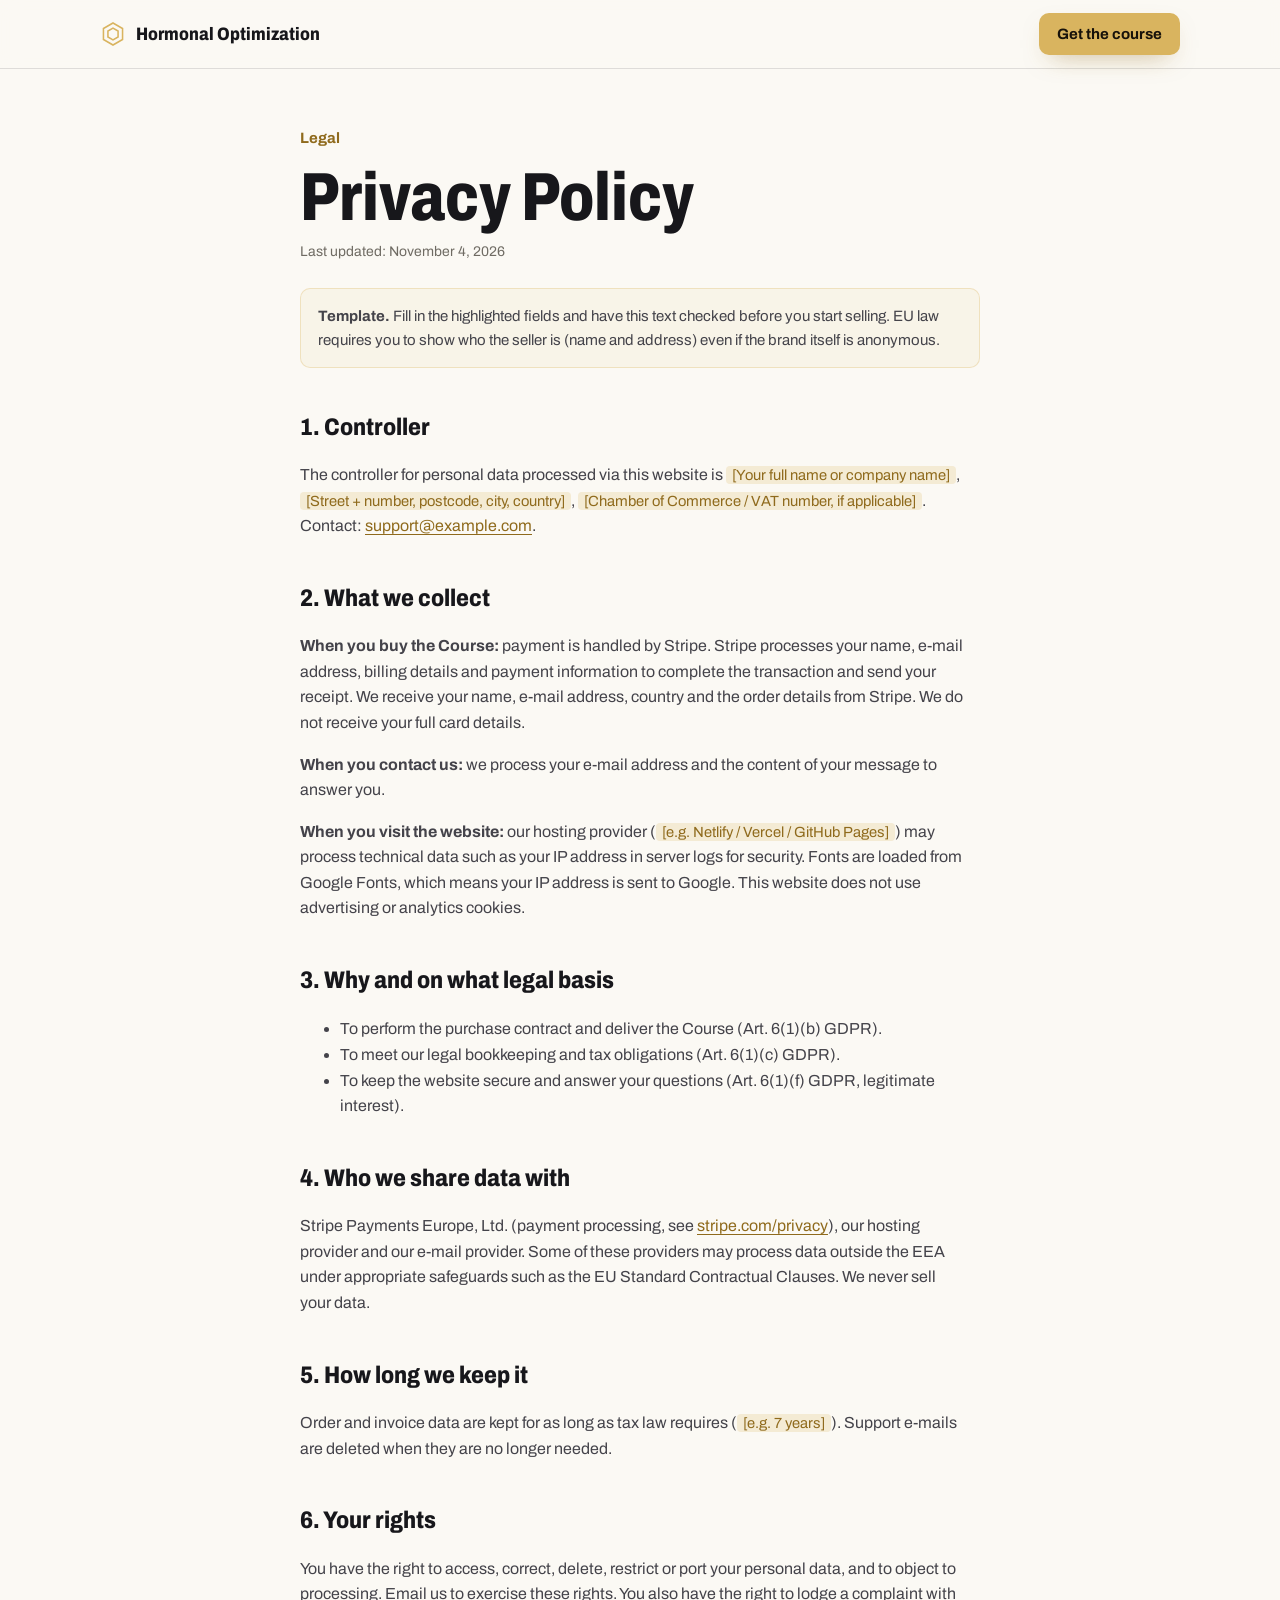
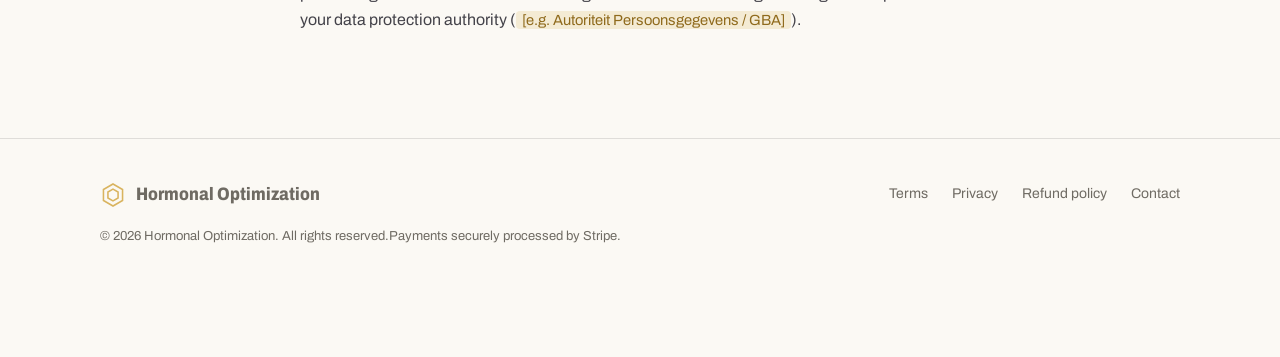
==== commit ad9d5d57: "Light magazine redesign, overview video and video page - Switch the site to the light palette of the" ====
--- a/course-website/privacy.html
+++ b/course-website/privacy.html
@@ -4,7 +4,7 @@
   <meta charset="utf-8" />
   <meta name="viewport" content="width=device-width, initial-scale=1, viewport-fit=cover" />
   <title>Privacy Policy | Hormonal Optimization</title>
-  <meta name="theme-color" content="#0b0c0f" />
+  <meta name="theme-color" content="#fbf9f4" />
   <link rel="icon" href="assets/img/favicon.svg" type="image/svg+xml" />
   <link rel="preconnect" href="https://fonts.googleapis.com" />
   <link rel="preconnect" href="https://fonts.gstatic.com" crossorigin />
--- a/course-website/assets/css/style.css
+++ b/course-website/assets/css/style.css
@@ -1,26 +1,28 @@
 /* ==========================================================================
    Hormonal Optimization: course sales page
-   Simple product page: dark, one gold accent, one typeface (Archivo).
-   The four chapter colours come from the course cover.
+   Simple product page in the light magazine style of the course book:
+   warm paper, ink text, one gold accent, chapter colours from the cover.
    ========================================================================== */
 
 :root {
-  --bg: #0b0c0f;
-  --surface: #14161b;
-  --line: rgba(255, 255, 255, 0.1);
-  --text: #f2efe8;
-  --text-2: #bcb7ad;
-  --muted: #8c877e;
-  --gold: #d9b45f;
-  --gold-2: #f0d68f;
+  --bg: #fbf9f4;
+  --surface: #f2eee4;
+  --card: #ffffff;
+  --line: rgba(23, 23, 27, 0.12);
+  --text: #17171b;
+  --text-2: #44434a;
+  --muted: #6f6b63;
+  --gold: #d9b45f;      /* button fill */
+  --gold-2: #e8c57a;    /* button hover */
+  --accent: #8f6a1c;    /* gold for text on paper (AA contrast) */
   --on-gold: #17120a;
 
-  /* chapter colours (brightened from the PDF cover) */
-  --c1: #3d8fd1;
-  --c2: #2fae6a;
-  --c3: #e07b35;
-  --c4: #9a62e0;
-  --c5: var(--gold);
+  /* chapter colours (same as the course book) */
+  --c1: #1f6496;
+  --c2: #1f7d4c;
+  --c3: #c2601d;
+  --c4: #6a3ea3;
+  --c5: #b4862c;
 
   --font: "Archivo", ui-sans-serif, system-ui, -apple-system, "Segoe UI", Roboto, sans-serif;
   --r: 10px;
@@ -29,10 +31,11 @@
   --nav-h: 68px;
   --ease: cubic-bezier(0.22, 1, 0.36, 1);
 
-  color-scheme: dark;
+  color-scheme: light;
 }
 
 *, *::before, *::after { box-sizing: border-box; }
+[hidden] { display: none !important; }
 html { -webkit-text-size-adjust: 100%; scroll-behavior: smooth; scroll-padding-top: calc(var(--nav-h) + 8px); }
 body {
   margin: 0; background: var(--bg); color: var(--text);
@@ -43,7 +46,7 @@
 img { height: auto; }
 a { color: inherit; text-decoration: none; }
 button { font: inherit; color: inherit; cursor: pointer; }
-:focus-visible { outline: 2px solid var(--gold-2); outline-offset: 3px; border-radius: 4px; }
+:focus-visible { outline: 2px solid var(--text); outline-offset: 3px; border-radius: 4px; }
 h1, h2, h3 { text-wrap: balance; }
 p { text-wrap: pretty; }
 
@@ -53,8 +56,8 @@
 .h1, .h2 { font-stretch: 80%; font-weight: 800; letter-spacing: -0.01em; line-height: 0.95; margin: 0; }
 .h1 { font-size: clamp(52px, 7.6vw, 104px); }
 .h2 { font-size: clamp(38px, 5vw, 64px); }
-.accent { color: var(--gold); }
-.kicker { font-size: 15px; font-weight: 600; color: var(--gold); margin: 0 0 18px; }
+.accent { color: var(--accent); }
+.kicker { font-size: 15px; font-weight: 700; color: var(--accent); margin: 0 0 18px; }
 .lead { font-size: clamp(18px, 1.6vw, 21px); color: var(--text-2); max-width: 32em; margin: 22px 0 0; }
 
 .section { padding-block: clamp(80px, 11vw, 140px); }
@@ -67,11 +70,11 @@
   font-weight: 700; font-size: 17px; white-space: nowrap;
   transition: transform 0.3s var(--ease), background-color 0.2s, box-shadow 0.3s var(--ease);
 }
-.btn-primary { background: var(--gold); color: var(--on-gold); box-shadow: 0 10px 30px -12px rgba(217, 180, 95, 0.6); }
-.btn-primary:hover { background: var(--gold-2); transform: translateY(-2px); box-shadow: 0 16px 36px -12px rgba(217, 180, 95, 0.7); }
+.btn-primary { background: var(--gold); color: var(--on-gold); box-shadow: 0 10px 26px -12px rgba(143, 106, 28, 0.55); }
+.btn-primary:hover { background: var(--gold-2); transform: translateY(-2px); box-shadow: 0 16px 32px -12px rgba(143, 106, 28, 0.6); }
 .btn-primary:active { transform: translateY(0); }
 .btn-ghost { color: var(--text); box-shadow: 0 0 0 1px var(--line) inset; background: transparent; }
-.btn-ghost:hover { background: rgba(255, 255, 255, 0.05); }
+.btn-ghost:hover { background: rgba(23, 23, 27, 0.05); }
 .btn-sm { --h: 42px; padding: 0 18px; font-size: 15px; }
 .btn-lg { --h: 62px; padding: 0 32px; font-size: 18px; }
 .btn-block { width: 100%; }
@@ -80,11 +83,11 @@
 
 .ticks { display: flex; flex-wrap: wrap; gap: 6px 20px; margin: 16px 0 0; padding: 0; list-style: none; font-size: 15px; color: var(--text-2); }
 .ticks li { display: inline-flex; align-items: center; gap: 8px; }
-.ticks svg { width: 16px; height: 16px; color: var(--gold); flex: none; }
+.ticks svg { width: 16px; height: 16px; color: var(--accent); flex: none; }
 
 /* -------------------------------------------------------------------- nav */
 .nav { position: fixed; inset: 0 0 auto; z-index: 50; height: var(--nav-h); display: flex; align-items: center; transition: background-color 0.3s, box-shadow 0.3s; }
-.nav.scrolled { background: rgba(11, 12, 15, 0.9); backdrop-filter: blur(10px); -webkit-backdrop-filter: blur(10px); box-shadow: 0 1px 0 var(--line); }
+.nav.scrolled { background: rgba(251, 249, 244, 0.92); backdrop-filter: blur(10px); -webkit-backdrop-filter: blur(10px); box-shadow: 0 1px 0 var(--line); }
 .nav .container { display: flex; align-items: center; justify-content: space-between; gap: 16px; }
 .brand { display: inline-flex; align-items: center; gap: 10px; font-weight: 800; font-stretch: 85%; font-size: 18px; }
 .brand-mark { width: 26px; height: 26px; fill: none; stroke: var(--gold); stroke-width: 2.4; flex: none; }
@@ -97,9 +100,9 @@
 
 .cover { position: relative; width: min(100%, 400px); justify-self: center; aspect-ratio: 720 / 1018; perspective: 1200px; }
 .cover-stack { position: absolute; inset: 0; transform-style: preserve-3d; transition: transform 0.6s var(--ease); }
-.cover img { position: absolute; inset: 0; width: 100%; height: 100%; object-fit: cover; border-radius: 4px; box-shadow: 0 30px 60px -20px rgba(0, 0, 0, 0.9), 0 0 0 1px rgba(255, 255, 255, 0.06); }
-.cover .p2 { transform: translate(7%, 3%) rotate(5deg); filter: brightness(0.6); }
-.cover .p3 { transform: translate(-6%, 4%) rotate(-5deg); filter: brightness(0.5); }
+.cover img { position: absolute; inset: 0; width: 100%; height: 100%; object-fit: cover; border-radius: 4px; box-shadow: 0 30px 60px -24px rgba(23, 23, 27, 0.55), 0 0 0 1px rgba(23, 23, 27, 0.06); }
+.cover .p2 { transform: translate(7%, 3%) rotate(5deg); }
+.cover .p3 { transform: translate(-6%, 4%) rotate(-5deg); }
 
 @media (max-width: 860px) {
   .hero .container { grid-template-columns: 1fr; }
@@ -112,7 +115,7 @@
 .chapter { --c: var(--gold); display: grid; grid-template-columns: 56px minmax(0, 320px) minmax(0, 1fr); align-items: center; gap: 16px; padding: 24px 0; border-bottom: 1px solid var(--line); position: relative; }
 .chapter::before { content: ""; position: absolute; left: 0; top: -1px; height: 2px; width: 0; background: var(--c); transition: width 0.6s var(--ease); }
 .chapter:hover::before { width: 100%; }
-.chapter-no { width: 40px; height: 40px; display: grid; place-items: center; border-radius: 8px; background: var(--c); color: #0b0c0f; font-weight: 800; font-size: 17px; }
+.chapter-no { width: 40px; height: 40px; display: grid; place-items: center; border-radius: 8px; background: var(--c); color: #fff; font-weight: 800; font-size: 17px; }
 .chapter h3 { margin: 0; font-stretch: 85%; font-weight: 800; font-size: clamp(24px, 2.6vw, 32px); line-height: 1.1; }
 .chapter p { margin: 0; color: var(--text-2); font-size: 18px; }
 .chapter:nth-child(1) { --c: var(--c1); } .chapter:nth-child(2) { --c: var(--c2); } .chapter:nth-child(3) { --c: var(--c3); } .chapter:nth-child(4) { --c: var(--c4); } .chapter:nth-child(5) { --c: var(--c5); }
@@ -126,7 +129,7 @@
 .buy { background: var(--surface); border-block: 1px solid var(--line); overflow-x: clip; }
 .buy .container { display: grid; grid-template-columns: minmax(0, 1fr) minmax(0, 1fr); gap: clamp(40px, 7vw, 96px); align-items: center; }
 .pages { position: relative; height: 460px; }
-.pages .pg { position: absolute; left: 50%; top: 50%; width: 250px; aspect-ratio: 720 / 1018; margin: -177px 0 0 -125px; border-radius: 4px; overflow: hidden; box-shadow: 0 24px 50px -16px rgba(0, 0, 0, 0.85); transition: transform 0.9s var(--ease); }
+.pages .pg { position: absolute; left: 50%; top: 50%; width: 250px; aspect-ratio: 720 / 1018; margin: -177px 0 0 -125px; border-radius: 4px; overflow: hidden; box-shadow: 0 24px 50px -20px rgba(23, 23, 27, 0.5), 0 0 0 1px rgba(23, 23, 27, 0.06); transition: transform 0.9s var(--ease); }
 .pages .pg img { width: 100%; height: 100%; object-fit: cover; }
 .pages .pg:nth-child(1) { transform: rotate(-3deg); }
 .pages .pg:nth-child(2) { transform: rotate(2deg); }
@@ -138,12 +141,12 @@
 
 .includes { list-style: none; padding: 0; margin: 28px 0 0; display: grid; gap: 12px; }
 .includes li { display: flex; gap: 12px; align-items: flex-start; font-size: 18px; }
-.includes svg { width: 22px; height: 22px; color: var(--gold); flex: none; margin-top: 3px; }
+.includes svg { width: 22px; height: 22px; color: var(--accent); flex: none; margin-top: 3px; }
 .price { display: flex; align-items: baseline; gap: 12px; margin: 34px 0 18px; }
 .price b { font-stretch: 80%; font-weight: 800; font-size: clamp(64px, 7vw, 88px); line-height: 1; }
 .price span { color: var(--muted); font-size: 16px; }
 .secure { display: flex; align-items: center; gap: 8px; margin-top: 14px; font-size: 14px; color: var(--muted); }
-.secure svg { width: 16px; height: 16px; color: var(--gold); flex: none; }
+.secure svg { width: 16px; height: 16px; color: var(--accent); flex: none; }
 @media (max-width: 860px) {
   .buy .container { grid-template-columns: 1fr; }
   .pages { height: 360px; order: 2; }
@@ -158,13 +161,13 @@
 .faq-item { border-bottom: 1px solid var(--line); }
 .faq-item summary { list-style: none; cursor: pointer; display: flex; justify-content: space-between; align-items: center; gap: 20px; padding: 22px 0; font-weight: 700; font-size: 20px; line-height: 1.3; }
 .faq-item summary::-webkit-details-marker { display: none; }
-.faq-item summary:hover { color: var(--gold-2); }
+.faq-item summary:hover { color: var(--accent); }
 .plus { position: relative; width: 22px; height: 22px; flex: none; }
 .plus::before, .plus::after { content: ""; position: absolute; left: 50%; top: 50%; width: 14px; height: 2px; margin: -1px 0 0 -7px; background: currentColor; transition: transform 0.3s var(--ease); }
 .plus::after { transform: rotate(90deg); }
 .faq-item[open] .plus::after { transform: rotate(0deg); }
 .faq-item p { margin: 0 0 22px; color: var(--text-2); max-width: 60ch; }
-.faq-item a { color: var(--gold-2); text-decoration: underline; text-underline-offset: 3px; }
+.faq-item a { color: var(--accent); text-decoration: underline; text-underline-offset: 3px; }
 
 /* ------------------------------------------------------------------ final */
 .final { text-align: center; padding-block: clamp(80px, 11vw, 140px); border-top: 1px solid var(--line); }
@@ -184,7 +187,7 @@
   position: fixed; left: 50%; bottom: max(12px, env(safe-area-inset-bottom, 0px)); z-index: 40;
   width: min(calc(100% - 24px), 520px); display: flex; align-items: center; justify-content: space-between; gap: 12px;
   padding: 8px 8px 8px 16px; border-radius: 12px; background: var(--surface);
-  box-shadow: 0 0 0 1px var(--line) inset, 0 16px 40px -12px rgba(0, 0, 0, 0.9);
+  box-shadow: 0 0 0 1px var(--line) inset, 0 16px 40px -14px rgba(23, 23, 27, 0.35); background: var(--card);
   transform: translate(-50%, 160%); visibility: hidden; transition: transform 0.5s var(--ease), visibility 0.5s;
 }
 .buybar.show { transform: translate(-50%, 0); visibility: visible; }
@@ -194,7 +197,7 @@
 /* ------------------------------------------------------------------ toast */
 .toast { position: fixed; left: 50%; top: 16px; z-index: 100; max-width: calc(100% - 32px); padding: 12px 16px; border-radius: var(--r); background: var(--surface); box-shadow: 0 0 0 1px var(--gold) inset; font-size: 14px; transform: translate(-50%, -160%); visibility: hidden; transition: transform 0.4s var(--ease), visibility 0.4s; }
 .toast.show { transform: translate(-50%, 0); visibility: visible; }
-.toast code { color: var(--gold-2); }
+.toast code { color: var(--accent); }
 
 /* ------------------------------------------------------------------ motion */
 .js .rise { opacity: 0; transform: translateY(24px); transition: opacity 0.8s var(--ease), transform 0.8s var(--ease); transition-delay: var(--d, 0s); }
@@ -208,10 +211,10 @@
 .legal .updated { color: var(--muted); font-size: 14px; }
 .legal h2 { font-stretch: 85%; font-weight: 800; font-size: 24px; margin: 40px 0 10px; }
 .legal p, .legal li { color: var(--text-2); font-size: 16px; }
-.legal a { color: var(--gold-2); text-decoration: underline; text-underline-offset: 3px; }
-.legal .placeholder { background: rgba(217, 180, 95, 0.15); color: var(--gold-2); padding: 1px 6px; border-radius: 4px; font-size: 0.92em; }
+.legal a { color: var(--accent); text-decoration: underline; text-underline-offset: 3px; }
+.legal .placeholder { background: rgba(217, 180, 95, 0.22); color: var(--accent); padding: 1px 6px; border-radius: 4px; font-size: 0.92em; }
 .legal .note { padding: 16px 18px; border-radius: var(--r); background: rgba(217, 180, 95, 0.08); box-shadow: 0 0 0 1px rgba(217, 180, 95, 0.3) inset; color: var(--text-2); font-size: 15px; margin-top: 24px; }
-.eyebrow { font-size: 15px; font-weight: 600; color: var(--gold); }
+.eyebrow { font-size: 15px; font-weight: 700; color: var(--accent); }
 
 .thanks { min-height: 100svh; display: grid; place-items: center; text-align: center; position: relative; overflow: hidden; padding: calc(var(--nav-h) + 40px) 0 80px; }
 .thanks canvas { position: absolute; inset: 0; width: 100%; height: 100%; pointer-events: none; }
@@ -224,7 +227,7 @@
 .thanks .lead { margin-left: auto; margin-right: auto; }
 .thanks .btn { margin-top: 34px; }
 .next-steps { display: grid; grid-template-columns: repeat(3, 1fr); gap: 24px; max-width: 820px; margin: 60px auto 0; text-align: left; }
-.next-steps span { font-weight: 800; color: var(--gold); }
+.next-steps span { font-weight: 800; color: var(--accent); }
 .next-steps b { display: block; margin: 6px 0 4px; font-size: 18px; }
 .next-steps p { margin: 0; color: var(--muted); font-size: 15px; }
 @media (max-width: 700px) { .next-steps { grid-template-columns: 1fr; } }
@@ -234,3 +237,13 @@
   *, *::before, *::after { transition-duration: 0.001ms !important; animation-duration: 0.001ms !important; }
   .js .rise { opacity: 1; transform: none; }
 }
+
+/* ------------------------------------------------------------------ video */
+.watch { padding-block: 0 clamp(80px, 11vw, 140px); }
+.watch .container { display: grid; grid-template-columns: minmax(0, 0.8fr) minmax(0, 1.2fr); gap: clamp(28px, 5vw, 64px); align-items: center; }
+.watch p { color: var(--text-2); font-size: 18px; margin: 16px 0 0; max-width: 34em; }
+.player { position: relative; border-radius: 14px; overflow: hidden; background: var(--card); box-shadow: 0 30px 60px -28px rgba(23, 23, 27, 0.45), 0 0 0 1px var(--line); }
+.player video { display: block; width: 100%; height: auto; aspect-ratio: 16 / 9; background: #fbf9f4; }
+.video-note { font-size: 14px; color: var(--muted); margin-top: 10px; }
+@media (max-width: 860px) { .watch .container { grid-template-columns: 1fr; } }
+.thanks .player { max-width: 860px; margin: 48px auto 0; text-align: left; }
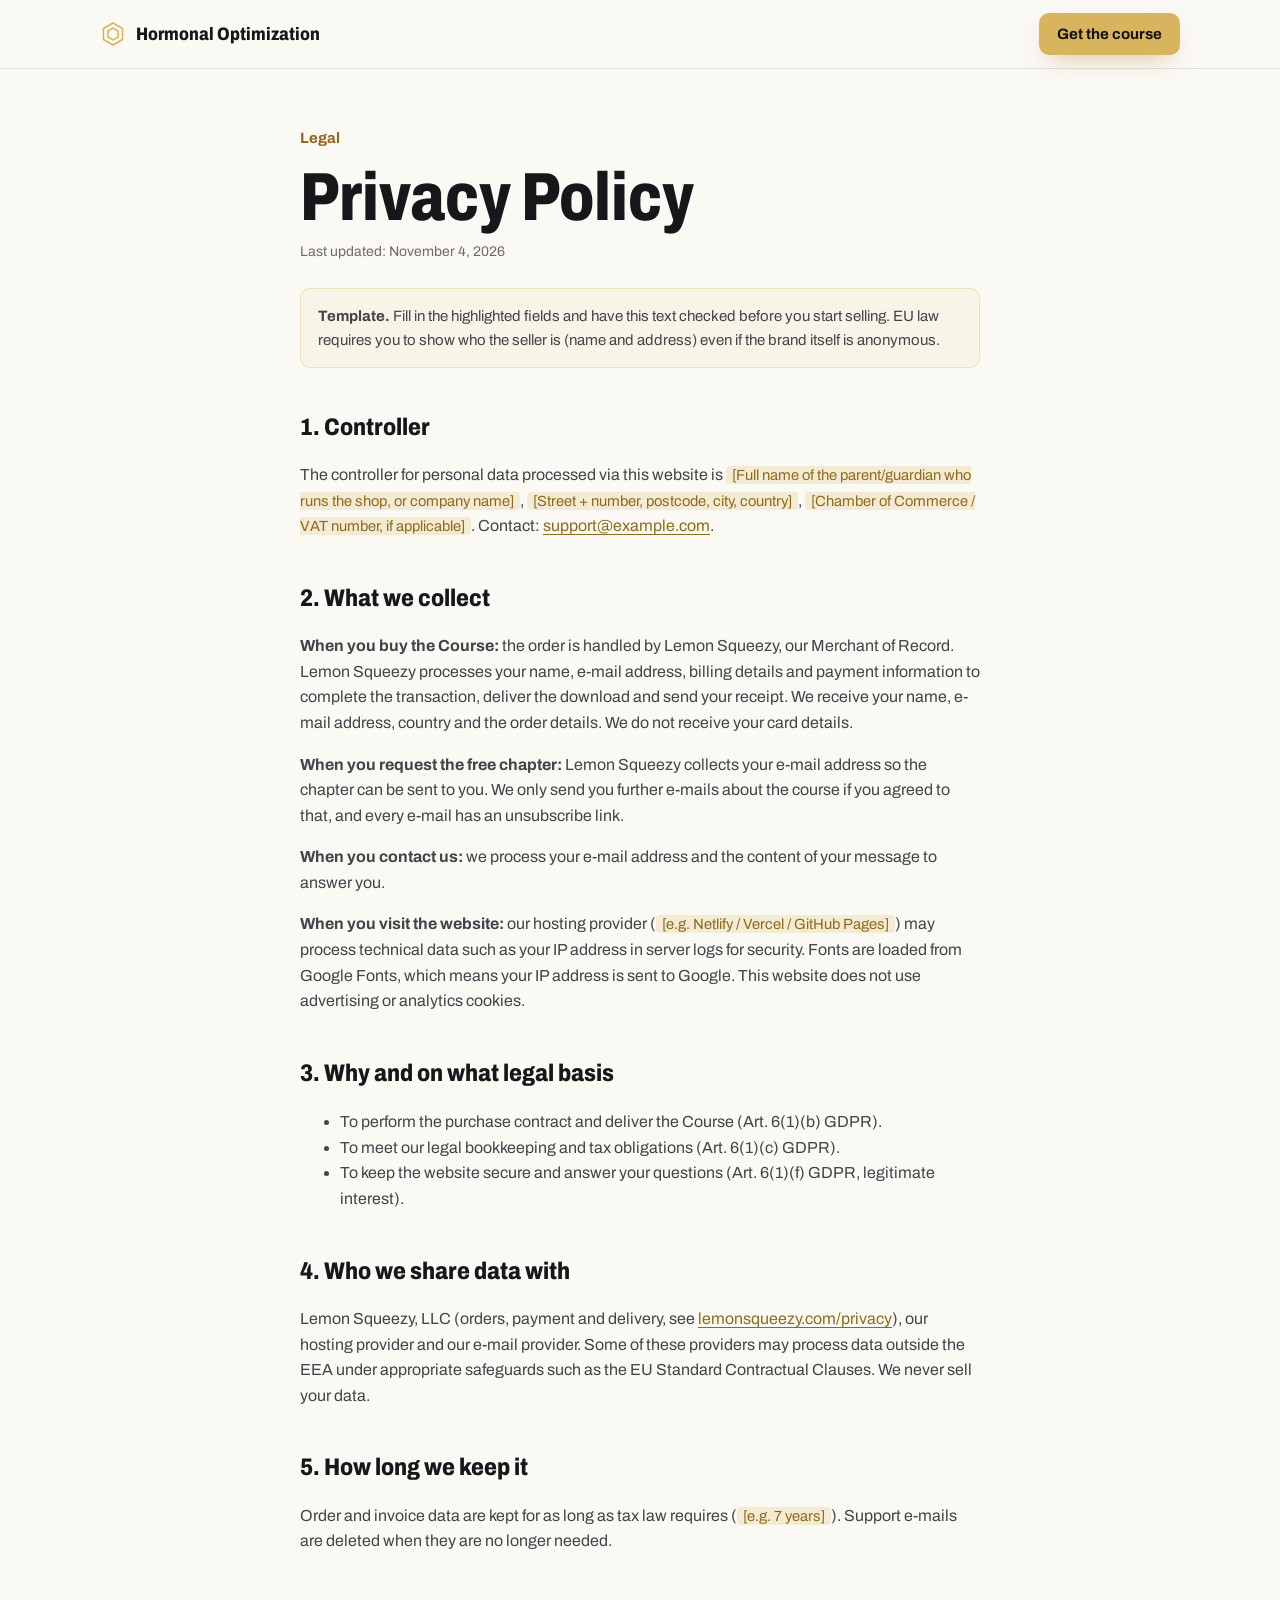
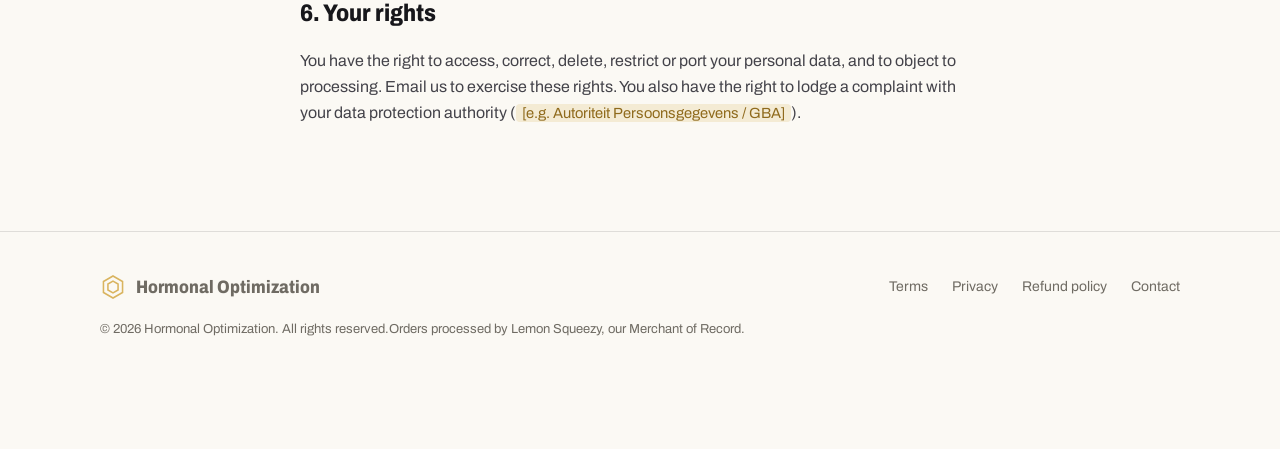
==== commit b9337136: "Switch to Lemon Squeezy checkout and add a free sleep chapter block - config: checkoutUrl (Lemon Squ" ====
--- a/course-website/privacy.html
+++ b/course-website/privacy.html
@@ -29,9 +29,10 @@
       <div class="note"><b>Template.</b> Fill in the highlighted fields and have this text checked before you start selling. EU law requires you to show who the seller is (name and address) even if the brand itself is anonymous.</div>
 
       <h2>1. Controller</h2>
-      <p>The controller for personal data processed via this website is <span class="placeholder">[Your full name or company name]</span>, <span class="placeholder">[Street + number, postcode, city, country]</span>, <span class="placeholder">[Chamber of Commerce / VAT number, if applicable]</span>. Contact: <a href="#" data-email>support@example.com</a>.</p>
+      <p>The controller for personal data processed via this website is <span class="placeholder">[Full name of the parent/guardian who runs the shop, or company name]</span>, <span class="placeholder">[Street + number, postcode, city, country]</span>, <span class="placeholder">[Chamber of Commerce / VAT number, if applicable]</span>. Contact: <a href="#" data-email>support@example.com</a>.</p>
       <h2>2. What we collect</h2>
-      <p><b>When you buy the Course:</b> payment is handled by Stripe. Stripe processes your name, e-mail address, billing details and payment information to complete the transaction and send your receipt. We receive your name, e-mail address, country and the order details from Stripe. We do not receive your full card details.</p>
+      <p><b>When you buy the Course:</b> the order is handled by Lemon Squeezy, our Merchant of Record. Lemon Squeezy processes your name, e-mail address, billing details and payment information to complete the transaction, deliver the download and send your receipt. We receive your name, e-mail address, country and the order details. We do not receive your card details.</p>
+      <p><b>When you request the free chapter:</b> Lemon Squeezy collects your e-mail address so the chapter can be sent to you. We only send you further e-mails about the course if you agreed to that, and every e-mail has an unsubscribe link.</p>
       <p><b>When you contact us:</b> we process your e-mail address and the content of your message to answer you.</p>
       <p><b>When you visit the website:</b> our hosting provider (<span class="placeholder">[e.g. Netlify / Vercel / GitHub Pages]</span>) may process technical data such as your IP address in server logs for security. Fonts are loaded from Google Fonts, which means your IP address is sent to Google. This website does not use advertising or analytics cookies.</p>
       <h2>3. Why and on what legal basis</h2>
@@ -41,7 +42,7 @@
         <li>To keep the website secure and answer your questions (Art. 6(1)(f) GDPR, legitimate interest).</li>
       </ul>
       <h2>4. Who we share data with</h2>
-      <p>Stripe Payments Europe, Ltd. (payment processing, see <a href="https://stripe.com/privacy" rel="noopener">stripe.com/privacy</a>), our hosting provider and our e-mail provider. Some of these providers may process data outside the EEA under appropriate safeguards such as the EU Standard Contractual Clauses. We never sell your data.</p>
+      <p>Lemon Squeezy, LLC (orders, payment and delivery, see <a href="https://www.lemonsqueezy.com/privacy" rel="noopener">lemonsqueezy.com/privacy</a>), our hosting provider and our e-mail provider. Some of these providers may process data outside the EEA under appropriate safeguards such as the EU Standard Contractual Clauses. We never sell your data.</p>
       <h2>5. How long we keep it</h2>
       <p>Order and invoice data are kept for as long as tax law requires (<span class="placeholder">[e.g. 7 years]</span>). Support e-mails are deleted when they are no longer needed.</p>
       <h2>6. Your rights</h2>
@@ -55,7 +56,7 @@
         <a href="index.html" class="brand"><svg class="brand-mark" viewBox="0 0 40 40" aria-hidden="true"><path d="M20 3l14.7 8.5v17L20 37 5.3 28.5v-17z"/><path d="M20 11l7.8 4.5v9L20 29l-7.8-4.5v-9z"/></svg><span class="brand-text">Hormonal Optimization<small>The complete course</small></span></a>
         <nav class="footer-links" aria-label="Legal"><a href="terms.html">Terms</a><a href="privacy.html">Privacy</a><a href="refund.html">Refund policy</a><a href="#" data-email>Contact</a></nav>
       </div>
-      <div class="footer-bottom"><span>© 2026 Hormonal Optimization. All rights reserved.</span><span>Payments securely processed by Stripe.</span></div>
+      <div class="footer-bottom"><span>© 2026 Hormonal Optimization. All rights reserved.</span><span>Orders processed by Lemon Squeezy, our Merchant of Record.</span></div>
     </div>
   </footer>
   <script src="assets/js/config.js"></script>
--- a/course-website/assets/css/style.css
+++ b/course-website/assets/css/style.css
@@ -247,3 +247,13 @@
 .video-note { font-size: 14px; color: var(--muted); margin-top: 10px; }
 @media (max-width: 860px) { .watch .container { grid-template-columns: 1fr; } }
 .thanks .player { max-width: 860px; margin: 48px auto 0; text-align: left; }
+.video-note a { color: var(--accent); text-decoration: underline; text-underline-offset: 3px; }
+
+/* ----------------------------------------------------------- free chapter */
+.free { padding-block: 0 clamp(80px, 11vw, 140px); }
+.free .container { display: grid; grid-template-columns: minmax(0, 0.55fr) minmax(0, 1.45fr); gap: clamp(28px, 5vw, 64px); align-items: center;
+  border-top: 1px solid var(--line); padding-top: clamp(48px, 7vw, 80px); }
+.free-cover { width: 100%; max-width: 260px; border-radius: 4px; transform: rotate(-3deg); box-shadow: 0 30px 60px -24px rgba(23, 23, 27, 0.55), 0 0 0 1px rgba(23, 23, 27, 0.06); }
+.free .btn { margin-top: 28px; }
+.free-note { font-size: 14px; color: var(--muted); margin: 12px 0 0; }
+@media (max-width: 700px) { .free .container { grid-template-columns: 1fr; } .free-cover { max-width: 190px; } .free .btn { width: 100%; } }
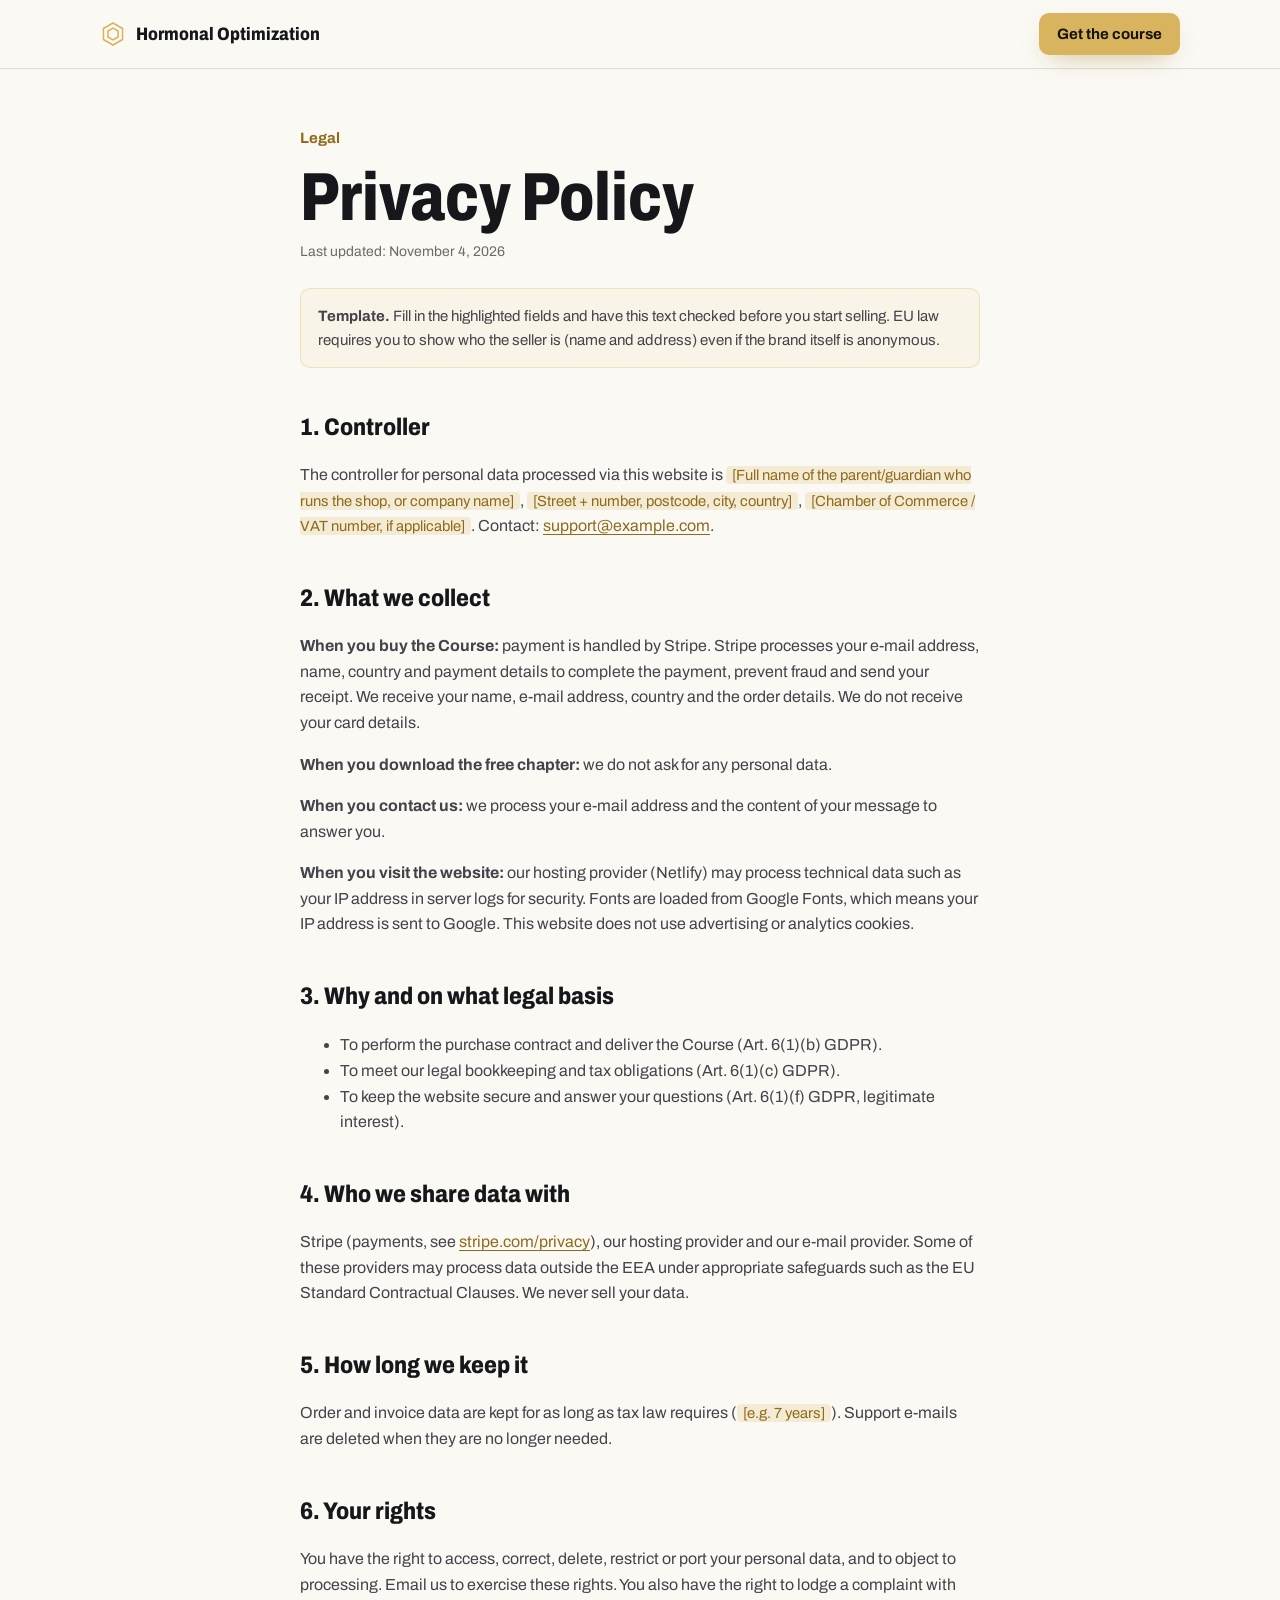
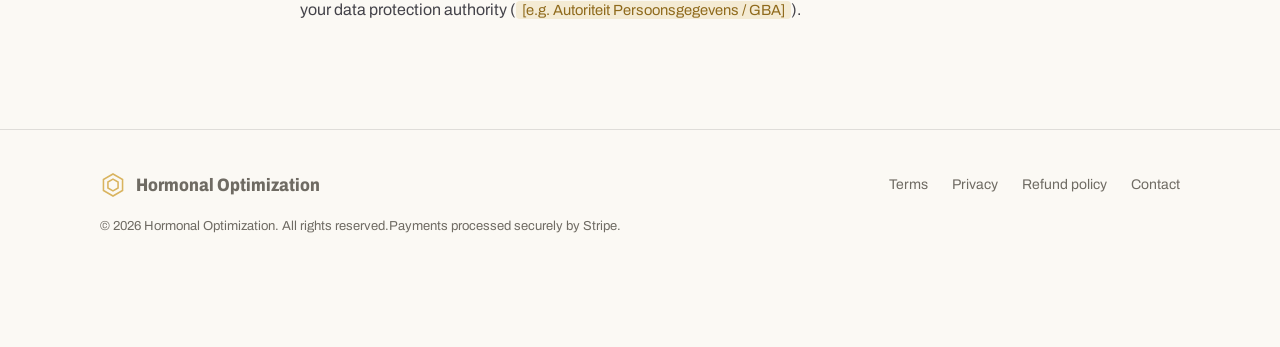
==== commit c5ad719c: "Switch checkout to a Stripe Payment Link with key-based download Buy buttons go to the Stripe Paymen" ====
--- a/course-website/privacy.html
+++ b/course-website/privacy.html
@@ -31,10 +31,10 @@
       <h2>1. Controller</h2>
       <p>The controller for personal data processed via this website is <span class="placeholder">[Full name of the parent/guardian who runs the shop, or company name]</span>, <span class="placeholder">[Street + number, postcode, city, country]</span>, <span class="placeholder">[Chamber of Commerce / VAT number, if applicable]</span>. Contact: <a href="#" data-email>support@example.com</a>.</p>
       <h2>2. What we collect</h2>
-      <p><b>When you buy the Course:</b> the order is handled by Lemon Squeezy, our Merchant of Record. Lemon Squeezy processes your name, e-mail address, billing details and payment information to complete the transaction, deliver the download and send your receipt. We receive your name, e-mail address, country and the order details. We do not receive your card details.</p>
-      <p><b>When you request the free chapter:</b> Lemon Squeezy collects your e-mail address so the chapter can be sent to you. We only send you further e-mails about the course if you agreed to that, and every e-mail has an unsubscribe link.</p>
+      <p><b>When you buy the Course:</b> payment is handled by Stripe. Stripe processes your e-mail address, name, country and payment details to complete the payment, prevent fraud and send your receipt. We receive your name, e-mail address, country and the order details. We do not receive your card details.</p>
+      <p><b>When you download the free chapter:</b> we do not ask for any personal data.</p>
       <p><b>When you contact us:</b> we process your e-mail address and the content of your message to answer you.</p>
-      <p><b>When you visit the website:</b> our hosting provider (<span class="placeholder">[e.g. Netlify / Vercel / GitHub Pages]</span>) may process technical data such as your IP address in server logs for security. Fonts are loaded from Google Fonts, which means your IP address is sent to Google. This website does not use advertising or analytics cookies.</p>
+      <p><b>When you visit the website:</b> our hosting provider (Netlify) may process technical data such as your IP address in server logs for security. Fonts are loaded from Google Fonts, which means your IP address is sent to Google. This website does not use advertising or analytics cookies.</p>
       <h2>3. Why and on what legal basis</h2>
       <ul>
         <li>To perform the purchase contract and deliver the Course (Art. 6(1)(b) GDPR).</li>
@@ -42,7 +42,7 @@
         <li>To keep the website secure and answer your questions (Art. 6(1)(f) GDPR, legitimate interest).</li>
       </ul>
       <h2>4. Who we share data with</h2>
-      <p>Lemon Squeezy, LLC (orders, payment and delivery, see <a href="https://www.lemonsqueezy.com/privacy" rel="noopener">lemonsqueezy.com/privacy</a>), our hosting provider and our e-mail provider. Some of these providers may process data outside the EEA under appropriate safeguards such as the EU Standard Contractual Clauses. We never sell your data.</p>
+      <p>Stripe (payments, see <a href="https://stripe.com/privacy" rel="noopener">stripe.com/privacy</a>), our hosting provider and our e-mail provider. Some of these providers may process data outside the EEA under appropriate safeguards such as the EU Standard Contractual Clauses. We never sell your data.</p>
       <h2>5. How long we keep it</h2>
       <p>Order and invoice data are kept for as long as tax law requires (<span class="placeholder">[e.g. 7 years]</span>). Support e-mails are deleted when they are no longer needed.</p>
       <h2>6. Your rights</h2>
@@ -56,7 +56,7 @@
         <a href="index.html" class="brand"><svg class="brand-mark" viewBox="0 0 40 40" aria-hidden="true"><path d="M20 3l14.7 8.5v17L20 37 5.3 28.5v-17z"/><path d="M20 11l7.8 4.5v9L20 29l-7.8-4.5v-9z"/></svg><span class="brand-text">Hormonal Optimization<small>The complete course</small></span></a>
         <nav class="footer-links" aria-label="Legal"><a href="terms.html">Terms</a><a href="privacy.html">Privacy</a><a href="refund.html">Refund policy</a><a href="#" data-email>Contact</a></nav>
       </div>
-      <div class="footer-bottom"><span>© 2026 Hormonal Optimization. All rights reserved.</span><span>Orders processed by Lemon Squeezy, our Merchant of Record.</span></div>
+      <div class="footer-bottom"><span>© 2026 Hormonal Optimization. All rights reserved.</span><span>Payments processed securely by Stripe.</span></div>
     </div>
   </footer>
   <script src="assets/js/config.js"></script>
